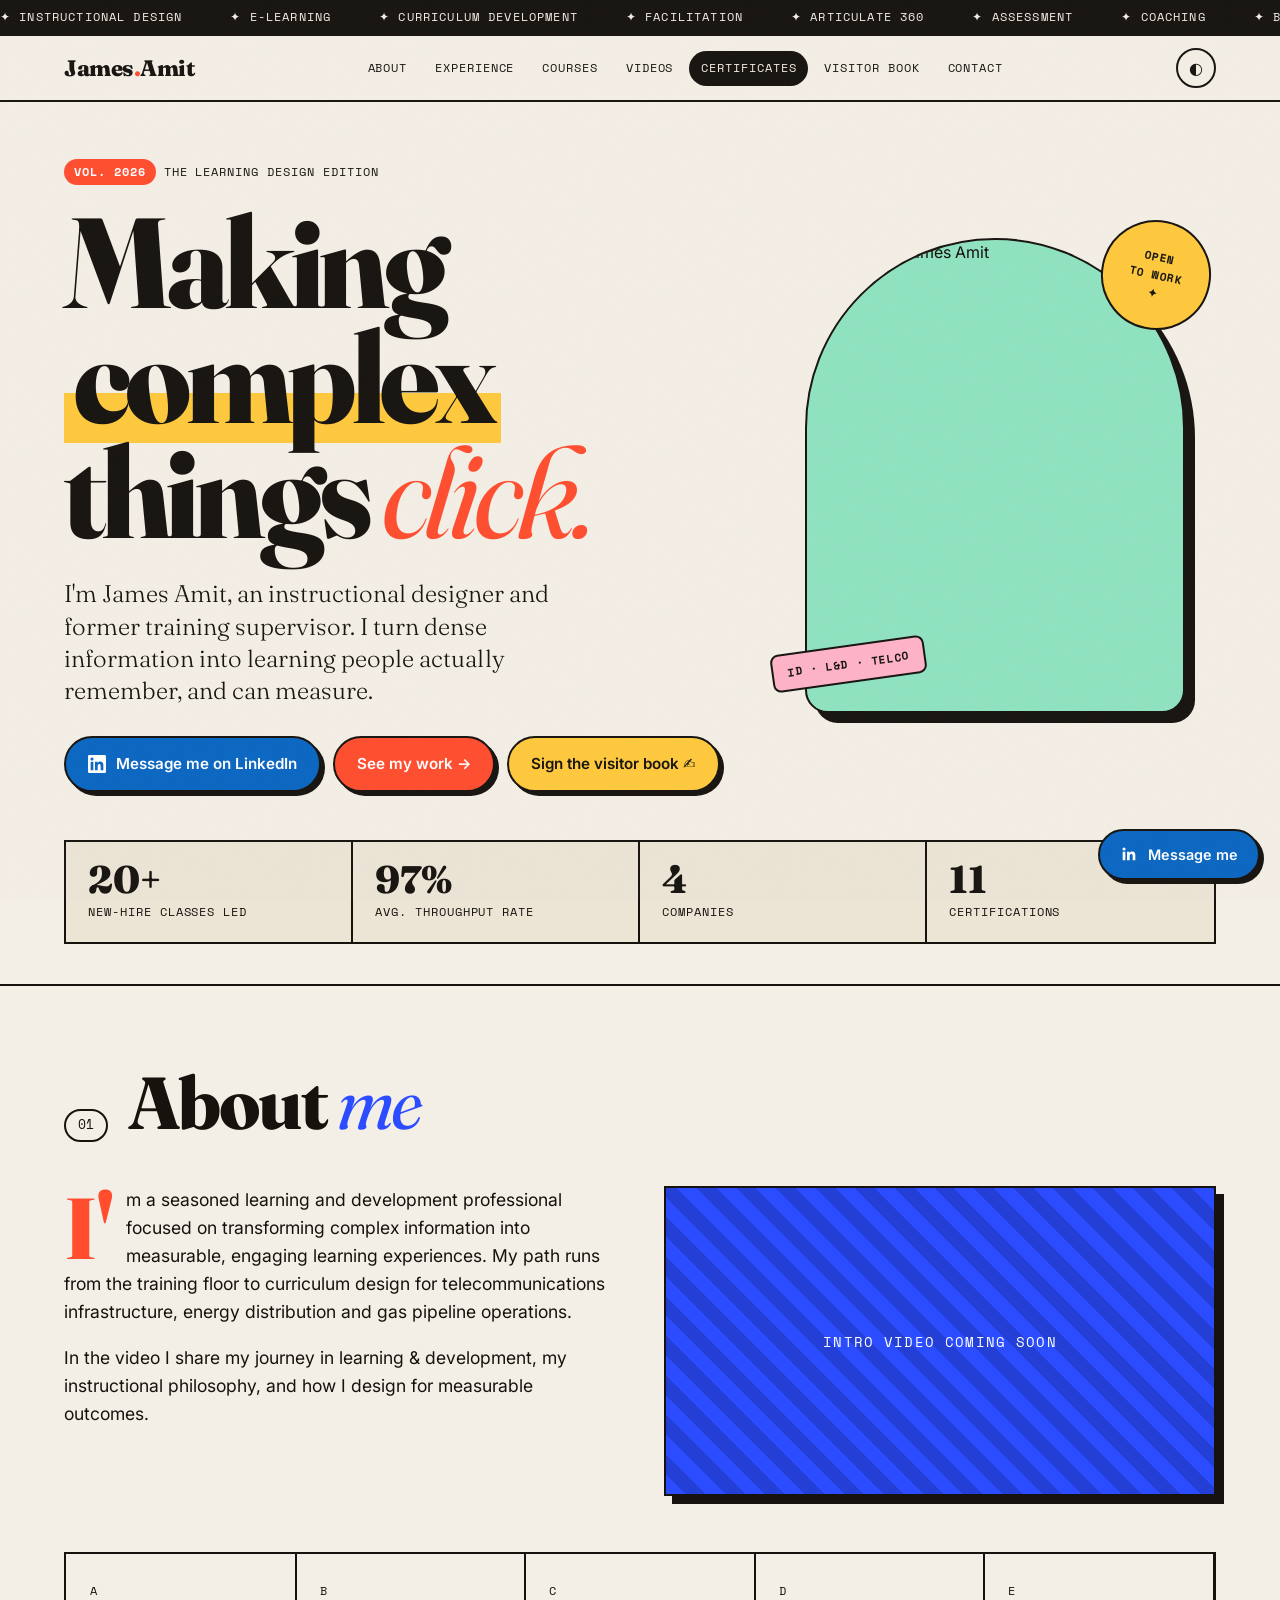
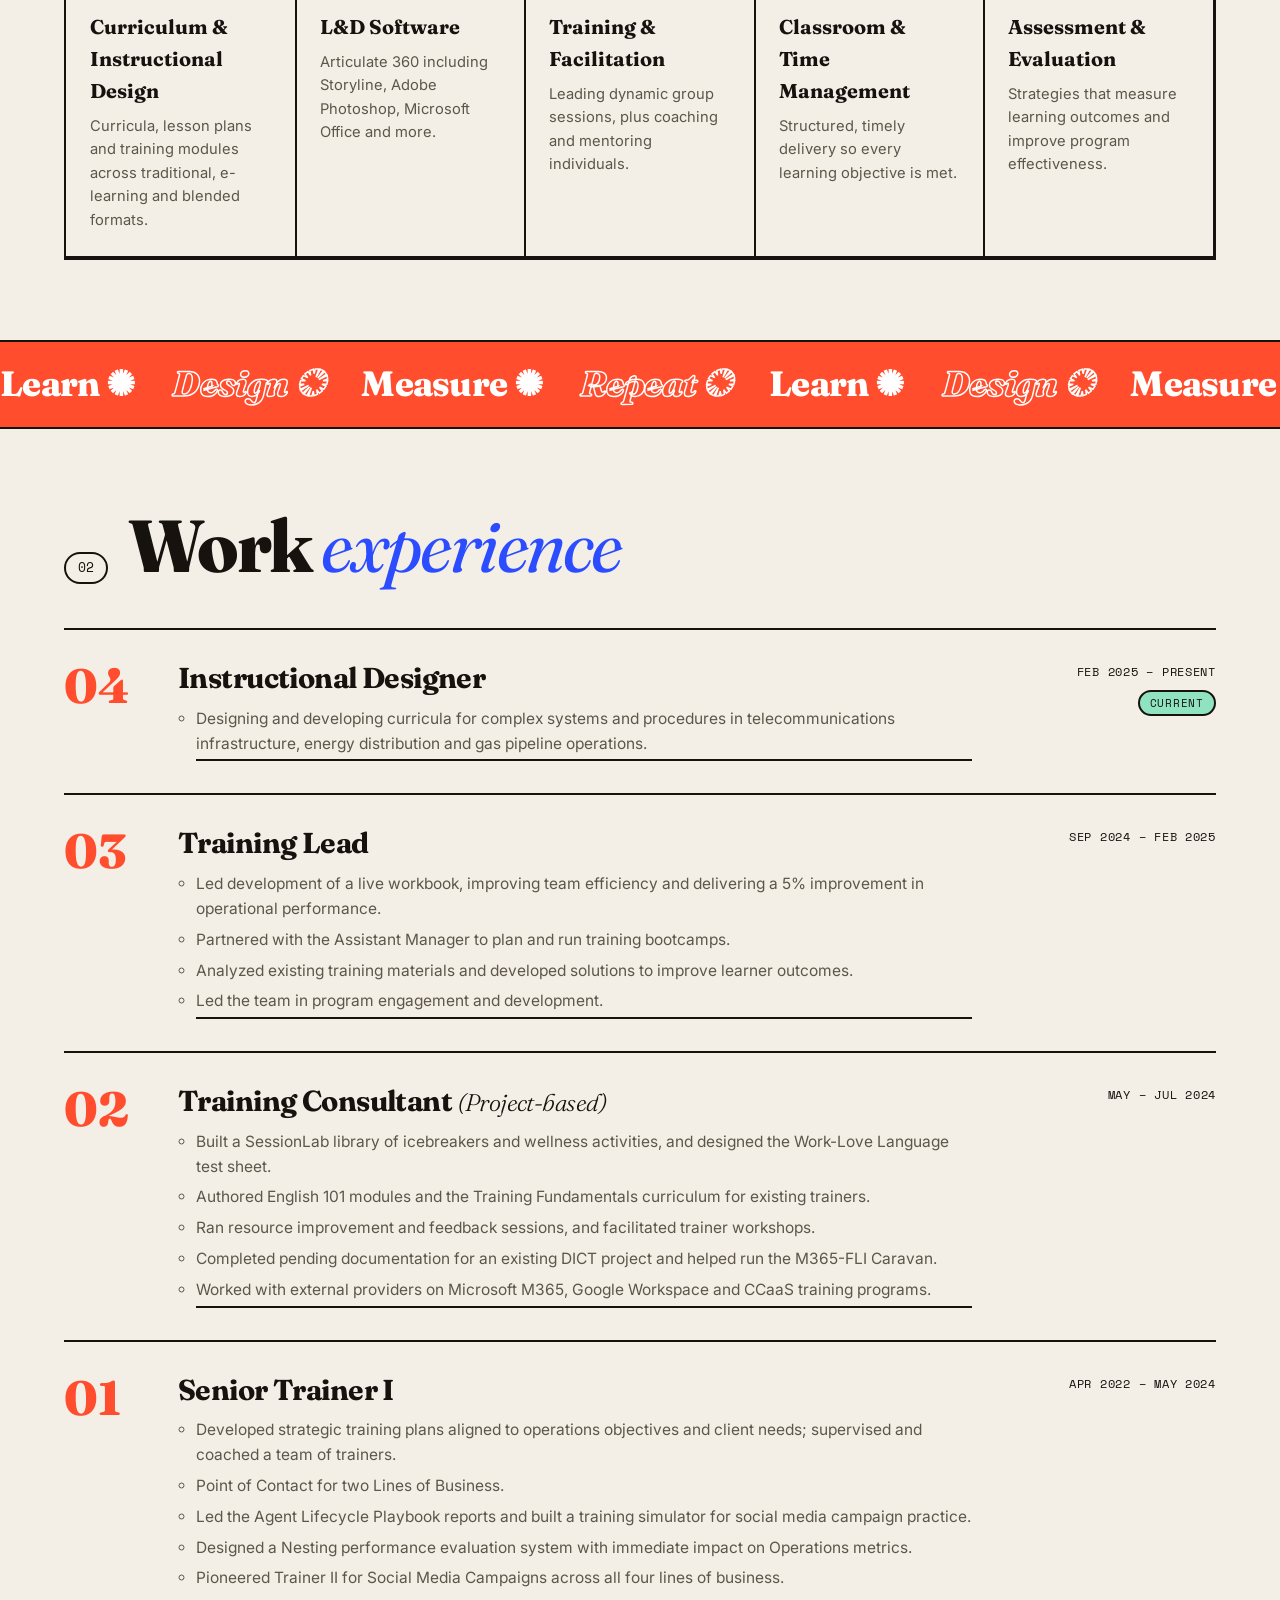
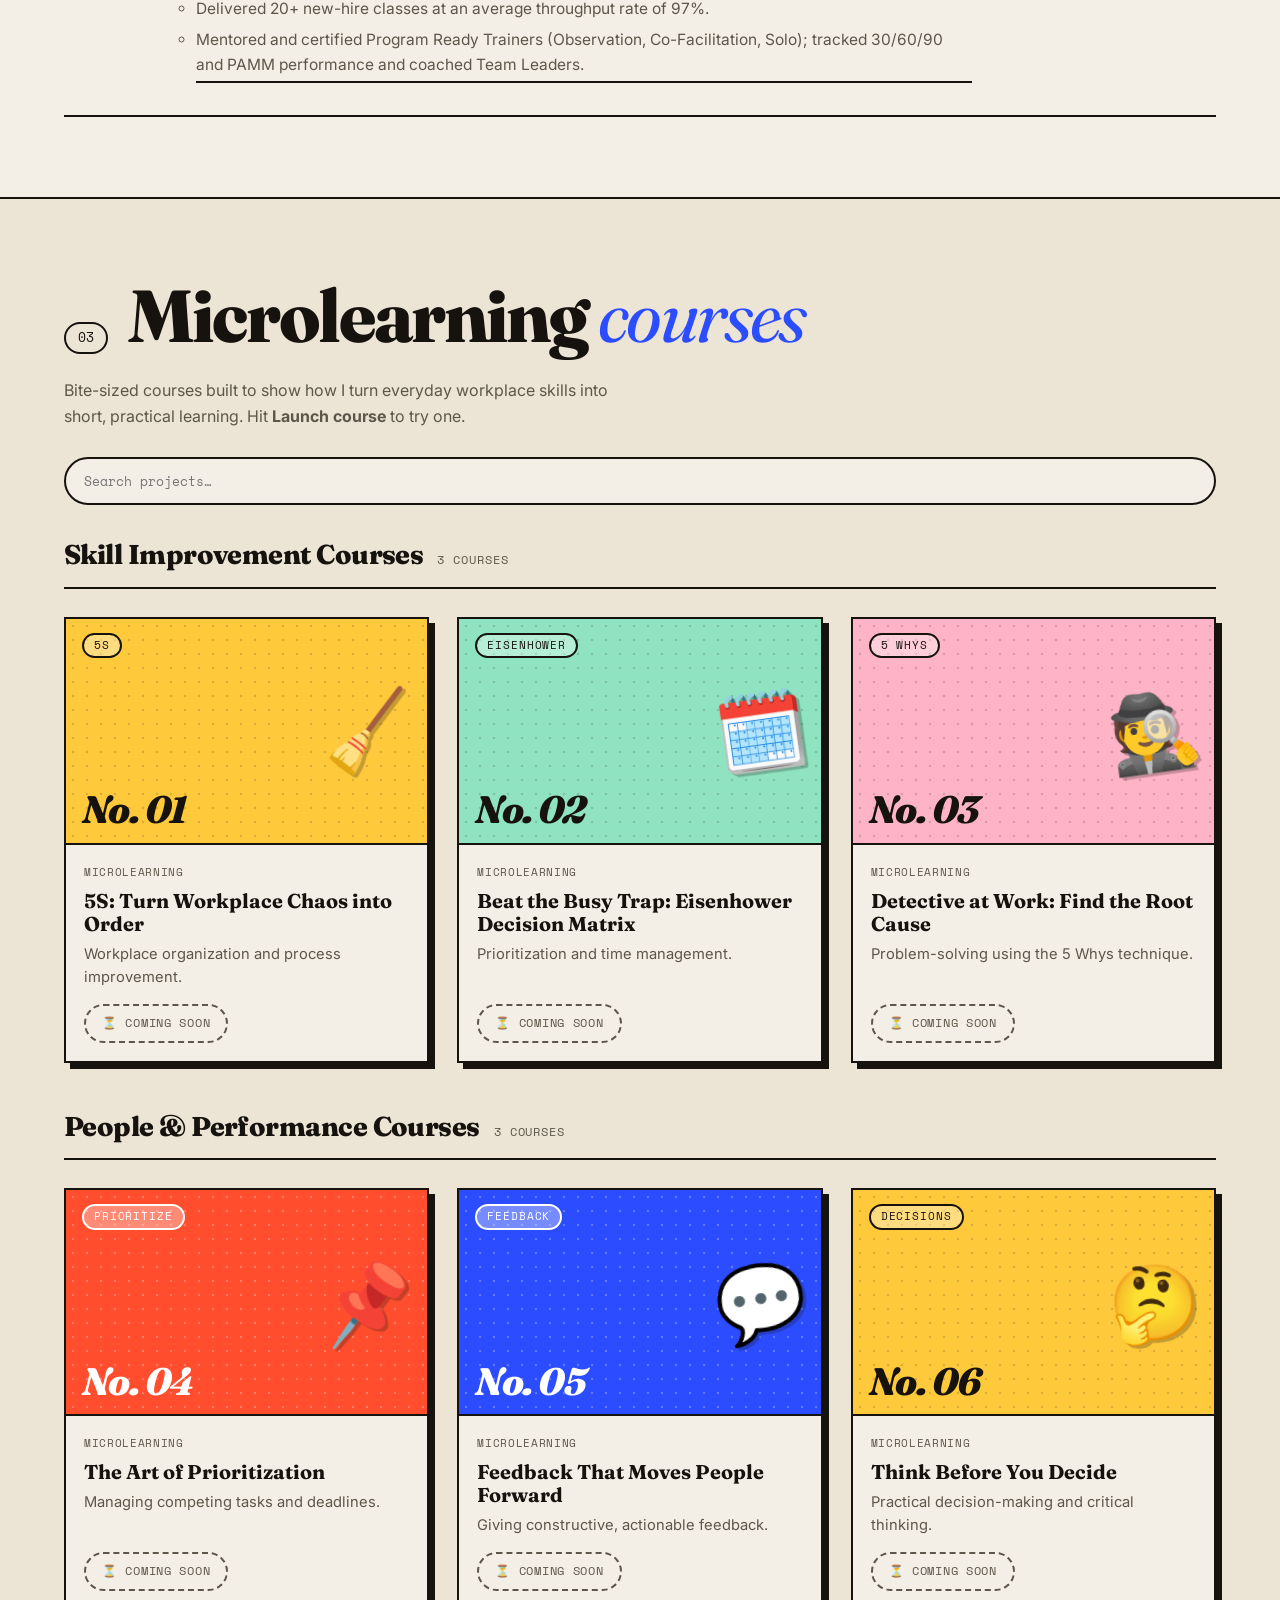
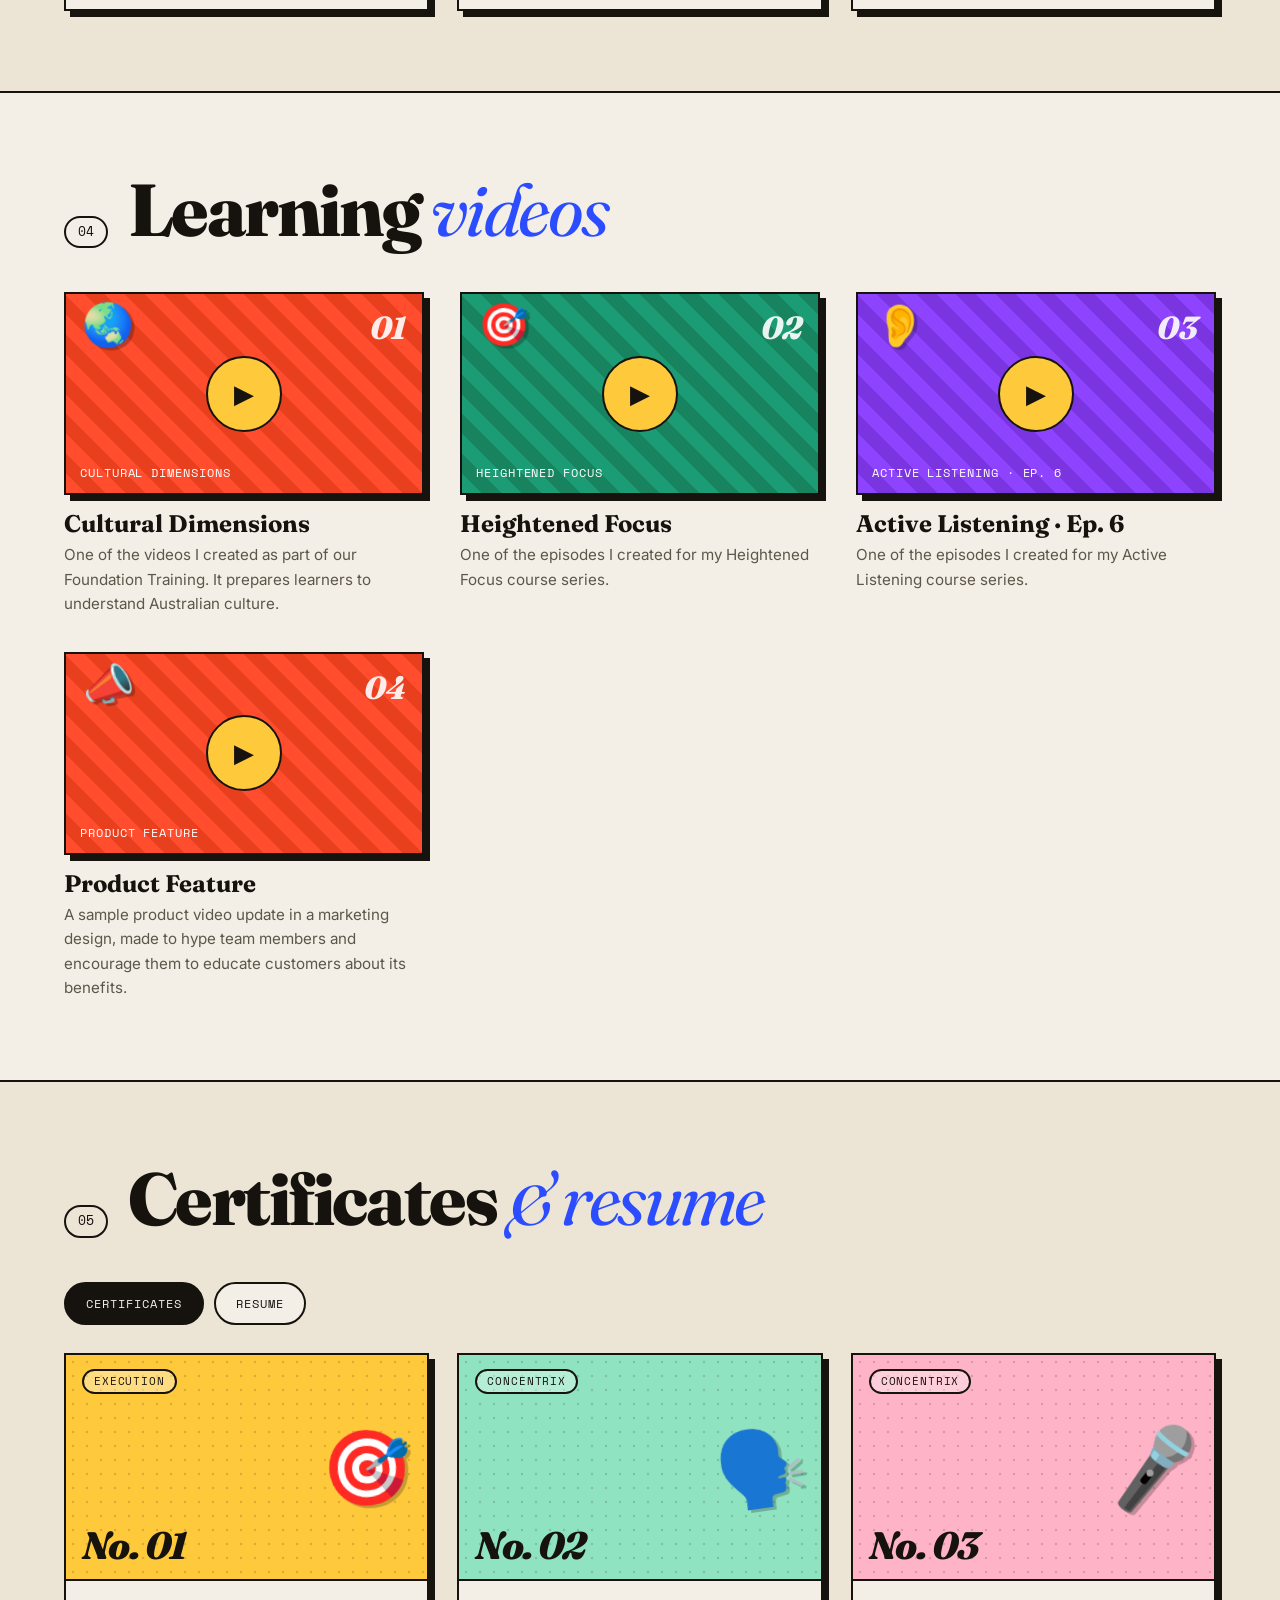
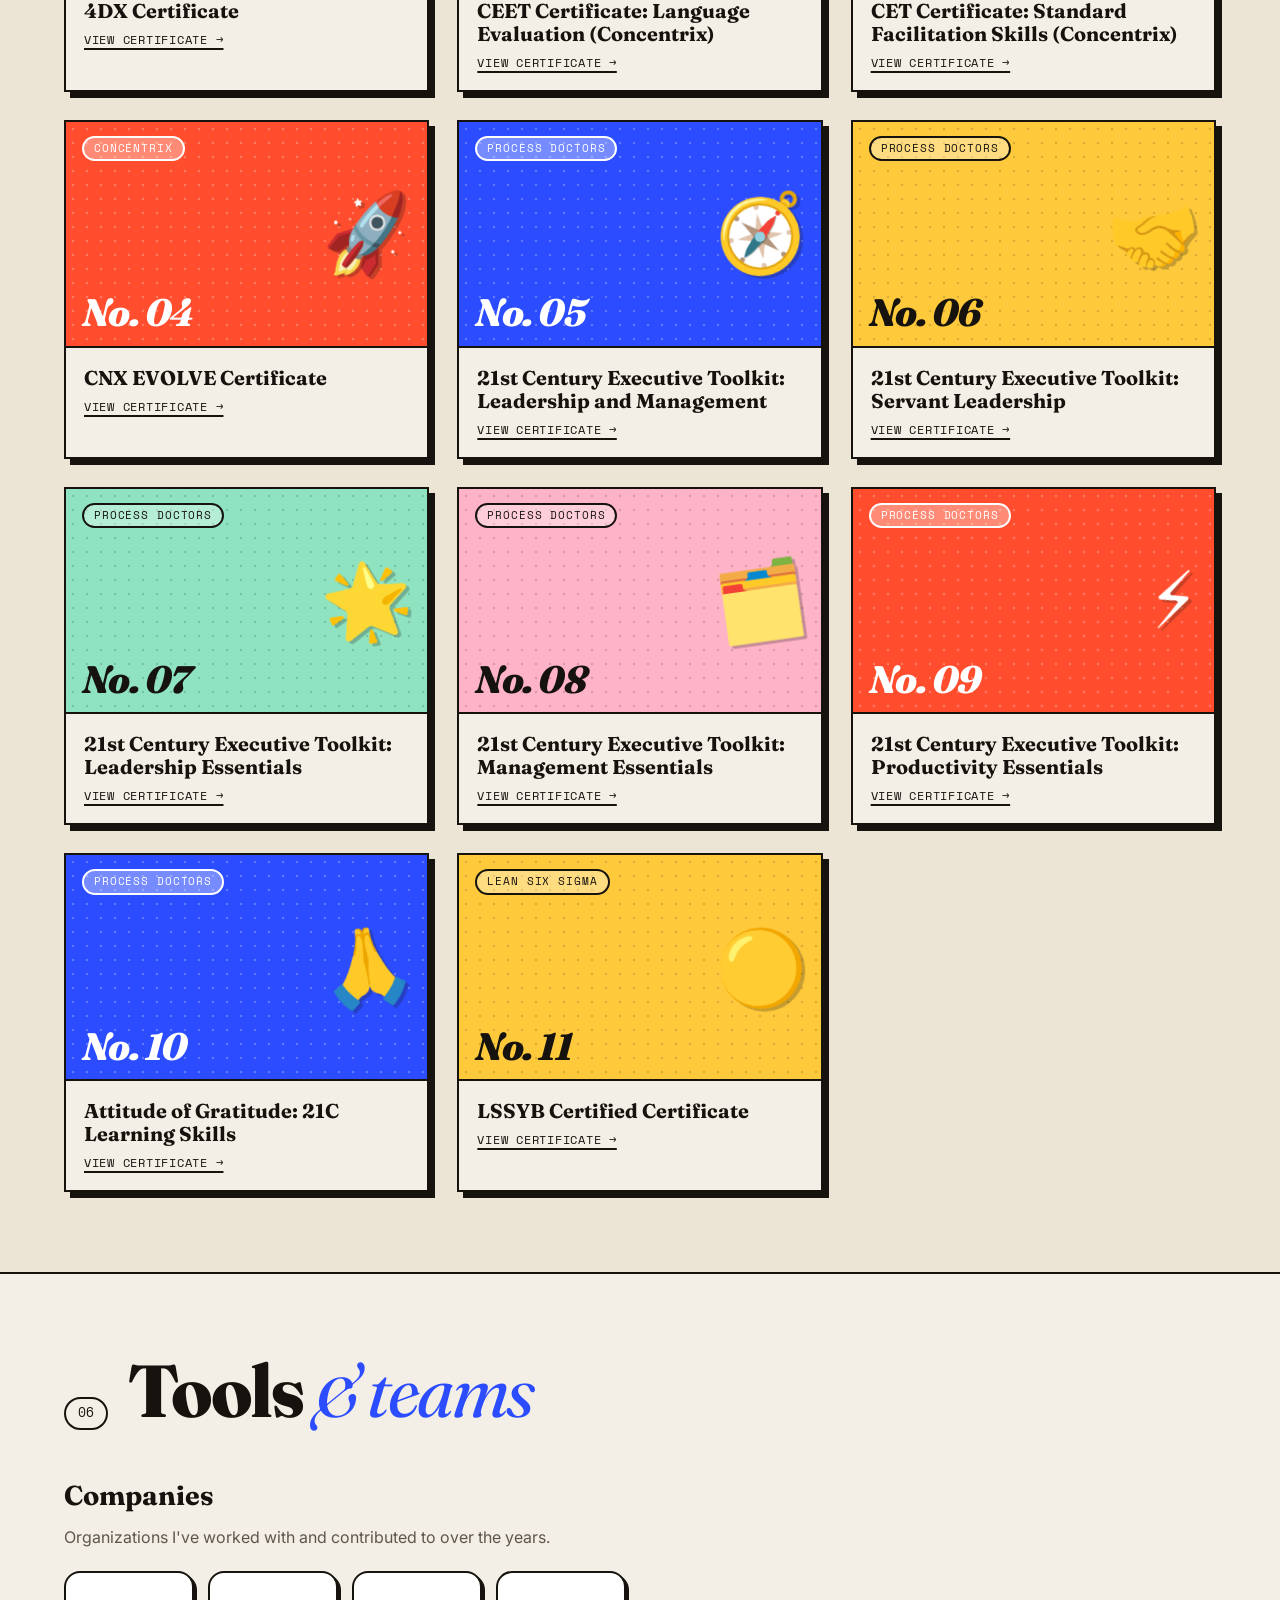
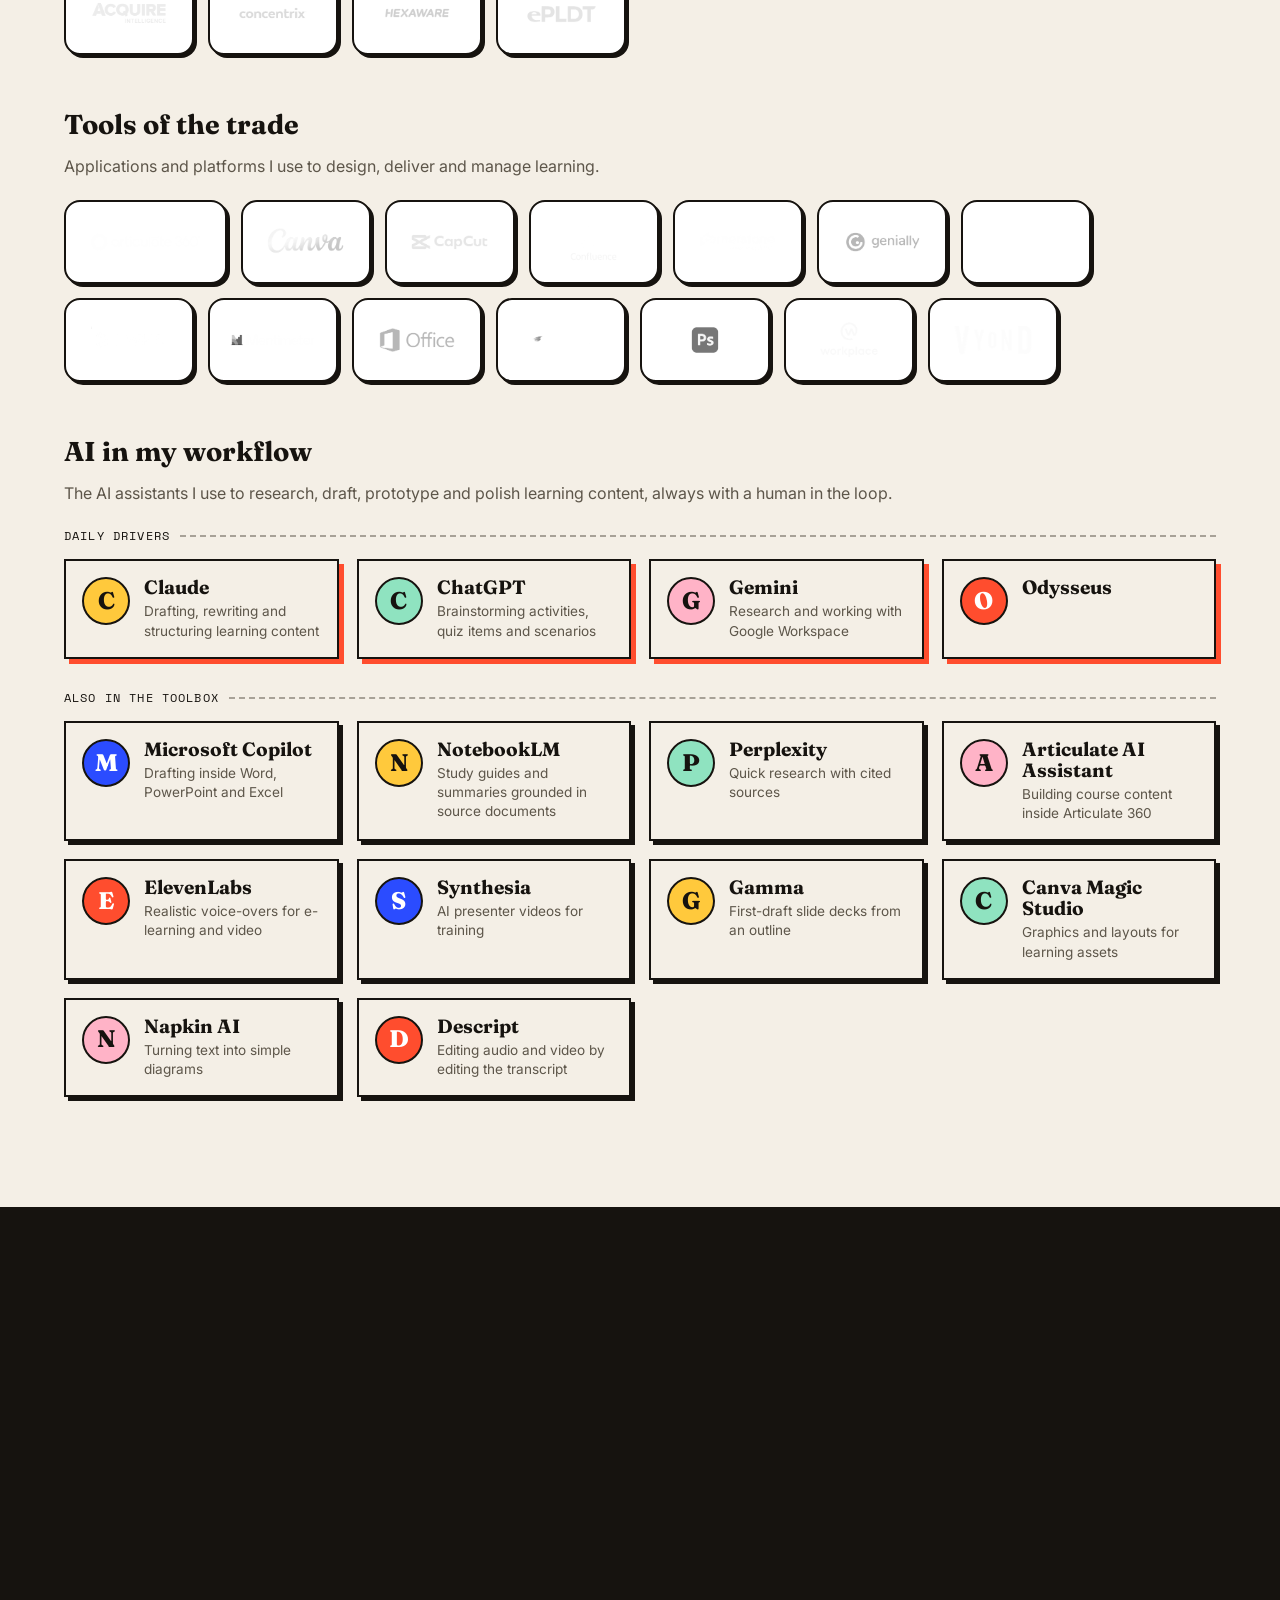
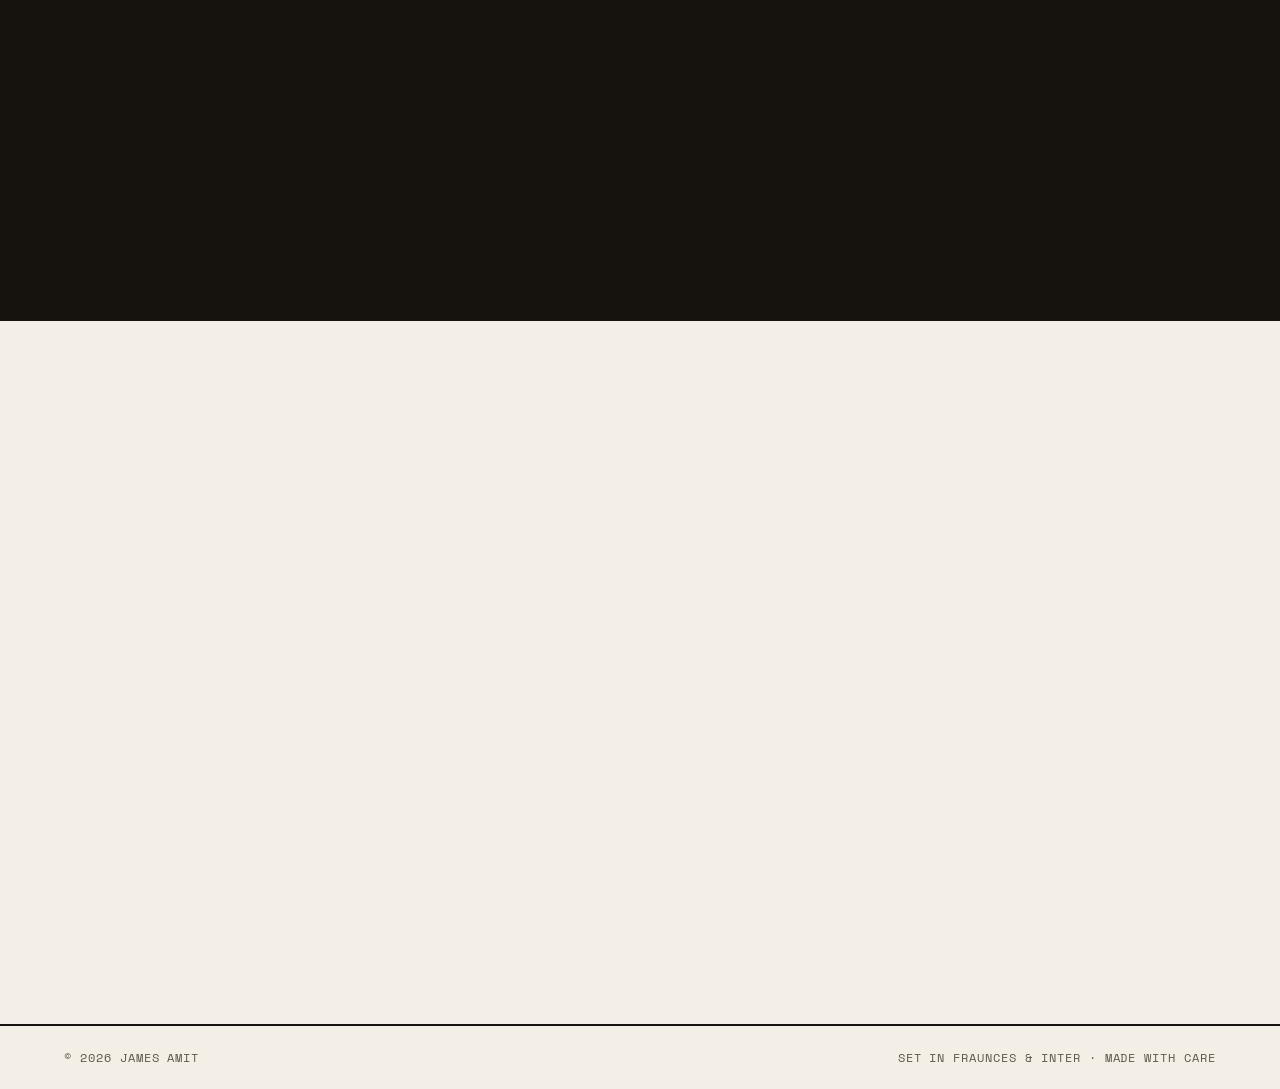
==== index.html @ 72430c63 "Update index.html" ====
<!DOCTYPE html>
<html lang="en">
<head>
<meta charset="utf-8"/>
<meta name="viewport" content="width=device-width,initial-scale=1"/>
<title>James Amit — Instructional Designer</title>
<meta name="description" content="James Amit — Instructional Designer. Courses, work experience, video demos, certificates, and ways to connect."/>
<link rel="preconnect" href="https://fonts.googleapis.com"/>
<link rel="preconnect" href="https://fonts.gstatic.com" crossorigin/>
<link href="https://fonts.googleapis.com/css2?family=Fraunces:ital,opsz,wght@0,9..144,300;0,9..144,600;0,9..144,800;1,9..144,400;1,9..144,700&family=Inter:wght@400;500;600&family=Space+Mono:wght@400;700&display=swap" rel="stylesheet"/>
<style>
:root{
  --paper:#f4efe6; --paper-2:#ece5d6; --ink:#16130f; --muted:#5d564a;
  --accent:#ff4d2e; --accent-2:#2b4cff; --sun:#ffc93c; --mint:#8fe3c0; --pink:#ffb3c7;
  --rule:2px solid var(--ink);
  --serif:'Fraunces',Georgia,serif; --sans:'Inter',system-ui,sans-serif; --mono:'Space Mono',ui-monospace,monospace;
}
:root[data-theme="dark"]{
  --paper:#14120f; --paper-2:#1d1a15; --ink:#f4efe6; --muted:#a79f8f;
}
*{box-sizing:border-box;margin:0;padding:0}
html{scroll-behavior:smooth}
body{background:var(--paper);color:var(--ink);font-family:var(--sans);line-height:1.6;-webkit-font-smoothing:antialiased;overflow-x:hidden}
img{max-width:100%;display:block}
a{color:inherit}
.wrap{max-width:1200px;margin:0 auto;padding:0 24px}
.mono{font-family:var(--mono);font-size:.75rem;letter-spacing:.08em;text-transform:uppercase}
::selection{background:var(--accent);color:#fff}

/* grain */
body::before{content:"";position:fixed;inset:0;pointer-events:none;z-index:100;opacity:.05;
  background-image:url("data:image/svg+xml,%3Csvg xmlns='http://www.w3.org/2000/svg' width='160' height='160'%3E%3Cfilter id='n'%3E%3CfeTurbulence type='fractalNoise' baseFrequency='.9' numOctaves='2'/%3E%3C/filter%3E%3Crect width='100%25' height='100%25' filter='url(%23n)'/%3E%3C/svg%3E")}

/* top ticker */
.ticker{background:var(--ink);color:var(--paper);overflow:hidden;white-space:nowrap;border-bottom:var(--rule)}
.ticker-track{display:inline-flex;gap:3rem;padding:.5rem 0;animation:slide 40s linear infinite}
.ticker span{font-family:var(--mono);font-size:.72rem;letter-spacing:.1em;text-transform:uppercase}
@keyframes slide{to{transform:translateX(-50%)}}

/* masthead */
header.mast{position:sticky;top:0;z-index:50;background:var(--paper);border-bottom:var(--rule)}
.mast-in{display:flex;align-items:center;justify-content:space-between;gap:16px;height:64px}
.logo{font-family:var(--serif);font-weight:800;font-size:1.4rem;text-decoration:none;letter-spacing:-.02em}
.logo i{color:var(--accent);font-style:normal}
nav.links{display:flex;gap:4px;align-items:center}
nav.links a{font-family:var(--mono);font-size:.72rem;text-transform:uppercase;letter-spacing:.08em;text-decoration:none;padding:8px 12px;border-radius:99px;transition:.2s}
nav.links a:hover,nav.links a.on{background:var(--ink);color:var(--paper)}
.icon-btn{border:var(--rule);background:transparent;color:var(--ink);width:40px;height:40px;border-radius:50%;cursor:pointer;font-size:1rem;display:grid;place-items:center;transition:.2s}
.icon-btn:hover{background:var(--sun);color:#16130f;transform:rotate(-12deg)}
.burger{display:none}
@media(max-width:900px){
  nav.links{position:fixed;inset:64px 0 auto 0;background:var(--paper);flex-direction:column;align-items:stretch;padding:16px 24px;border-bottom:var(--rule);transform:translateY(-130%);transition:transform .3s;z-index:-1}
  nav.links.open{transform:none}
  nav.links a{padding:14px 12px;border-bottom:1px dashed var(--muted);border-radius:0}
  .burger{display:grid}
}

/* hero */
.hero{padding:56px 0 40px;border-bottom:var(--rule);position:relative}
.hero-grid{display:grid;grid-template-columns:1.5fr 1fr;gap:48px;align-items:center}
.kicker{display:inline-flex;gap:8px;align-items:center;margin-bottom:20px}
.kicker b{background:var(--accent);color:#fff;padding:3px 10px;border-radius:99px;font-weight:700}
h1.big{font-family:var(--serif);font-weight:800;font-size:clamp(3.4rem,10vw,8.5rem);line-height:.9;letter-spacing:-.045em}
h1.big em{font-style:italic;font-weight:400;color:var(--accent)}
h1.big .hl{background:linear-gradient(transparent 60%,var(--sun) 60%,var(--sun) 92%,transparent 92%);color:#16130f;padding:0 .08em}
:root[data-theme="dark"] h1.big .hl{color:#16130f}
.lede{font-family:var(--serif);font-size:clamp(1.15rem,2vw,1.5rem);max-width:34ch;margin:28px 0;font-weight:300;line-height:1.35}
.btn-row{display:flex;flex-wrap:wrap;gap:12px}
.btn{display:inline-flex;align-items:center;gap:10px;padding:14px 22px;border:var(--rule);border-radius:99px;font-weight:600;text-decoration:none;cursor:pointer;background:var(--paper);color:var(--ink);box-shadow:4px 4px 0 var(--ink);transition:transform .15s,box-shadow .15s;font-size:.95rem;font-family:var(--sans)}
.btn:hover{transform:translate(2px,2px);box-shadow:2px 2px 0 var(--ink)}
.btn:active{transform:translate(4px,4px);box-shadow:0 0 0 var(--ink)}
.btn.li{background:#0a66c2;color:#fff;border-color:#16130f}
.btn.hot{background:var(--accent);color:#fff}
.btn.sun{background:var(--sun);color:#16130f}
.portrait{position:relative;justify-self:center;width:min(100%,380px)}
.portrait .frame{aspect-ratio:4/5;border:var(--rule);border-radius:200px 200px 24px 24px;overflow:hidden;background:var(--mint);box-shadow:10px 10px 0 var(--ink)}
.portrait img{width:100%;height:100%;object-fit:cover;filter:contrast(1.05) saturate(1.05)}
.sticker{position:absolute;display:grid;place-items:center;text-align:center;font-family:var(--mono);font-weight:700;text-transform:uppercase;font-size:.7rem;letter-spacing:.06em;border:var(--rule);color:#16130f}
.sticker.s1{width:110px;height:110px;border-radius:50%;background:var(--sun);top:-18px;right:-26px;transform:rotate(12deg);animation:wob 5s ease-in-out infinite}
.sticker.s2{padding:8px 14px;background:var(--pink);bottom:30px;left:-34px;transform:rotate(-8deg);border-radius:8px}
@keyframes wob{50%{transform:rotate(-6deg) scale(1.06)}}
@media(max-width:900px){.hero-grid{grid-template-columns:1fr}.portrait{order:-1;width:min(80%,320px)}}
.stats{display:grid;grid-template-columns:repeat(4,1fr);margin-top:48px;border:var(--rule);background:var(--paper-2)}
.stats div{padding:18px 22px;border-right:var(--rule)}
.stats div:last-child{border-right:0}
.stats strong{font-family:var(--serif);font-size:2.4rem;font-weight:800;display:block;line-height:1}
@media(max-width:700px){.stats{grid-template-columns:1fr 1fr}.stats div:nth-child(2){border-right:0}.stats div:nth-child(-n+2){border-bottom:var(--rule)}}

/* sections */
section.sec{padding:80px 0;border-bottom:var(--rule)}
.sec-head{display:flex;align-items:baseline;gap:20px;margin-bottom:44px;flex-wrap:wrap}
.sec-no{font-family:var(--mono);font-size:.8rem;border:var(--rule);border-radius:99px;padding:4px 12px}
h2.title{font-family:var(--serif);font-weight:800;font-size:clamp(2.4rem,6vw,4.6rem);letter-spacing:-.035em;line-height:1}
h2.title em{font-weight:400;font-style:italic;color:var(--accent-2)}
:root[data-theme="dark"] h2.title em{color:var(--sun)}

/* about */
.about-grid{display:grid;grid-template-columns:1fr 1fr;gap:48px}
.dropcap::first-letter{font-family:var(--serif);font-weight:800;font-size:5.4rem;float:left;line-height:.8;padding:8px 12px 0 0;color:var(--accent)}
.about p{font-size:1.1rem;margin-bottom:1.1rem;max-width:56ch}
.video-box{aspect-ratio:16/9;border:var(--rule);box-shadow:8px 8px 0 var(--ink);background:var(--ink);position:relative;overflow:hidden}
.video-box iframe{width:100%;height:100%;border:0}
.play-card{width:100%;height:100%;border:0;cursor:pointer;display:grid;place-items:center;background:
  repeating-linear-gradient(45deg,var(--accent-2) 0 14px,#243fd6 14px 28px);color:#fff;position:relative}
.play-card .disc{width:76px;height:76px;border-radius:50%;background:var(--sun);color:#16130f;display:grid;place-items:center;font-size:1.6rem;border:var(--rule);transition:transform .2s}
.play-card:hover .disc{transform:scale(1.15) rotate(8deg)}
.play-card .cap{position:absolute;left:14px;bottom:12px;font-family:var(--mono);font-size:.72rem;text-transform:uppercase;letter-spacing:.08em}
.play-card .g{position:absolute;left:16px;top:10px;font-size:2.6rem;line-height:1;transform:rotate(-8deg);filter:drop-shadow(3px 3px 0 rgba(0,0,0,.25))}
.play-card .ep{position:absolute;right:16px;top:14px;font-family:var(--serif);font-style:italic;font-weight:800;font-size:2rem;opacity:.9}
.expertise{margin-top:56px;display:grid;grid-template-columns:repeat(auto-fit,minmax(220px,1fr));gap:0;border:var(--rule)}
.expertise article{padding:24px;border-right:var(--rule);border-bottom:var(--rule);margin:-1px -1px 0 0;transition:.2s}
.expertise article:hover{background:var(--sun);color:#16130f}
.expertise h4{font-family:var(--serif);font-size:1.25rem;margin:8px 0}
.expertise p{font-size:.92rem;color:var(--muted)}
.expertise article:hover p{color:#16130f}
@media(max-width:900px){.about-grid{grid-template-columns:1fr}}

/* marquee */
.marquee{overflow:hidden;border-bottom:var(--rule);background:var(--accent);color:#fff;padding:14px 0;white-space:nowrap}
.marquee div{display:inline-flex;gap:2.4rem;animation:slide 28s linear infinite;font-family:var(--serif);font-weight:800;font-size:2.2rem;letter-spacing:-.02em}
.marquee .o{-webkit-text-stroke:1.5px #fff;color:transparent;font-style:italic}

/* experience */
.exp{list-style:none}
.exp li{display:grid;grid-template-columns:90px 1fr 220px;gap:24px;padding:32px 0;border-top:var(--rule);transition:padding .25s}
.exp li:last-child{border-bottom:var(--rule)}
.exp li:hover{padding-left:14px}
.exp .n{font-family:var(--serif);font-size:3rem;font-weight:800;color:var(--accent);line-height:1}
.exp h3{font-family:var(--serif);font-size:1.8rem;letter-spacing:-.02em;line-height:1.1;margin-bottom:10px}
.exp ul{padding-left:1.1rem;color:var(--muted);font-size:.97rem}
.exp ul li{display:list-item;border:0;padding:3px 0;grid-template-columns:none}
.exp ul li:hover{padding-left:0}
.exp .when{text-align:right;font-family:var(--mono);font-size:.78rem;text-transform:uppercase;letter-spacing:.06em}
.pill{display:inline-block;background:var(--mint);color:#16130f;border:var(--rule);padding:2px 10px;border-radius:99px;margin-top:8px;font-size:.7rem}
@media(max-width:800px){.exp li{grid-template-columns:56px 1fr}.exp .when{grid-column:2;text-align:left}}

/* courses */
.tools{display:flex;gap:12px;align-items:center;margin-bottom:28px;flex-wrap:wrap}
.search{flex:1;min-width:220px;border:var(--rule);padding:12px 18px;border-radius:99px;background:var(--paper);color:var(--ink);font-family:var(--mono);font-size:.82rem}
.search:focus{outline:3px solid var(--sun)}
.cards{display:grid;grid-template-columns:repeat(auto-fill,minmax(290px,1fr));gap:28px}
.card{border:var(--rule);background:var(--paper);box-shadow:6px 6px 0 var(--ink);transition:transform .2s,box-shadow .2s;display:flex;flex-direction:column}
.card:nth-child(3n+1):hover{transform:rotate(-1.2deg) translateY(-4px)}
.card:nth-child(3n+2):hover{transform:rotate(1deg) translateY(-4px)}
.card:nth-child(3n):hover{transform:rotate(-.6deg) translateY(-4px)}
.card .img{aspect-ratio:16/10;border-bottom:var(--rule);overflow:hidden;background:var(--paper-2)}
.card .img img{width:100%;height:100%;object-fit:cover;transition:transform .5s}
.card:hover .img img{transform:scale(1.06)}
.card .body{padding:18px;display:flex;flex-direction:column;gap:8px;flex:1}
.card h3{font-family:var(--serif);font-size:1.25rem;line-height:1.15}
.card p{font-size:.92rem;color:var(--muted);flex:1}
.link{font-family:var(--mono);font-size:.78rem;text-transform:uppercase;letter-spacing:.06em;background:none;border:0;color:var(--ink);cursor:pointer;text-decoration:underline;text-decoration-thickness:2px;text-underline-offset:4px;text-align:left;padding:0}
.link:hover{color:var(--accent)}
.empty{grid-column:1/-1;text-align:center;color:var(--muted);padding:30px}

/* typographic covers (replace image thumbnails) */
.cover{position:relative;width:100%;height:100%;min-height:150px;display:flex;flex-direction:column;justify-content:space-between;padding:14px 16px;color:#16130f;overflow:hidden;
  background-image:radial-gradient(rgba(22,19,15,.16) 1.4px,transparent 1.6px);background-size:14px 14px}
.cover.k0{background-color:var(--sun)}
.cover.k1{background-color:var(--mint)}
.cover.k2{background-color:var(--pink)}
.cover.k3{background-color:var(--accent);color:#fff;background-image:radial-gradient(rgba(255,255,255,.25) 1.4px,transparent 1.6px)}
.cover.k4{background-color:var(--accent-2);color:#fff;background-image:radial-gradient(rgba(255,255,255,.25) 1.4px,transparent 1.6px)}
.cover .cv-tag{align-self:flex-start;font-family:var(--mono);font-size:.68rem;letter-spacing:.08em;text-transform:uppercase;border:2px solid currentColor;border-radius:99px;padding:2px 10px;background:rgba(255,255,255,.35)}
.cover .cv-glyph{position:absolute;right:14px;top:50%;transform:translateY(-50%) rotate(-8deg);font-size:4.6rem;line-height:1;transition:transform .35s cubic-bezier(.3,1.6,.5,1);filter:drop-shadow(3px 3px 0 rgba(22,19,15,.25))}
.card:hover .cv-glyph{transform:translateY(-50%) rotate(8deg) scale(1.12)}
.cover .cv-no{font-family:var(--serif);font-weight:800;font-style:italic;font-size:2.4rem;line-height:1;letter-spacing:-.04em}
.card .meta{font-family:var(--mono);font-size:.7rem;letter-spacing:.06em;text-transform:uppercase;color:var(--muted)}

/* course groups + launcher */
.group-head{grid-column:1/-1;font-family:var(--serif);font-weight:800;font-size:1.7rem;letter-spacing:-.02em;display:flex;align-items:baseline;gap:14px;margin-top:14px;padding-bottom:10px;border-bottom:var(--rule)}
.group-head:first-child{margin-top:0}
.group-head span{font-family:var(--mono);font-weight:400;font-size:.72rem;letter-spacing:.08em;text-transform:uppercase;color:var(--muted)}
.btn.sm{padding:10px 18px;font-size:.88rem;align-self:flex-start;margin-top:6px;box-shadow:3px 3px 0 var(--ink)}
.soon{align-self:flex-start;margin-top:6px;font-family:var(--mono);font-size:.74rem;letter-spacing:.06em;text-transform:uppercase;border:2px dashed var(--muted);border-radius:99px;padding:8px 16px;color:var(--muted)}

/* case study modal */
.case{padding:32px 36px 40px}
.case .cover{min-height:180px;border:var(--rule);margin-bottom:26px;box-shadow:6px 6px 0 var(--ink)}
.case h2{font-family:var(--serif);font-weight:800;font-size:clamp(1.9rem,4.5vw,3rem);line-height:1.02;letter-spacing:-.03em;margin-bottom:10px}
.case .lead{font-family:var(--serif);font-size:1.25rem;font-weight:300;line-height:1.4;max-width:46ch;margin-bottom:24px}
.case-meta{display:grid;grid-template-columns:repeat(auto-fit,minmax(150px,1fr));border:var(--rule);margin-bottom:28px}
.case-meta div{padding:12px 16px;border-right:var(--rule)}
.case-meta div:last-child{border-right:0}
.case-meta b{display:block;font-family:var(--mono);font-size:.66rem;letter-spacing:.1em;text-transform:uppercase;color:var(--muted);font-weight:400}
.case h4{font-family:var(--mono);font-size:.72rem;letter-spacing:.1em;text-transform:uppercase;color:var(--accent);margin:22px 0 6px}
.case p.t{max-width:62ch}
.case .tags{display:flex;flex-wrap:wrap;gap:8px;margin-top:6px}
.case .tags span{border:var(--rule);border-radius:99px;padding:3px 12px;font-size:.85rem;background:var(--paper-2)}
.case .cta{margin-top:32px;padding-top:22px;border-top:var(--rule);display:flex;gap:12px;flex-wrap:wrap;align-items:center}
.case .cta p{flex:1;min-width:200px;font-family:var(--serif);font-size:1.15rem}

/* AI toolkit */
.ai-label{font-family:var(--mono);font-size:.72rem;letter-spacing:.1em;text-transform:uppercase;margin:6px 0 14px;display:flex;align-items:center;gap:10px}
.ai-label::after{content:"";flex:1;border-top:2px dashed var(--muted);opacity:.5}
.ai-grid{display:grid;grid-template-columns:repeat(auto-fill,minmax(230px,1fr));gap:18px;margin-bottom:30px}
.ai-card{display:flex;gap:14px;align-items:flex-start;border:var(--rule);background:var(--paper);padding:16px;box-shadow:4px 4px 0 var(--ink);transition:transform .2s}
.ai-card:hover{transform:translateY(-5px) rotate(-1.2deg)}
.ai-card .mono-ico{flex:none;width:48px;height:48px;border-radius:50%;border:var(--rule);display:grid;place-items:center;font-family:var(--serif);font-weight:800;font-size:1.5rem;color:#16130f}
.ai-card .mono-ico.k0{background:var(--sun)}.ai-card .mono-ico.k1{background:var(--mint)}.ai-card .mono-ico.k2{background:var(--pink)}
.ai-card .mono-ico.k3{background:var(--accent);color:#fff}.ai-card .mono-ico.k4{background:var(--accent-2);color:#fff}
.ai-card h4{font-family:var(--serif);font-size:1.2rem;line-height:1.1}
.ai-card p{font-size:.85rem;color:var(--muted);margin-top:4px;line-height:1.4}
.ai-grid.core .ai-card{box-shadow:5px 5px 0 var(--accent)}

/* videos */
.vgrid{display:grid;grid-template-columns:repeat(auto-fit,minmax(340px,1fr));gap:36px}
.vgrid figure .video-box{box-shadow:6px 6px 0 var(--ink)}
.vgrid figcaption{margin-top:16px}
.vgrid h3{font-family:var(--serif);font-size:1.5rem;line-height:1.1;margin-bottom:6px}
.vgrid p{color:var(--muted);font-size:.95rem}
.vgrid .play-card.c1{background:repeating-linear-gradient(45deg,var(--accent) 0 14px,#e8401f 14px 28px)}
.vgrid .play-card.c2{background:repeating-linear-gradient(45deg,#1c9c74 0 14px,#17835f 14px 28px)}
.vgrid .play-card.c3{background:repeating-linear-gradient(45deg,#8e44ff 0 14px,#7a35e0 14px 28px)}

/* certificates & resume */
.tabs{display:flex;gap:10px;margin-bottom:28px}
.tab{font-family:var(--mono);font-size:.78rem;text-transform:uppercase;letter-spacing:.08em;border:var(--rule);background:var(--paper);color:var(--ink);padding:10px 20px;border-radius:99px;cursor:pointer}
.tab.on{background:var(--ink);color:var(--paper)}
.panel[hidden]{display:none}
.resume-frame{border:var(--rule);box-shadow:8px 8px 0 var(--ink);aspect-ratio:4/5;max-height:900px;width:100%;background:#fff}
.resume-frame iframe{width:100%;height:100%;border:0}

/* tools & companies */
.chips{display:flex;flex-wrap:wrap;gap:14px}
.chip{background:#fff;border:var(--rule);border-radius:16px;padding:14px 20px;height:84px;min-width:130px;display:grid;place-items:center;transition:transform .2s;box-shadow:3px 3px 0 var(--ink)}
.chip:hover{transform:translateY(-6px) rotate(-3deg)}
.chip img{max-height:48px;max-width:120px;object-fit:contain;filter:grayscale(1);transition:filter .3s}
.chip:hover img{filter:none}
.subhead{font-family:var(--serif);font-size:1.7rem;margin:48px 0 8px}
.subhead:first-of-type{margin-top:0}
.subp{color:var(--muted);margin-bottom:20px}

/* visitor book */
.book{background:var(--ink);color:var(--paper);border-bottom:var(--rule)}
.book .sec-no{border-color:var(--paper)}
.book h2.title em{color:var(--sun)}
.book-grid{display:grid;grid-template-columns:1fr 1fr;gap:56px}
.book p.lede{color:var(--paper)}
.form{background:#f4efe6;color:#16130f;border:2px solid #f4efe6;padding:28px;box-shadow:8px 8px 0 var(--accent);transform:rotate(.6deg)}
.form.on-paper{border-color:var(--ink);transform:rotate(-.5deg)}
.form .hint{font-size:.78rem;color:#5d564a;margin-top:12px}
.form input[type=email]{width:100%;border:2px solid #16130f;padding:12px 14px;font-family:var(--sans);font-size:1rem;background:#fff;color:#16130f;border-radius:0}
.form input[type=email]:focus{outline:3px solid var(--sun)}
.form label{display:block;font-family:var(--mono);font-size:.72rem;text-transform:uppercase;letter-spacing:.08em;margin:14px 0 6px}
.form input[type=text],.form input[type=url],.form textarea{width:100%;border:2px solid #16130f;padding:12px 14px;font-family:var(--sans);font-size:1rem;background:#fff;color:#16130f;border-radius:0}
.form input:focus,.form textarea:focus{outline:3px solid var(--sun)}
.form .check{display:flex;gap:10px;align-items:flex-start;font-size:.85rem;margin:16px 0;color:#16130f}
.form .check input{margin-top:4px;accent-color:var(--accent);width:18px;height:18px}
.form .hp{position:absolute;left:-9999px}
.form .btn{box-shadow:4px 4px 0 #16130f;color:#fff}
.msg{margin-top:14px;font-weight:600;font-size:.95rem;min-height:1.4em}
.msg.ok{color:#117a50}.msg.err{color:#c22a10}
@media(max-width:900px){.book-grid{grid-template-columns:1fr}}

/* contact */
.contact{padding:90px 0 70px}
.contact-grid{display:grid;grid-template-columns:1.1fr 1fr;gap:56px;align-items:center}
.contact h2{font-family:var(--serif);font-weight:800;font-size:clamp(2.8rem,7vw,6rem);letter-spacing:-.04em;line-height:.95;margin-bottom:32px}
.contact h2 em{color:var(--accent);font-weight:400}
.contact .sub{font-family:var(--serif);font-weight:300;font-size:1.25rem;max-width:30ch;margin-bottom:26px}
@media(max-width:900px){.contact-grid{grid-template-columns:1fr}}
footer{border-top:var(--rule);padding:22px 0;color:var(--muted)}
footer .wrap{display:flex;justify-content:space-between;flex-wrap:wrap;gap:10px}

/* floating LinkedIn */
.fab{position:fixed;right:20px;bottom:20px;z-index:60;background:#0a66c2;color:#fff;text-decoration:none;border:var(--rule);border-color:#16130f;border-radius:99px;padding:12px 20px;font-weight:600;font-size:.9rem;display:flex;gap:10px;align-items:center;box-shadow:4px 4px 0 #16130f;transition:.15s}
.fab:hover{transform:translate(2px,2px);box-shadow:2px 2px 0 #16130f}
@media(max-width:520px){.fab span{display:none}.fab{padding:14px;border-radius:50%}}

/* modal */
.modal{position:fixed;inset:0;z-index:90;display:none;place-items:center;background:rgba(10,8,5,.78);padding:20px}
.modal.on{display:grid}
.modal-box{background:var(--paper);border:var(--rule);width:min(1000px,100%);height:min(88vh,900px);display:flex;flex-direction:column;box-shadow:10px 10px 0 var(--accent)}
.modal-bar{display:flex;justify-content:space-between;align-items:center;padding:10px 16px;border-bottom:var(--rule);gap:12px}
.modal-bar h3{font-family:var(--serif);font-size:1.1rem;white-space:nowrap;overflow:hidden;text-overflow:ellipsis}
.modal-body{flex:1;background:#fff;overflow:auto}
.modal-body.case-body{background:var(--paper)}
.modal-body iframe{width:100%;height:100%;border:0}

/* reveal */
.rv{opacity:0;transform:translateY(24px);transition:opacity .7s,transform .7s}
.rv.in{opacity:1;transform:none}
@media(prefers-reduced-motion:reduce){*{animation:none!important;transition:none!important}.rv{opacity:1;transform:none}}
</style>
</head>
<body>

<div class="ticker" aria-hidden="true"><div class="ticker-track" id="tickerTrack"></div></div>

<header class="mast">
  <div class="wrap mast-in">
    <a class="logo" href="#top">James<i>.</i>Amit</a>
    <nav class="links" id="nav" aria-label="Primary">
      <a href="#about">About</a>
      <a href="#work">Experience</a>
      <a href="#courses">Courses</a>
      <a href="#videos">Videos</a>
      <a href="#proof">Certificates</a>
      <a href="#visitors">Visitor Book</a>
      <a href="#contact">Contact</a>
    </nav>
    <div style="display:flex;gap:8px">
      <button class="icon-btn" id="themeBtn" aria-label="Toggle theme">◐</button>
      <button class="icon-btn burger" id="burger" aria-label="Menu" aria-expanded="false">☰</button>
    </div>
  </div>
</header>

<main id="top">
<!-- HERO -->
<section class="hero">
  <div class="wrap">
    <div class="hero-grid">
      <div>
        <div class="kicker mono"><b>Vol. 2026</b><span>The Learning Design Edition</span></div>
        <h1 class="big">Making <span class="hl">complex</span> things <em>click.</em></h1>
        <p class="lede">I'm James Amit, an instructional designer and former training supervisor. I turn dense information into learning people actually remember, and can measure.</p>
        <div class="btn-row">
          <a class="btn li" href="https://www.linkedin.com/in/amitjamesmadr/" target="_blank" rel="noopener"><svg width="18" height="18" viewBox="0 0 24 24" fill="currentColor"><path d="M20.45 20.45h-3.55v-5.57c0-1.33-.03-3.04-1.85-3.04-1.86 0-2.14 1.45-2.14 2.94v5.67H9.36V9h3.41v1.56h.05c.47-.9 1.63-1.85 3.36-1.85 3.6 0 4.27 2.37 4.27 5.45v6.29zM5.34 7.43a2.06 2.06 0 1 1 0-4.12 2.06 2.06 0 0 1 0 4.12zM7.12 20.45H3.56V9h3.56v11.45zM22.22 0H1.77C.79 0 0 .77 0 1.73v20.54C0 23.23.79 24 1.77 24h20.45c.98 0 1.78-.77 1.78-1.73V1.73C24 .77 23.2 0 22.22 0z"/></svg> Message me on LinkedIn</a>
          <a class="btn hot" href="#courses">See my work →</a>
          <a class="btn sun" href="#visitors">Sign the visitor book ✍</a>
        </div>
      </div>
      <div class="portrait">
        <div class="frame"><img alt="Portrait of James Amit" src="https://raw.githubusercontent.com/7haym/james-amit-portfolio/refs/heads/main/images/james-amit.jpg"/></div>
        <div class="sticker s1">Open<br/>to work<br/>✦</div>
        <div class="sticker s2">ID · L&amp;D · Telco</div>
      </div>
    </div>
    <div class="stats">
      <div><strong data-count="20" data-suffix="+">0</strong><span class="mono">New-hire classes led</span></div>
      <div><strong data-count="97" data-suffix="%">0</strong><span class="mono">Avg. throughput rate</span></div>
      <div><strong data-count="4">0</strong><span class="mono">Companies</span></div>
      <div><strong data-count="11">0</strong><span class="mono">Certifications</span></div>
    </div>
  </div>
</section>

<!-- ABOUT -->
<section class="sec" id="about">
  <div class="wrap">
    <div class="sec-head rv"><span class="sec-no">01</span><h2 class="title">About <em>me</em></h2></div>
    <div class="about-grid">
      <div class="about rv">
        <p class="dropcap">I'm a seasoned learning and development professional focused on transforming complex information into measurable, engaging learning experiences. My path runs from the training floor to curriculum design for telecommunications infrastructure, energy distribution and gas pipeline operations.</p>
        <p>In the video I share my journey in learning &amp; development, my instructional philosophy, and how I design for measurable outcomes.</p>
      </div>
      <div class="rv" id="introVideo"></div>
    </div>

    <div class="expertise rv">
      <article><span class="mono">A</span><h4>Curriculum &amp; Instructional Design</h4><p>Curricula, lesson plans and training modules across traditional, e-learning and blended formats.</p></article>
      <article><span class="mono">B</span><h4>L&amp;D Software</h4><p>Articulate 360 including Storyline, Adobe Photoshop, Microsoft Office and more.</p></article>
      <article><span class="mono">C</span><h4>Training &amp; Facilitation</h4><p>Leading dynamic group sessions, plus coaching and mentoring individuals.</p></article>
      <article><span class="mono">D</span><h4>Classroom &amp; Time Management</h4><p>Structured, timely delivery so every learning objective is met.</p></article>
      <article><span class="mono">E</span><h4>Assessment &amp; Evaluation</h4><p>Strategies that measure learning outcomes and improve program effectiveness.</p></article>
    </div>
  </div>
</section>

<div class="marquee" aria-hidden="true"><div id="marqueeTrack"></div></div>

<!-- EXPERIENCE -->
<section class="sec" id="work">
  <div class="wrap">
    <div class="sec-head rv"><span class="sec-no">02</span><h2 class="title">Work <em>experience</em></h2></div>
    <ol class="exp">
      <li class="rv"><div class="n">04</div>
        <div><h3>Instructional Designer</h3>
          <ul><li>Designing and developing curricula for complex systems and procedures in telecommunications infrastructure, energy distribution and gas pipeline operations.</li></ul></div>
        <div class="when">Feb 2025 – Present<br/><span class="pill">Current</span></div></li>

      <li class="rv"><div class="n">03</div>
        <div><h3>Training Lead</h3>
          <ul>
            <li>Led development of a live workbook, improving team efficiency and delivering a 5% improvement in operational performance.</li>
            <li>Partnered with the Assistant Manager to plan and run training bootcamps.</li>
            <li>Analyzed existing training materials and developed solutions to improve learner outcomes.</li>
            <li>Led the team in program engagement and development.</li>
          </ul></div>
        <div class="when">Sep 2024 – Feb 2025</div></li>

      <li class="rv"><div class="n">02</div>
        <div><h3>Training Consultant <small style="font-weight:300;font-style:italic">(Project-based)</small></h3>
          <ul>
            <li>Built a SessionLab library of icebreakers and wellness activities, and designed the Work-Love Language test sheet.</li>
            <li>Authored English 101 modules and the Training Fundamentals curriculum for existing trainers.</li>
            <li>Ran resource improvement and feedback sessions, and facilitated trainer workshops.</li>
            <li>Completed pending documentation for an existing DICT project and helped run the M365-FLI Caravan.</li>
            <li>Worked with external providers on Microsoft M365, Google Workspace and CCaaS training programs.</li>
          </ul></div>
        <div class="when">May – Jul 2024</div></li>

      <li class="rv"><div class="n">01</div>
        <div><h3>Senior Trainer I</h3>
          <ul>
            <li>Developed strategic training plans aligned to operations objectives and client needs; supervised and coached a team of trainers.</li>
            <li>Point of Contact for two Lines of Business.</li>
            <li>Led the Agent Lifecycle Playbook reports and built a training simulator for social media campaign practice.</li>
            <li>Designed a Nesting performance evaluation system with immediate impact on Operations metrics.</li>
            <li>Pioneered Trainer II for Social Media Campaigns across all four lines of business.</li>
            <li>Delivered 20+ new-hire classes at an average throughput rate of 97%.</li>
            <li>Mentored and certified Program Ready Trainers (Observation, Co-Facilitation, Solo); tracked 30/60/90 and PAMM performance and coached Team Leaders.</li>
          </ul></div>
        <div class="when">Apr 2022 – May 2024</div></li>
    </ol>
  </div>
</section>

<!-- COURSES -->
<section class="sec" id="courses" style="background:var(--paper-2)">
  <div class="wrap">
    <div class="sec-head rv"><span class="sec-no">03</span><h2 class="title">Microlearning <em>courses</em></h2></div>
    <p class="subp" style="max-width:56ch;margin-top:-20px;margin-bottom:28px">Bite-sized courses built to show how I turn everyday workplace skills into short, practical learning. Hit <b>Launch course</b> to try one.</p>
    <div class="tools"><input class="search" id="search" type="search" placeholder="Search projects…" aria-label="Search projects"/></div>
    <div class="cards" id="projectList"></div>
  </div>
</section>

<!-- VIDEOS -->
<section class="sec" id="videos">
  <div class="wrap">
    <div class="sec-head rv"><span class="sec-no">04</span><h2 class="title">Learning <em>videos</em></h2></div>
    <div class="vgrid" id="videoGrid"></div>
  </div>
</section>

<!-- CERTIFICATES & RESUME -->
<section class="sec" id="proof" style="background:var(--paper-2)">
  <div class="wrap">
    <div class="sec-head rv"><span class="sec-no">05</span><h2 class="title">Certificates <em>&amp; resume</em></h2></div>
    <div class="tabs">
      <button class="tab on" data-tab="certs">Certificates</button>
      <button class="tab" data-tab="resume">Resume</button>
    </div>
    <div class="panel" id="certs"><div class="cards" id="certList"></div></div>
    <div class="panel" id="resume" hidden>
      <div class="btn-row" style="margin-bottom:22px">
        <a class="btn hot" id="resumeOpen" target="_blank" rel="noopener">Open full resume ↗</a>
      </div>
      <div class="resume-frame"><iframe id="resumeFrame" title="Resume preview" loading="lazy"></iframe></div>
    </div>
  </div>
</section>

<!-- TOOLS + COMPANIES -->
<section class="sec">
  <div class="wrap">
    <div class="sec-head rv"><span class="sec-no">06</span><h2 class="title">Tools <em>&amp; teams</em></h2></div>
    <h3 class="subhead">Companies</h3>
    <p class="subp">Organizations I've worked with and contributed to over the years.</p>
    <div class="chips" id="companies"></div>
    <h3 class="subhead">Tools of the trade</h3>
    <p class="subp">Applications and platforms I use to design, deliver and manage learning.</p>
    <div class="chips" id="tools"></div>
    <h3 class="subhead">AI in my workflow</h3>
    <p class="subp">The AI assistants I use to research, draft, prototype and polish learning content, always with a human in the loop.</p>
    <div class="ai-label">Daily drivers</div>
    <div class="ai-grid core" id="aiCore"></div>
    <div class="ai-label">Also in the toolbox</div>
    <div class="ai-grid" id="aiMore"></div>
  </div>
</section>

<!-- VISITOR BOOK -->
<section class="sec book" id="visitors">
  <div class="wrap book-grid">
    <div class="rv">
      <div class="sec-head" style="margin-bottom:24px"><span class="sec-no">07</span><h2 class="title">Visitor <em>book</em></h2></div>
      <p class="lede">Dropped by? Sign the book. Leave your name and LinkedIn profile so I can say hello and connect. It's completely optional.</p>
      <p style="max-width:44ch;opacity:.8;font-size:.95rem">I only keep what you choose to type here, and only use it to get in touch with you. No hidden tracking, ever.</p>
    </div>
    <form class="form rv" id="visitorForm" novalidate>
      <label for="vName">Your name</label>
      <input type="text" id="vName" name="name" required maxlength="80" autocomplete="name"/>
      <label for="vLi">Your LinkedIn profile URL</label>
      <input type="url" id="vLi" name="linkedin" required placeholder="https://www.linkedin.com/in/your-name" autocomplete="url"/>
      <label for="vNote">A note (optional)</label>
      <textarea id="vNote" name="note" rows="3" maxlength="400"></textarea>
      <input class="hp" type="text" name="website" tabindex="-1" autocomplete="off" aria-hidden="true"/>
      <label class="check"><input type="checkbox" id="vConsent" required/> <span>I agree to share my name and LinkedIn profile with James so he can contact or connect with me.</span></label>
      <button class="btn hot" type="submit">Sign the book ✍</button>
      <div class="msg" id="vMsg" role="status"></div>
    </form>
  </div>
</section>

<!-- CONTACT -->
<section class="contact" id="contact">
  <div class="wrap contact-grid rv">
    <div>
      <p class="mono" style="margin-bottom:18px">Let's work together</p>
      <h2>Got a project?<br/><em>Say hello.</em></h2>
      <p class="sub">Send a note straight to my inbox, or find me on LinkedIn.</p>
      <div class="btn-row">
        <a class="btn li" href="https://www.linkedin.com/in/amitjamesmadr/" target="_blank" rel="noopener">Message me on LinkedIn ↗</a>
        <a class="btn sun" href="mailto:jamesbrian.amit@gmail.com">Email directly</a>
      </div>
    </div>
    <form class="form on-paper" id="msgForm" novalidate>
      <label for="mName">Your name</label>
      <input type="text" id="mName" name="name" required maxlength="80" autocomplete="name"/>
      <label for="mEmail">Your email</label>
      <input type="email" id="mEmail" name="email" required maxlength="120" autocomplete="email"/>
      <label for="mMsg">Message</label>
      <textarea id="mMsg" name="message" rows="5" required maxlength="1500" placeholder="Tell me about your project or role…"></textarea>
      <input class="hp" type="text" name="website" tabindex="-1" autocomplete="off" aria-hidden="true"/>
      <button class="btn hot" type="submit" style="margin-top:18px">Send message ✉</button>
      <p class="hint">I'll reply to the email you enter. It's used only to answer you.</p>
      <div class="msg" id="mMsgOut" role="status"></div>
    </form>
  </div>
</section>
</main>

<footer><div class="wrap mono"><span>© 2026 James Amit</span><span>Set in Fraunces &amp; Inter · Made with care</span></div></footer>

<a class="fab" href="https://www.linkedin.com/in/amitjamesmadr/" target="_blank" rel="noopener" aria-label="Message James on LinkedIn">
  <svg width="18" height="18" viewBox="0 0 24 24" fill="currentColor"><path d="M20.45 20.45h-3.55v-5.57c0-1.33-.03-3.04-1.85-3.04-1.86 0-2.14 1.45-2.14 2.94v5.67H9.36V9h3.41v1.56h.05c.47-.9 1.63-1.85 3.36-1.85 3.6 0 4.27 2.37 4.27 5.45v6.29zM5.34 7.43a2.06 2.06 0 1 1 0-4.12 2.06 2.06 0 0 1 0 4.12zM7.12 20.45H3.56V9h3.56v11.45z"/></svg>
  <span>Message me</span>
</a>

<div class="modal" id="modal" role="dialog" aria-modal="true" aria-label="Document viewer">
  <div class="modal-box">
    <div class="modal-bar"><h3 id="modalTitle"></h3>
      <div style="display:flex;gap:8px;align-items:center">
        <a class="link" id="modalOpen" target="_blank" rel="noopener">Open in new tab ↗</a>
        <button class="icon-btn" id="modalClose" aria-label="Close">✕</button>
      </div></div>
    <div class="modal-body" id="modalBody"></div>
  </div>
</div>

<script>
/* =====================================================================
   CONFIG — edit these
   ===================================================================== */
const CONFIG = {
  linkedinProfile: "https://www.linkedin.com/in/amitjamesmadr/",
  email: "jamesbrian.amit@gmail.com",

  // Visitor book destination. Create a free form at https://formspree.io (or any
  // endpoint that accepts a JSON POST) and paste its URL here.
  // Example: "https://formspree.io/f/abcdwxyz"
  // If left empty, the form falls back to opening an email to you.
  visitorEndpoint: "",

  // "Send me a message" form on the Contact section. Can be the same Formspree
  // URL as above (you'll get both in one inbox), or a separate one.
  // If empty, it reuses visitorEndpoint; if that is empty too, it opens an email.
  messageEndpoint: "",

  // Intro video on the About section. Paste a YouTube embed URL, e.g.
  // "https://www.youtube.com/embed/XXXXXXXXXXX" — or leave empty to hide.
  introVideoEmbed: "",

  resumePdf: "https://raw.githubusercontent.com/7haym/james-amit-portfolio/main/Resume/James%20Amit_CV%20(1).pdf"
};

const BASE = "https://7haym.github.io/james-amit-portfolio/Logos/";
const CERT_BASE = "https://raw.githubusercontent.com/7haym/james-amit-portfolio/main/certificates/";

/* ---------------------------------------------------------------------
   MICROLEARNING COURSES
   To make a course launchable, paste its link into `url`. That's it.
   The "Launch course" button then opens it in a pop-up viewer.

   What works for `url`:
   - Articulate Rise / Storyline published link (Articulate Review or 360 share link)
   - A course you host yourself, e.g. put the published folder in this repo
     as courses/5s/ and use  url: "courses/5s/index.html"
   - Genially, YouTube or Google Drive video links
     (YouTube "watch" links and Drive "view" links are converted automatically)
   Leave `url` empty and the card shows "Coming soon".
   Optional: `duration` (e.g. "5 min"), `embed` (use a different iframe URL
   than the "Open in new tab" link).
   --------------------------------------------------------------------- */
const courseGroups = ["Skill Improvement Courses","People & Performance Courses"];
const projects = [
  { group:0, title:"5S: Turn Workplace Chaos into Order", tag:"5S", glyph:"🧹",
    summary:"Workplace organization and process improvement.", duration:"", url:"" },
  { group:0, title:"Beat the Busy Trap: Eisenhower Decision Matrix", tag:"Eisenhower", glyph:"🗓️",
    summary:"Prioritization and time management.", duration:"", url:"" },
  { group:0, title:"Detective at Work: Find the Root Cause", tag:"5 Whys", glyph:"🕵️",
    summary:"Problem-solving using the 5 Whys technique.", duration:"", url:"" },
  { group:1, title:"The Art of Prioritization", tag:"Prioritize", glyph:"📌",
    summary:"Managing competing tasks and deadlines.", duration:"", url:"" },
  { group:1, title:"Feedback That Moves People Forward", tag:"Feedback", glyph:"💬",
    summary:"Giving constructive, actionable feedback.", duration:"", url:"" },
  { group:1, title:"Think Before You Decide", tag:"Decisions", glyph:"🤔",
    summary:"Practical decision-making and critical thinking.", duration:"", url:"" }
];

/* ---------------------------------------------------------------------
   VIDEOS: `glyph` is the big emoji on the card, `ep` the little label.
   --------------------------------------------------------------------- */
const videos = [
  { title:"Cultural Dimensions", cls:"c1", glyph:"🌏", ep:"01", id:"1vhh2bbHsaZzgqoSLNJEu1fGuvEbZrPUW", text:"One of the videos I created as part of our Foundation Training. It prepares learners to understand Australian culture." },
  { title:"Heightened Focus", cls:"c2", glyph:"🎯", ep:"02", id:"1-mVeeRgqcHQfzpn7C7TBholABwEJG8_g", text:"One of the episodes I created for my Heightened Focus course series." },
  { title:"Active Listening · Ep. 6", cls:"c3", glyph:"👂", ep:"03", id:"1CFZRxxOVru1Ia8r2RsCywvLhTOeDWDCm", text:"One of the episodes I created for my Active Listening course series." },
  { title:"Product Feature", cls:"c1", glyph:"📣", ep:"04", id:"1gdwRFQBr1QVhqCIyac52OmJxJ7utc4T4", text:"A sample product video update in a marketing design, made to hype team members and encourage them to educate customers about its benefits." }
];

/* CERTIFICATES: [title, cover label, emoji, pdf filename in /certificates] */
const certs = [
  ["4DX Certificate","Execution","🎯","4DX_Certificate_Amit.pdf"],
  ["CEET Certificate: Language Evaluation (Concentrix)","Concentrix","🗣️","CEET_Certificate_AMIT.pdf"],
  ["CET Certificate: Standard Facilitation Skills (Concentrix)","Concentrix","🎤","CET_Certificate_Amit.pdf"],
  ["CNX EVOLVE Certificate","Concentrix","🚀","CNX_EVOLVE_Certificate.pdf"],
  ["21st Century Executive Toolkit: Leadership and Management","Process Doctors","🧭","James-Amit-21st-Century-Executive-Toolkit-2-8211-Leadership-and-Management-21st-Century-Executive-Toolkit2-Leadership-vs-Management-Process-Doctors-Academy.pdf"],
  ["21st Century Executive Toolkit: Servant Leadership","Process Doctors","🤝","James-Amit-21st-Century-Executive-Toolkit-2-8211-Servant-Leadership-21st-Century-Executive-Toolkit2-Servant-Leadership-Process-Doctors-Academy.pdf"],
  ["21st Century Executive Toolkit: Leadership Essentials","Process Doctors","🌟","James-Amit-21st-Century-Executive-Toolkit-8211-Leadership-Essentials-21sLE-New-Branding-Certificate-Process-Doctors-Academy.pdf"],
  ["21st Century Executive Toolkit: Management Essentials","Process Doctors","🗂️","James-Amit-21st-Century-Executive-Toolkit-8211-Management-Essentials-21st-Century-Executive-Toolkit1-Management-Essentials-Process-Doctors-Academy.pdf"],
  ["21st Century Executive Toolkit: Productivity Essentials","Process Doctors","⚡","James-Amit-21st-Century-Executive-Toolkit-8211-Productivity-Essentials-21st-Century-Toolkit-Productivity-Essentials-Process-Doctors-Academy.pdf"],
  ["Attitude of Gratitude: 21C Learning Skills","Process Doctors","🙏","James-Amit-Attitude-of-Gratitude-21C-Learning-Skills-Attitude-of-Gratitude-Process-Doctors-Academy.pdf"],
  ["LSSYB Certified Certificate","Lean Six Sigma","🟡","LSSYB_Certified_Certificate.pdf"]
].map(([title,tag,glyph,pdf])=>({title,tag,glyph,link:CERT_BASE+pdf}));

/* ---------------------------------------------------------------------
   AI TOOLKIT: [name, what you use it for, isCore]
   The "core" four are the ones you named. EVERYTHING ELSE is my suggestion
   for an instructional designer, so delete anything you don't actually use.
   --------------------------------------------------------------------- */
const aiTools = [
  ["Claude","Drafting, rewriting and structuring learning content",true],
  ["ChatGPT","Brainstorming activities, quiz items and scenarios",true],
  ["Gemini","Research and working with Google Workspace",true],
  ["Odysseus","",true],
  ["Microsoft Copilot","Drafting inside Word, PowerPoint and Excel",false],
  ["NotebookLM","Study guides and summaries grounded in source documents",false],
  ["Perplexity","Quick research with cited sources",false],
  ["Articulate AI Assistant","Building course content inside Articulate 360",false],
  ["ElevenLabs","Realistic voice-overs for e-learning and video",false],
  ["Synthesia","AI presenter videos for training",false],
  ["Gamma","First-draft slide decks from an outline",false],
  ["Canva Magic Studio","Graphics and layouts for learning assets",false],
  ["Napkin AI","Turning text into simple diagrams",false],
  ["Descript","Editing audio and video by editing the transcript",false]
];

const companies = [
  ["Acquire Intelligence","Companies/Acquire_Intelligence_logo.png"],
  ["Concentrix","Companies/Concentrix_logo.svg.png"],
  ["Hexaware","Companies/Hexaware_logo.png"],
  ["ePLDT","Companies/ePLDT-logo.png"]
];
const tools = [
  ["Articulate 360","Articulate%20360.png"],["Canva","Canva_logo_PNG12.png"],["CapCut","CapCut-Logo.png"],
  ["Confluence","Confluence-Logo-PNG-001.png"],["Cornerstone OnDemand","Cornerstone_OnDemand_logo.svg.png"],
  ["Genially","Genially-Logo-Vector.svg-.png"],["Google Workspace","Google-Workspace-PNG_004.png"],
  ["Lightworks","Lightworks_logo.png"],["Mentimeter","Mentimeter-Logo-Vector.svg-.png"],
  ["Microsoft Office","Microsoft_Office_logo_PNG2.png"],["Moodle","Moodle-Logo.wine.png"],
  ["Photoshop","Photoshop-logo-500x281.png"],["Workplace","Workplace_logo_PNG5.png"],["Vyond","VYOND_logo.png"]
].map(([n,f])=>[n,"Tools/"+f]);

/* ===================================================================== */
const $ = (s,r=document)=>r.querySelector(s);
const $$ = (s,r=document)=>[...r.querySelectorAll(s)];
const esc = s => String(s).replace(/[&<>"']/g,c=>({'&':'&amp;','<':'&lt;','>':'&gt;','"':'&quot;',"'":'&#39;'}[c]));

/* ticker + marquee */
const tick = ["Instructional Design","E-learning","Curriculum Development","Facilitation","Articulate 360","Assessment","Coaching","Blended Learning"];
$('#tickerTrack').innerHTML = [...tick,...tick,...tick,...tick].map(t=>`<span>✦ ${t}</span>`).join('');
const mq = ["Learn","Design","Measure","Repeat"];
$('#marqueeTrack').innerHTML = Array(6).fill(0).map(()=>mq.map((w,i)=>`<span class="${i%2?'o':''}">${w} ✺</span>`).join('')).join('');

/* theme */
(function(){
  let t='light';
  try{ t = localStorage.getItem('theme') || (matchMedia('(prefers-color-scheme: dark)').matches?'dark':'light'); }catch(e){}
  document.documentElement.dataset.theme=t;
  $('#themeBtn').addEventListener('click',()=>{
    const n=document.documentElement.dataset.theme==='dark'?'light':'dark';
    document.documentElement.dataset.theme=n;
    try{localStorage.setItem('theme',n)}catch(e){}
  });
})();

/* mobile nav */
$('#burger').addEventListener('click',e=>{
  const o=$('#nav').classList.toggle('open'); e.currentTarget.setAttribute('aria-expanded',o);
});
$$('#nav a').forEach(a=>a.addEventListener('click',()=>$('#nav').classList.remove('open')));

/* scrollspy */
const spy = new IntersectionObserver(es=>es.forEach(e=>{
  if(e.isIntersecting){ $$('#nav a').forEach(a=>a.classList.toggle('on',a.getAttribute('href')==='#'+e.target.id)); }
}),{rootMargin:'-45% 0px -50% 0px'});
$$('section[id]').forEach(s=>spy.observe(s));

/* reveal */
const rvObs = new IntersectionObserver(es=>es.forEach(e=>{ if(e.isIntersecting){e.target.classList.add('in');rvObs.unobserve(e.target);} }),{threshold:.12});
function observeReveals(){ $$('.rv:not(.in)').forEach(el=>rvObs.observe(el)); }

/* counters */
const cObs = new IntersectionObserver(es=>es.forEach(e=>{
  if(!e.isIntersecting) return; cObs.unobserve(e.target);
  const el=e.target, end=+el.dataset.count, suf=el.dataset.suffix||''; let n=0;
  const step=()=>{ n+=Math.max(1,Math.ceil(end/40)); if(n>=end){el.textContent=end+suf;return;} el.textContent=n+suf; requestAnimationFrame(step); };
  step();
}),{threshold:.6});
$$('[data-count]').forEach(el=>cObs.observe(el));

/* intro video */
(function(){
  const box=$('#introVideo');
  if(CONFIG.introVideoEmbed){
    box.innerHTML=`<div class="video-box"><button class="play-card" data-embed="${esc(CONFIG.introVideoEmbed)}" aria-label="Play introduction video"><span class="disc">▶</span><span class="cap">Intro · Watch</span></button></div>`;
  } else {
    box.innerHTML=`<div class="video-box"><div class="play-card" style="cursor:default"><span class="cap" style="left:50%;bottom:50%;transform:translate(-50%,50%);font-size:.9rem">Intro video coming soon</span></div></div>`;
  }
})();

/* videos */
$('#videoGrid').innerHTML = videos.map(v=>`
  <figure class="rv">
    <div class="video-box"><button class="play-card ${v.cls}" data-embed="https://drive.google.com/file/d/${v.id}/preview" aria-label="Play ${esc(v.title)}"><span class="g">${v.glyph}</span><span class="ep">${esc(v.ep)}</span><span class="disc">▶</span><span class="cap">${esc(v.title)}</span></button></div>
    <figcaption><h3>${esc(v.title)}</h3><p>${esc(v.text)}</p></figcaption>
  </figure>`).join('');

document.addEventListener('click',e=>{
  const p=e.target.closest('[data-embed]');
  if(p){
    let src=p.dataset.embed; if(src.includes('youtube.com')) src+=(src.includes('?')?'&':'?')+'autoplay=1';
    const f=document.createElement('iframe'); f.src=src; f.allow='autoplay; encrypted-media; picture-in-picture; fullscreen'; f.allowFullscreen=true; f.title='Video player';
    p.replaceWith(f);
  }
});

/* typographic cover: colour block + emoji + label + number */
const pad2 = n => String(n+1).padStart(2,'0');
const coverHtml = (glyph,tag,i) =>
  `<div class="cover k${i%5}" aria-hidden="true"><span class="cv-tag">${esc(tag)}</span><span class="cv-glyph">${glyph}</span><span class="cv-no">No. ${pad2(i)}</span></div>`;

/* microlearning courses */
function toEmbed(u){
  if(!u) return u;
  let m;
  if((m=u.match(/drive\.google\.com\/file\/d\/([^/]+)/))) return `https://drive.google.com/file/d/${m[1]}/preview`;
  if((m=u.match(/youtube\.com\/watch\?v=([\w-]{6,})/))||(m=u.match(/youtu\.be\/([\w-]{6,})/))) return `https://www.youtube.com/embed/${m[1]}`;
  return u;
}
function renderProjects(list){
  if(!list.length){ $('#projectList').innerHTML='<p class="empty">No courses found.</p>'; return; }
  let html='';
  courseGroups.forEach((g,gi)=>{
    const items=list.filter(p=>p.group===gi); if(!items.length) return;
    html+=`<h3 class="group-head">${esc(g)}<span>${items.length} course${items.length>1?'s':''}</span></h3>`;
    html+=items.map(p=>{
      const i=projects.indexOf(p), live=!!p.url;
      return `
      <article class="card">
        <div class="img">${coverHtml(p.glyph,p.tag,i)}</div>
        <div class="body">
          <span class="meta">Microlearning${p.duration?' · '+esc(p.duration):''}</span>
          <h3>${esc(p.title)}</h3><p>${esc(p.summary)}</p>
          ${live?`<button class="btn hot sm" data-launch="${i}">▶ Launch course</button>`
                :`<span class="soon">⏳ Coming soon</span>`}
        </div>
      </article>`;}).join('');
  });
  $('#projectList').innerHTML=html;
}
renderProjects(projects);
$('#search').addEventListener('input',e=>{
  const q=e.target.value.trim().toLowerCase();
  renderProjects(projects.filter(p=>[p.title,p.summary,p.tag,courseGroups[p.group]].join(' ').toLowerCase().includes(q)));
});

/* certificates */
$('#certList').innerHTML = certs.map((c,i)=>`
  <article class="card">
    <div class="img">${coverHtml(c.glyph,c.tag,i)}</div>
    <div class="body"><h3>${esc(c.title)}</h3>
      <button class="link" data-pdf="${esc(c.link)}" data-title="${esc(c.title)}">View certificate →</button></div>
  </article>`).join('');

/* AI toolkit */
const aiCard = ([name,use],i) => `
  <div class="ai-card"><div class="mono-ico k${i%5}">${esc(name[0])}</div>
    <div><h4>${esc(name)}</h4>${use?`<p>${esc(use)}</p>`:''}</div></div>`;
$('#aiCore').innerHTML = aiTools.filter(t=>t[2]).map(aiCard).join('');
$('#aiMore').innerHTML = aiTools.filter(t=>!t[2]).map((t,i)=>aiCard(t,i+4)).join('');

/* tabs */
$$('.tab').forEach(b=>b.addEventListener('click',()=>{
  $$('.tab').forEach(x=>x.classList.toggle('on',x===b));
  $$('.panel').forEach(p=>p.hidden = p.id!==b.dataset.tab);
  if(b.dataset.tab==='resume' && !$('#resumeFrame').src){
    $('#resumeFrame').src='https://docs.google.com/viewer?embedded=true&url='+encodeURIComponent(CONFIG.resumePdf);
  }
}));
$('#resumeOpen').href=CONFIG.resumePdf;

/* logos */
const chipHtml=([n,f])=>`<div class="chip" title="${esc(n)}"><img src="${BASE+f}" alt="${esc(n)}" loading="lazy" onerror="this.replaceWith(document.createTextNode('${esc(n)}'))"/></div>`;
$('#companies').innerHTML=companies.map(chipHtml).join('');
$('#tools').innerHTML=tools.map(chipHtml).join('');

/* modal */
const modal=$('#modal');
function openPdf(url,title){
  $('#modalTitle').textContent=title; $('#modalOpen').href=url; $('#modalOpen').style.display='';
  $('#modalBody').className='modal-body';
  $('#modalBody').innerHTML=`<iframe title="${esc(title)}" src="https://docs.google.com/viewer?embedded=true&url=${encodeURIComponent(url)}"></iframe>`;
  modal.classList.add('on'); document.body.style.overflow='hidden';
}
function openCourse(i){
  const p=projects[i]; if(!p||!p.url) return;
  $('#modalTitle').textContent=p.title;
  const open=$('#modalOpen'); open.href=p.url; open.style.display='';
  const body=$('#modalBody'); body.className='modal-body';
  body.innerHTML=`<iframe title="${esc(p.title)}" src="${esc(p.embed||toEmbed(p.url))}" allow="autoplay; fullscreen; encrypted-media; clipboard-write" allowfullscreen></iframe>`;
  modal.classList.add('on'); document.body.style.overflow='hidden';
}
function closeModal(){ modal.classList.remove('on'); $('#modalBody').innerHTML=''; document.body.style.overflow=''; }
document.addEventListener('click',e=>{
  const b=e.target.closest('[data-pdf]'); if(b) openPdf(b.dataset.pdf,b.dataset.title);
  const c=e.target.closest('[data-launch]'); if(c) openCourse(+c.dataset.launch);
  if(e.target.closest('[data-goto-contact]')){ closeModal(); $('#contact').scrollIntoView({behavior:'smooth'}); setTimeout(()=>$('#mMsg').focus({preventScroll:true}),600); }
});
$('#modalClose').addEventListener('click',closeModal);
modal.addEventListener('click',e=>{ if(e.target===modal) closeModal(); });
document.addEventListener('keydown',e=>{ if(e.key==='Escape') closeModal(); });

/* visitor book (opt-in) */
$('#visitorForm').addEventListener('submit',async e=>{
  e.preventDefault();
  const f=e.target, msg=$('#vMsg'); msg.className='msg';
  if(f.website.value) return; // honeypot
  const name=f.name.value.trim(), li=f.linkedin.value.trim(), note=f.note.value.trim();
  if(!name){ msg.textContent='Please tell me your name.'; msg.classList.add('err'); return; }
  let url; try{ url=new URL(li); }catch(_){ url=null; }
  if(!url || !/(^|\.)linkedin\.com$/i.test(url.hostname) || !/^\/(in|pub)\//i.test(url.pathname)){
    msg.textContent='Please enter a valid LinkedIn profile URL (linkedin.com/in/…).'; msg.classList.add('err'); return; }
  if(!$('#vConsent').checked){ msg.textContent='Please tick the consent box to continue.'; msg.classList.add('err'); return; }

  const payload={kind:'visitor-book',_subject:'Portfolio visitor: '+name,name,linkedin:url.href,note,page:location.href,submittedAt:new Date().toISOString()};
  if(!CONFIG.visitorEndpoint){
    const body=`Name: ${name}\nLinkedIn: ${url.href}\n\n${note}`;
    location.href=`mailto:${CONFIG.email}?subject=${encodeURIComponent('Portfolio visitor: '+name)}&body=${encodeURIComponent(body)}`;
    msg.textContent='Opening your email app to send this to James…'; msg.classList.add('ok'); return;
  }
  try{
    const r=await fetch(CONFIG.visitorEndpoint,{method:'POST',headers:{'Content-Type':'application/json','Accept':'application/json'},body:JSON.stringify(payload)});
    if(!r.ok) throw new Error(r.status);
    f.reset(); msg.textContent='Thank you! You\'re in the book. ✨ I\'ll be in touch.'; msg.classList.add('ok');
  }catch(err){ msg.textContent='Something went wrong. Please try again, or message me on LinkedIn.'; msg.classList.add('err'); }
});

/* contact message form */
$('#msgForm').addEventListener('submit',async e=>{
  e.preventDefault();
  const f=e.target, out=$('#mMsgOut'); out.className='msg';
  if(f.website.value) return; // honeypot
  const name=f.name.value.trim(), email=f.email.value.trim(), message=f.message.value.trim();
  const fail=t=>{ out.textContent=t; out.classList.add('err'); };
  if(!name) return fail('Please tell me your name.');
  if(!/^[^\s@]+@[^\s@]+\.[^\s@]{2,}$/.test(email)) return fail('Please enter a valid email so I can reply.');
  if(message.length<5) return fail('Please write a short message.');

  const endpoint=CONFIG.messageEndpoint||CONFIG.visitorEndpoint;
  if(!endpoint){
    const body=`${message}\n\n— ${name} (${email})`;
    location.href=`mailto:${CONFIG.email}?subject=${encodeURIComponent('Portfolio message from '+name)}&body=${encodeURIComponent(body)}`;
    out.textContent='Opening your email app to send this to James…'; out.classList.add('ok'); return;
  }
  const btn=f.querySelector('button[type=submit]'); btn.disabled=true;
  try{
    const r=await fetch(endpoint,{method:'POST',headers:{'Content-Type':'application/json','Accept':'application/json'},
      body:JSON.stringify({kind:'message',_subject:'Portfolio message from '+name,name,email,message,page:location.href,submittedAt:new Date().toISOString()})});
    if(!r.ok) throw new Error(r.status);
    f.reset(); out.textContent='Sent! Thanks for reaching out. I\'ll reply soon. ✨'; out.classList.add('ok');
  }catch(err){ fail('Something went wrong. Please try again, or email me directly.'); }
  finally{ btn.disabled=false; }
});

observeReveals();
</script>
</body>
</html>
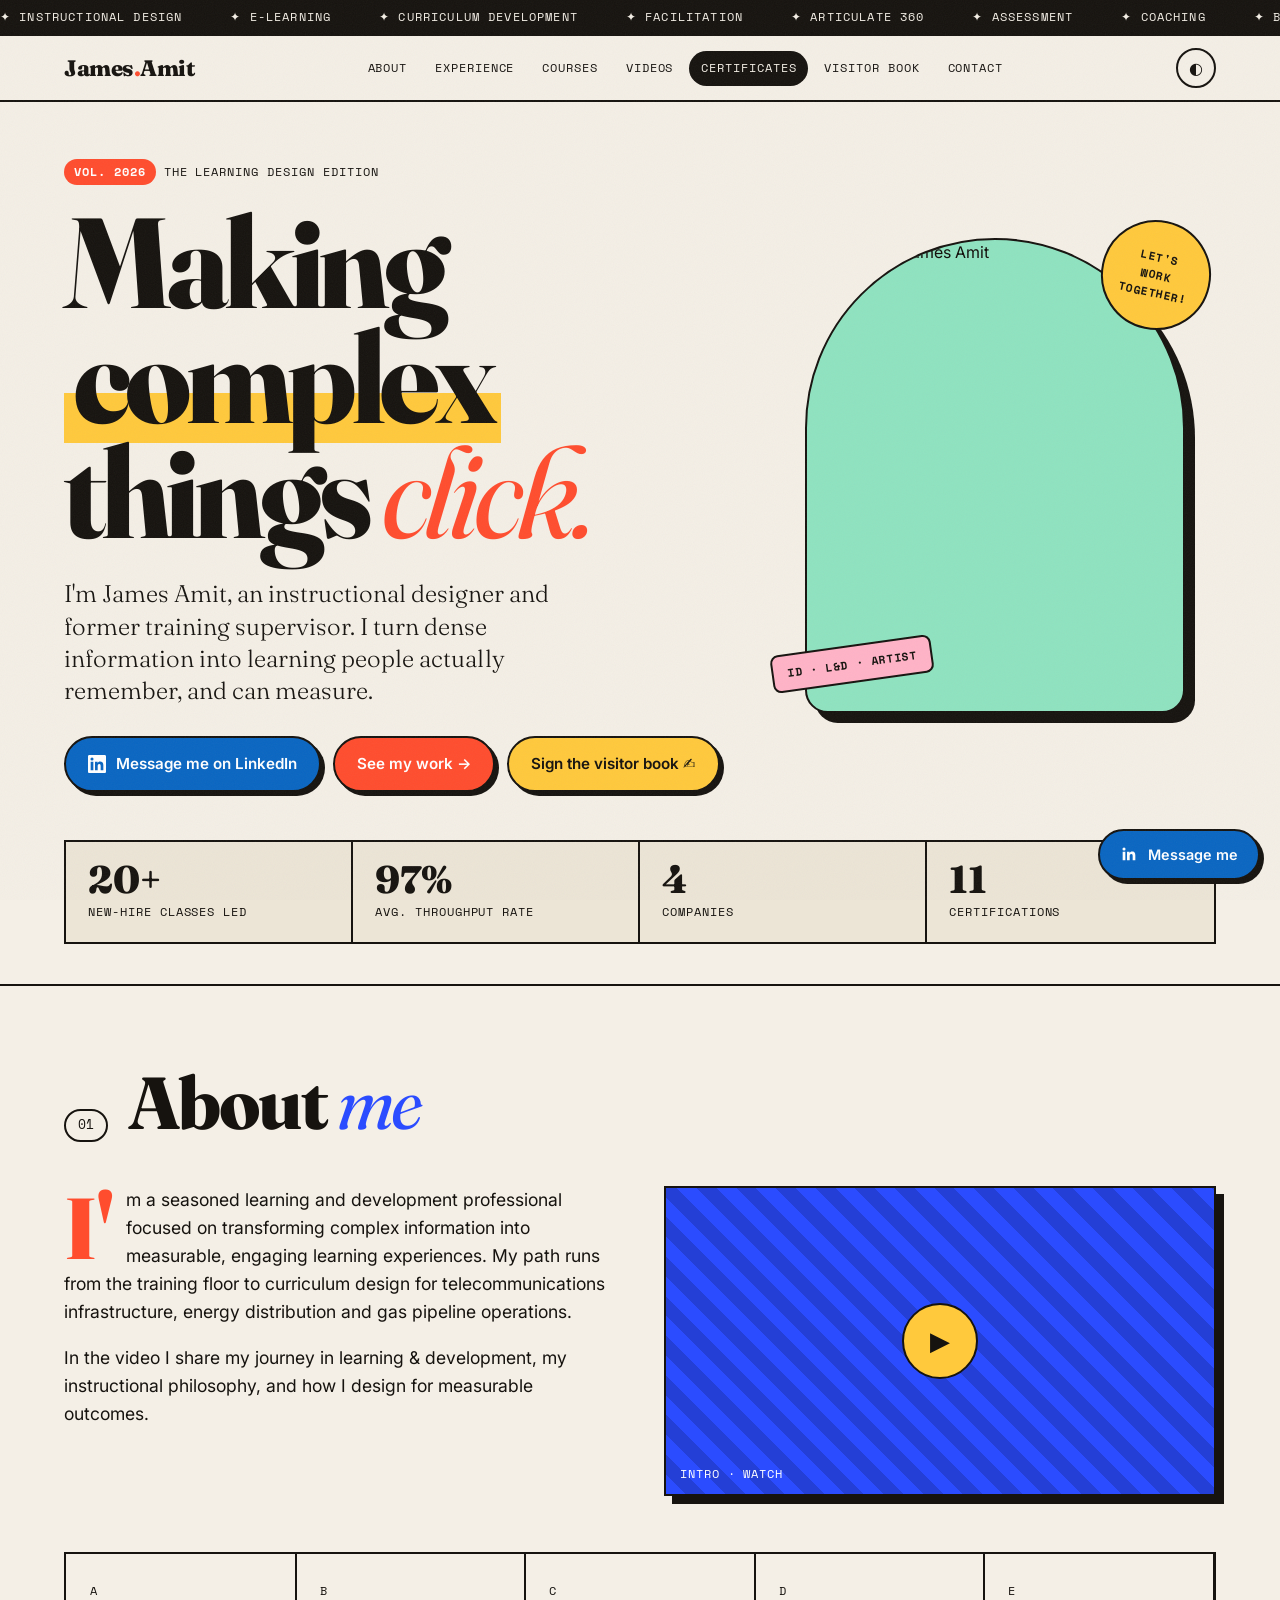
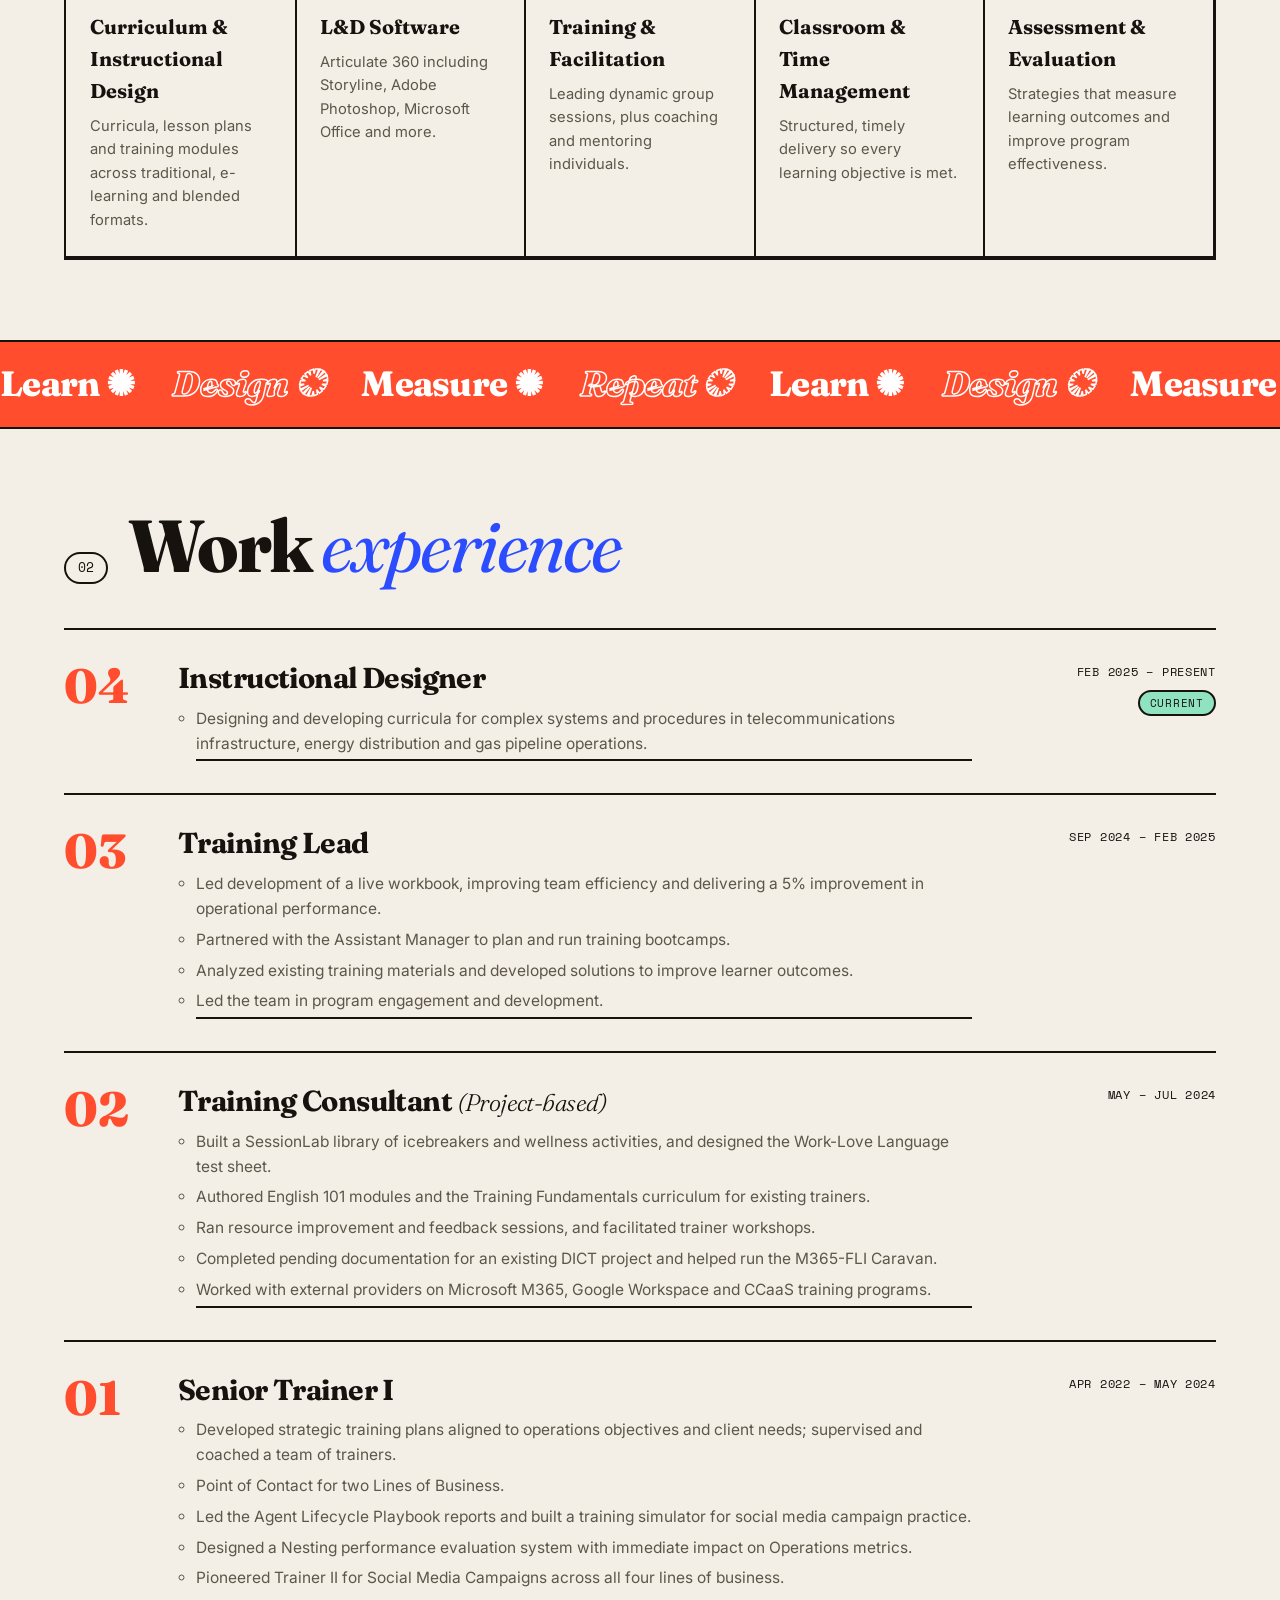
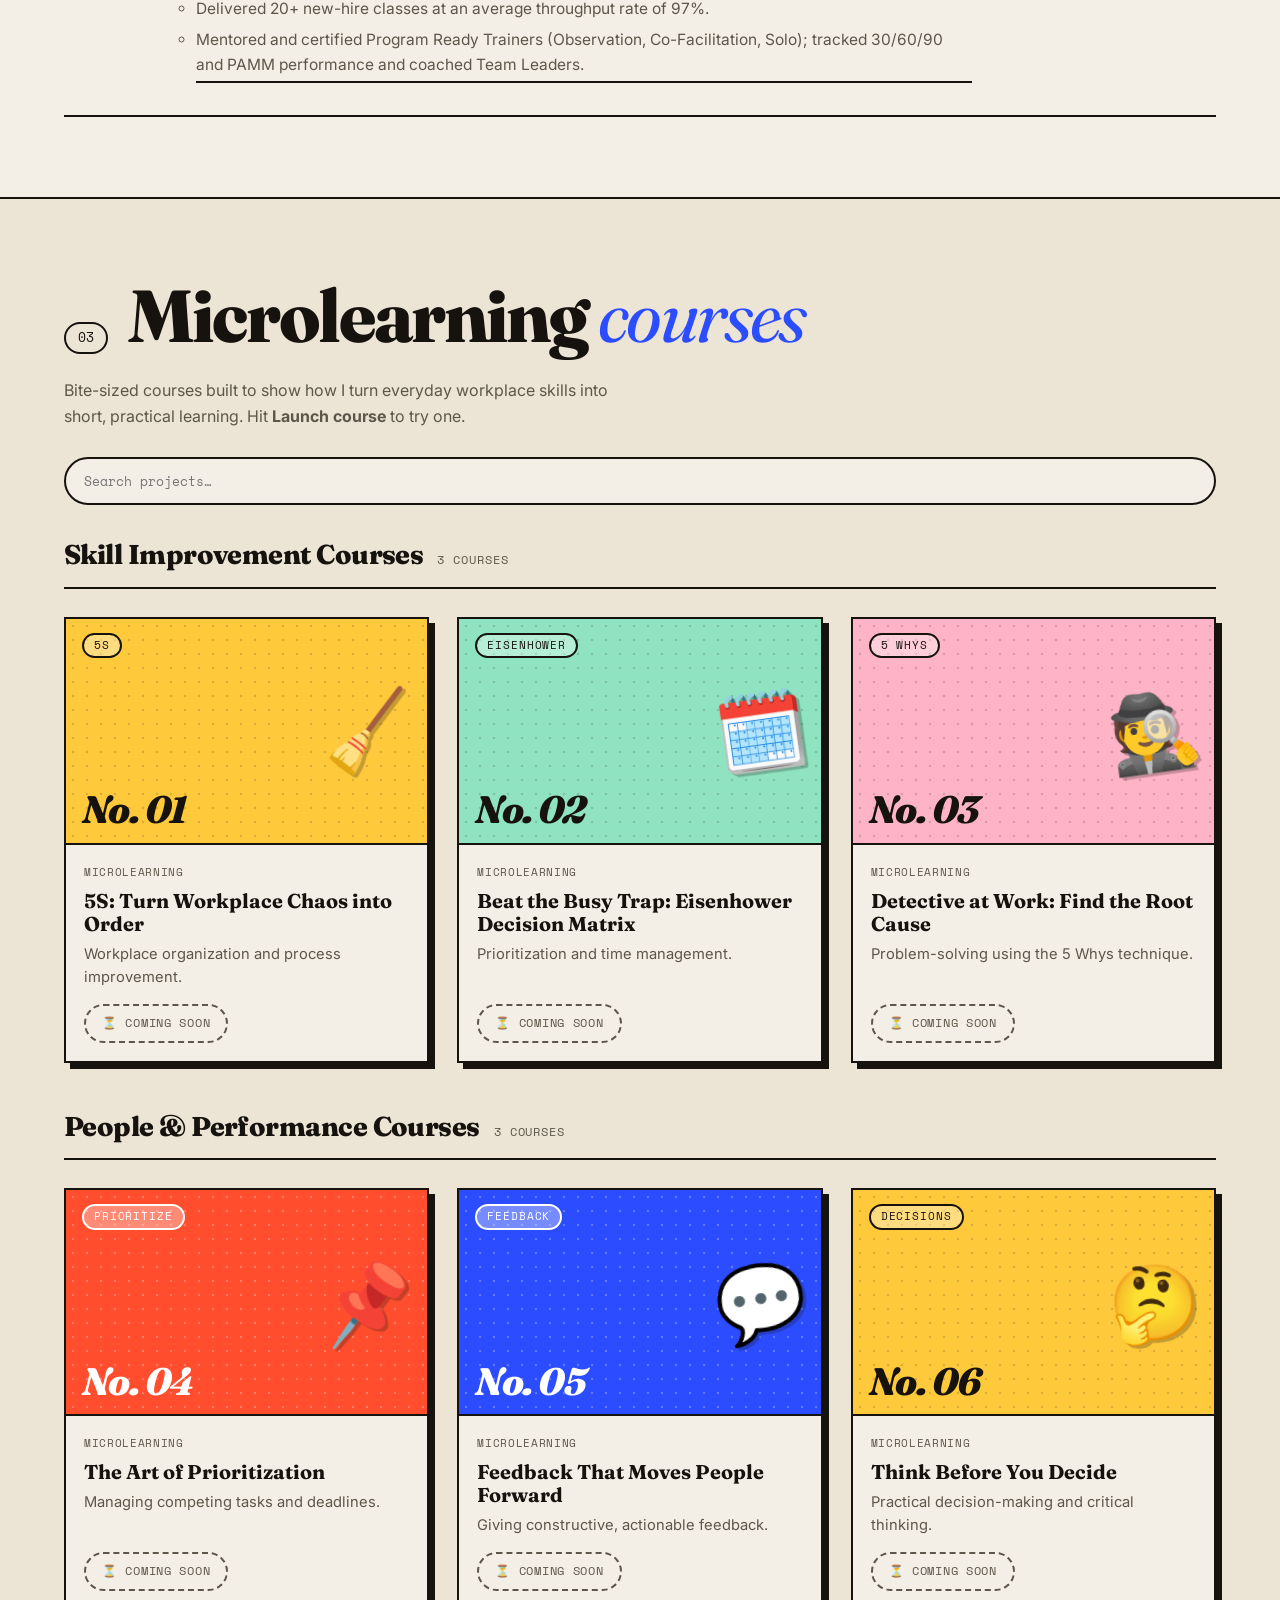
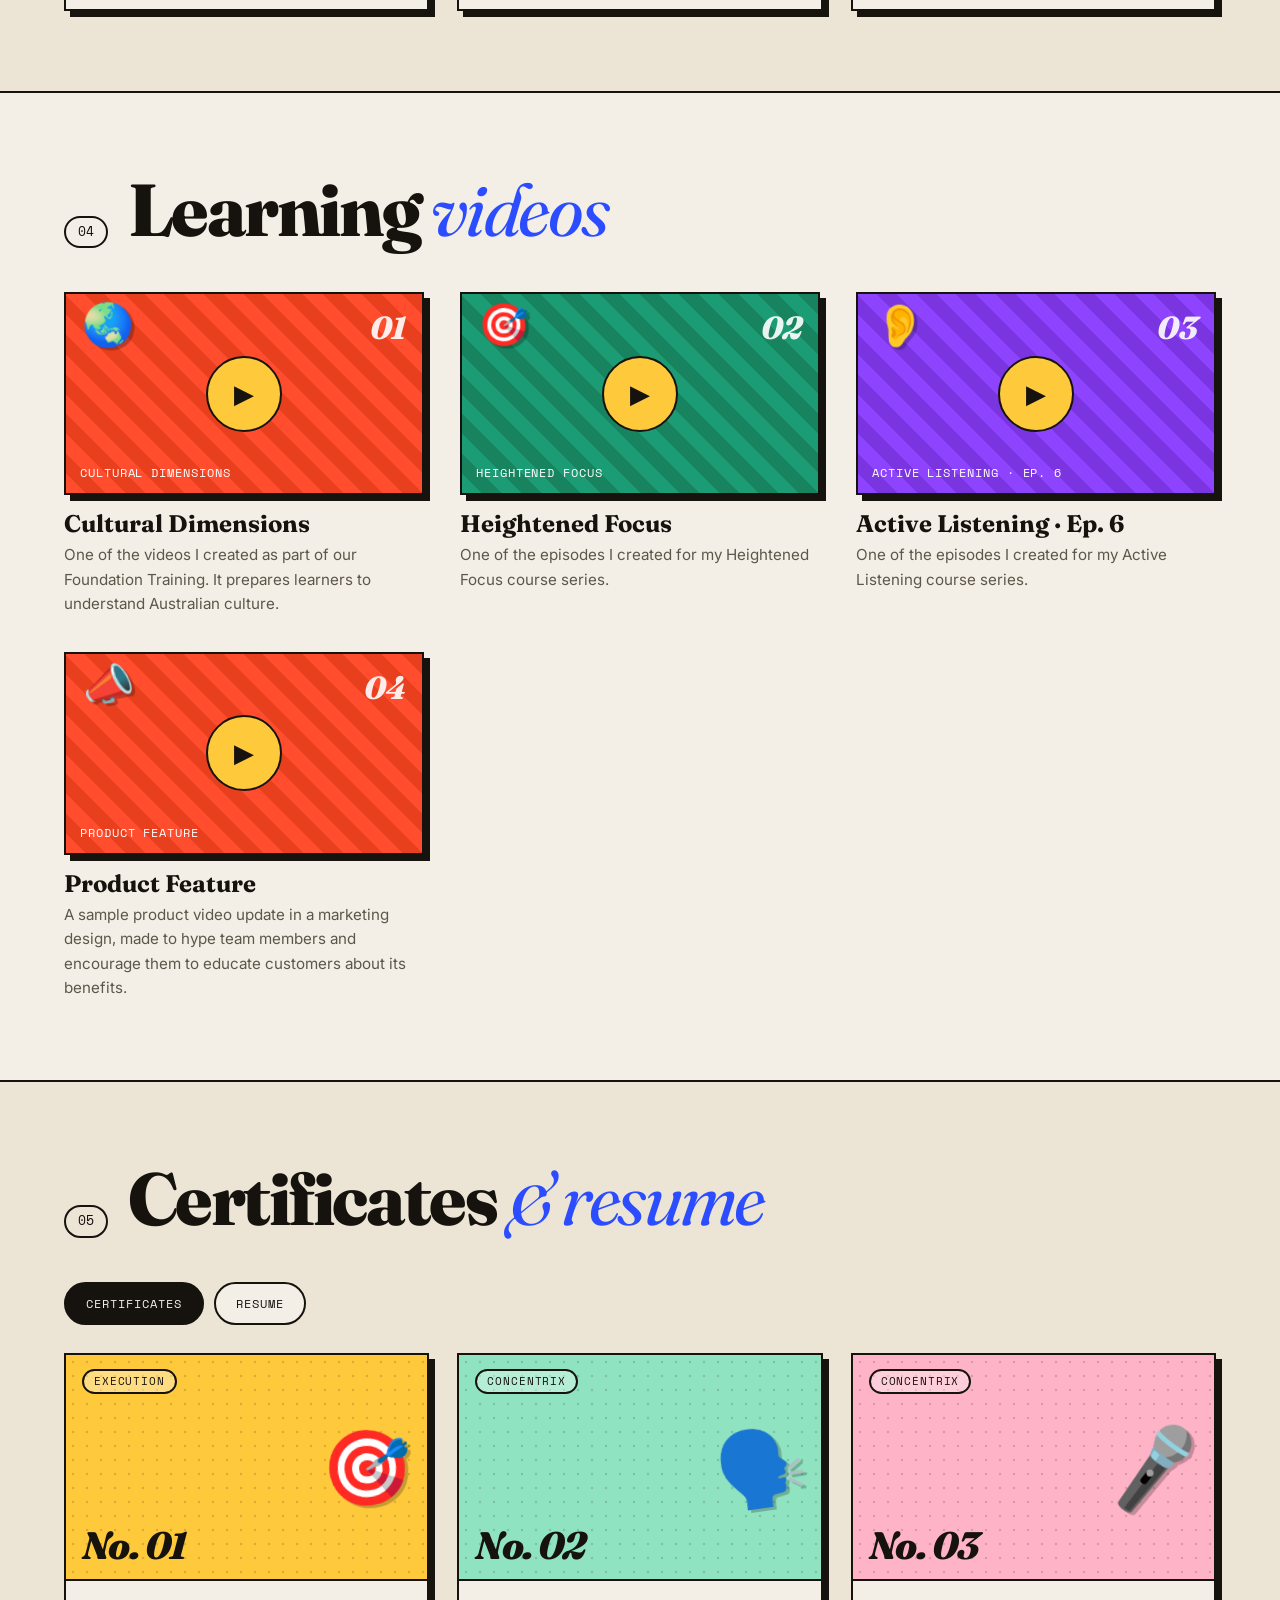
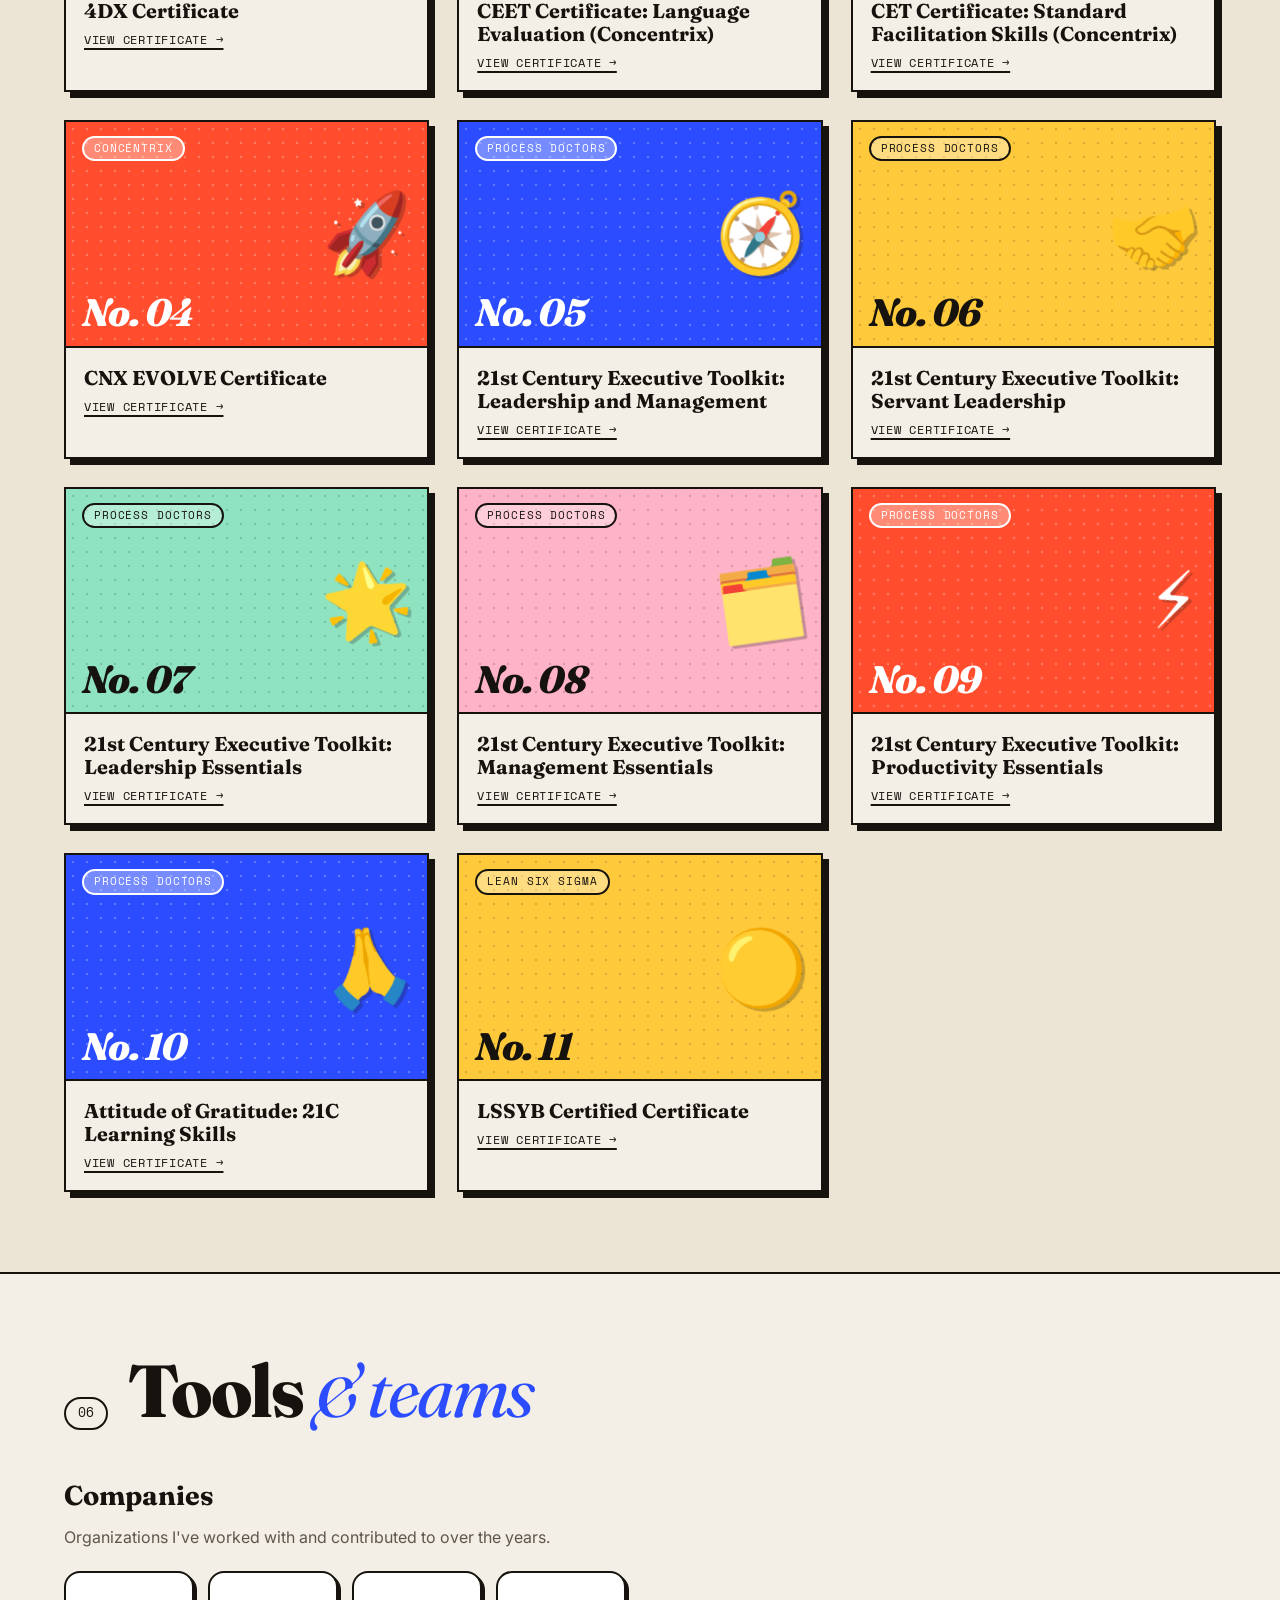
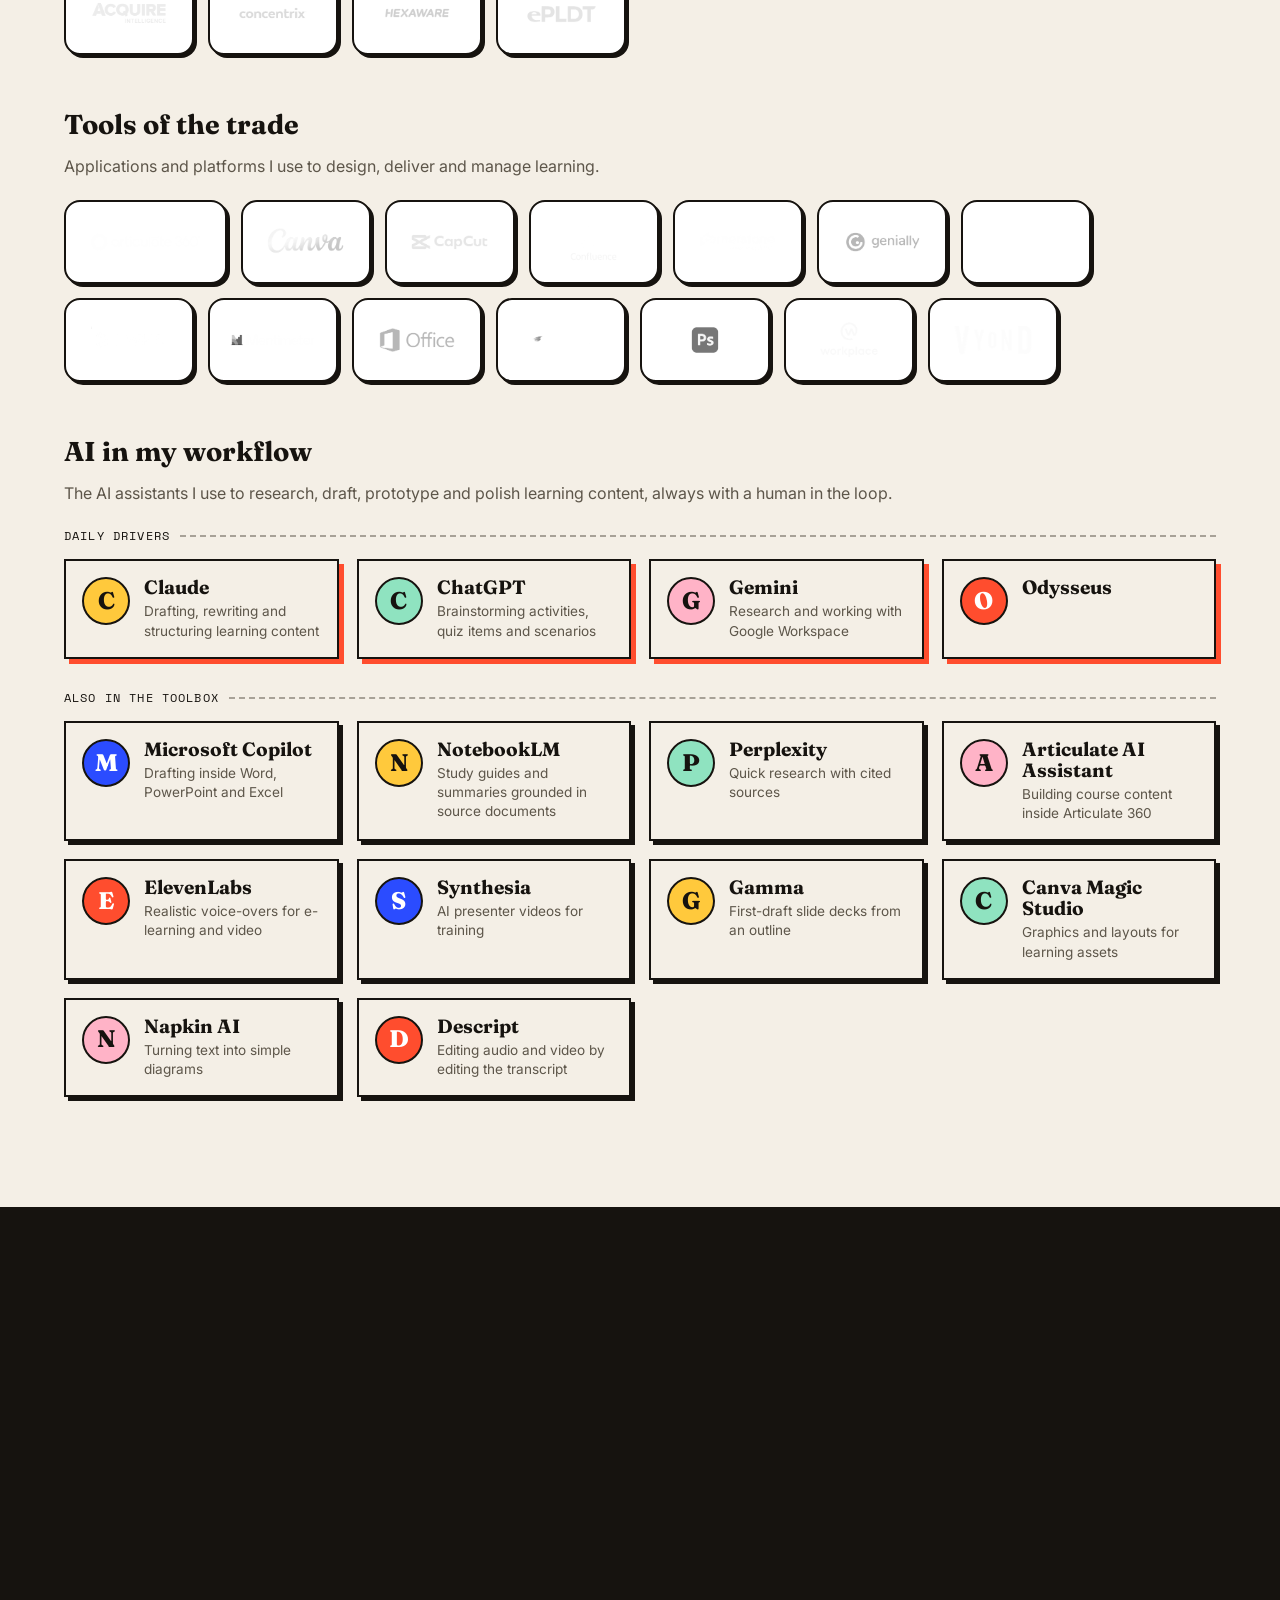
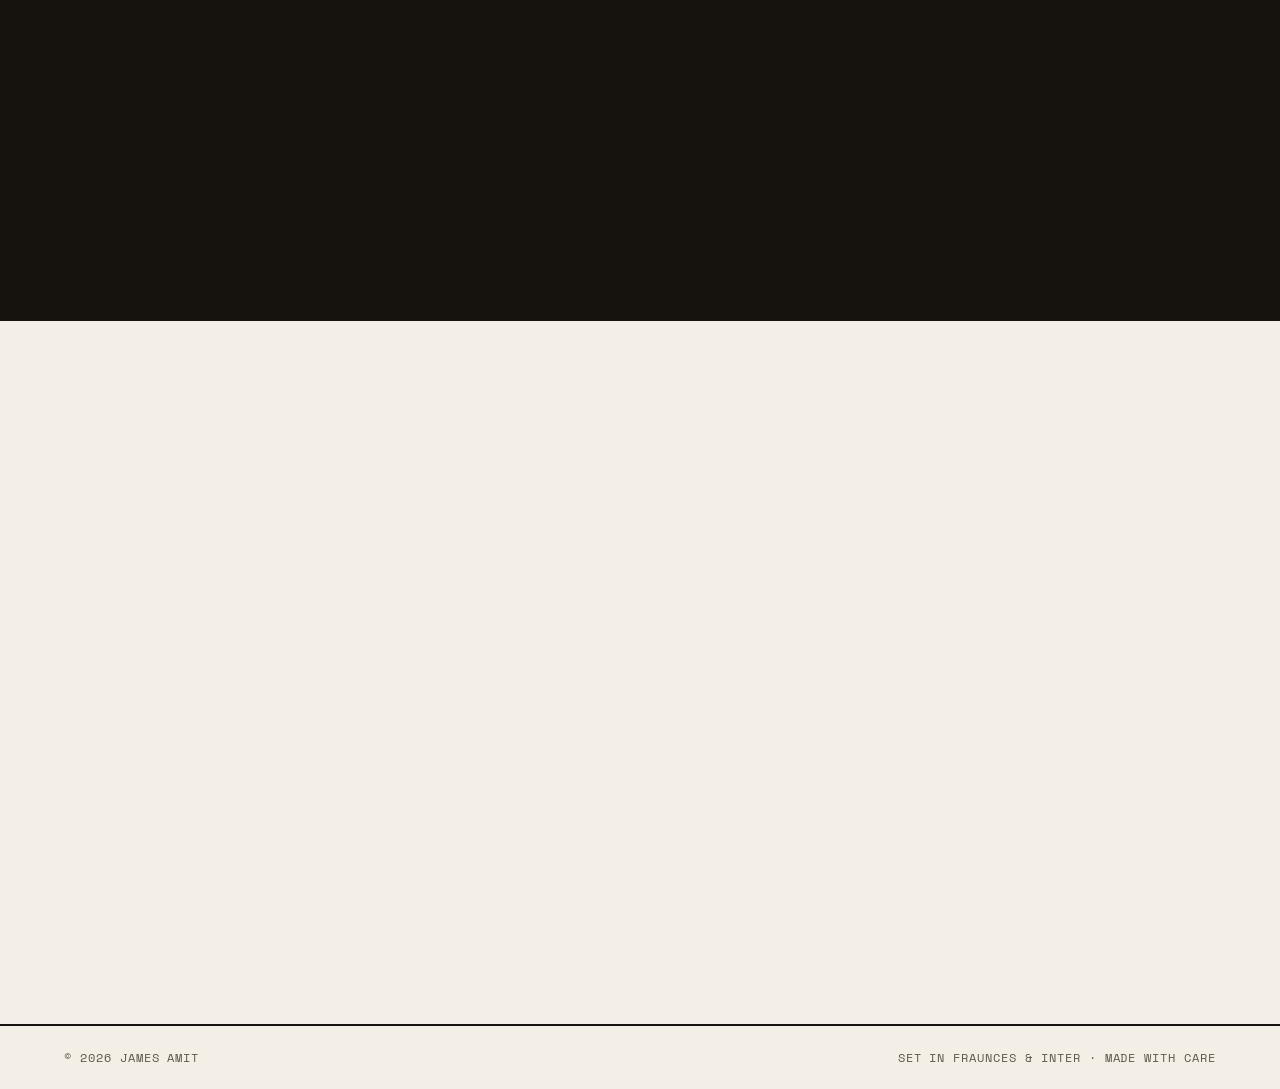
==== commit 22fd65c4: "Update index.html" ====
--- a/index.html
+++ b/index.html
@@ -324,8 +324,8 @@
       </div>
       <div class="portrait">
         <div class="frame"><img alt="Portrait of James Amit" src="https://raw.githubusercontent.com/7haym/james-amit-portfolio/refs/heads/main/images/james-amit.jpg"/></div>
-        <div class="sticker s1">Open<br/>to work<br/>✦</div>
-        <div class="sticker s2">ID · L&amp;D · Telco</div>
+        <div class="sticker s1">Let's<br/>work<br/>together!</div>
+        <div class="sticker s2">ID · L&amp;D · Artist</div>
       </div>
     </div>
     <div class="stats">
@@ -553,7 +553,7 @@
 
   // Intro video on the About section. Paste a YouTube embed URL, e.g.
   // "https://www.youtube.com/embed/XXXXXXXXXXX" — or leave empty to hide.
-  introVideoEmbed: "",
+  introVideoEmbed: "https://7haym.github.io/james-amit-portfolio/ask%20me/index.html",
 
   resumePdf: "https://raw.githubusercontent.com/7haym/james-amit-portfolio/main/Resume/James%20Amit_CV%20(1).pdf"
 };
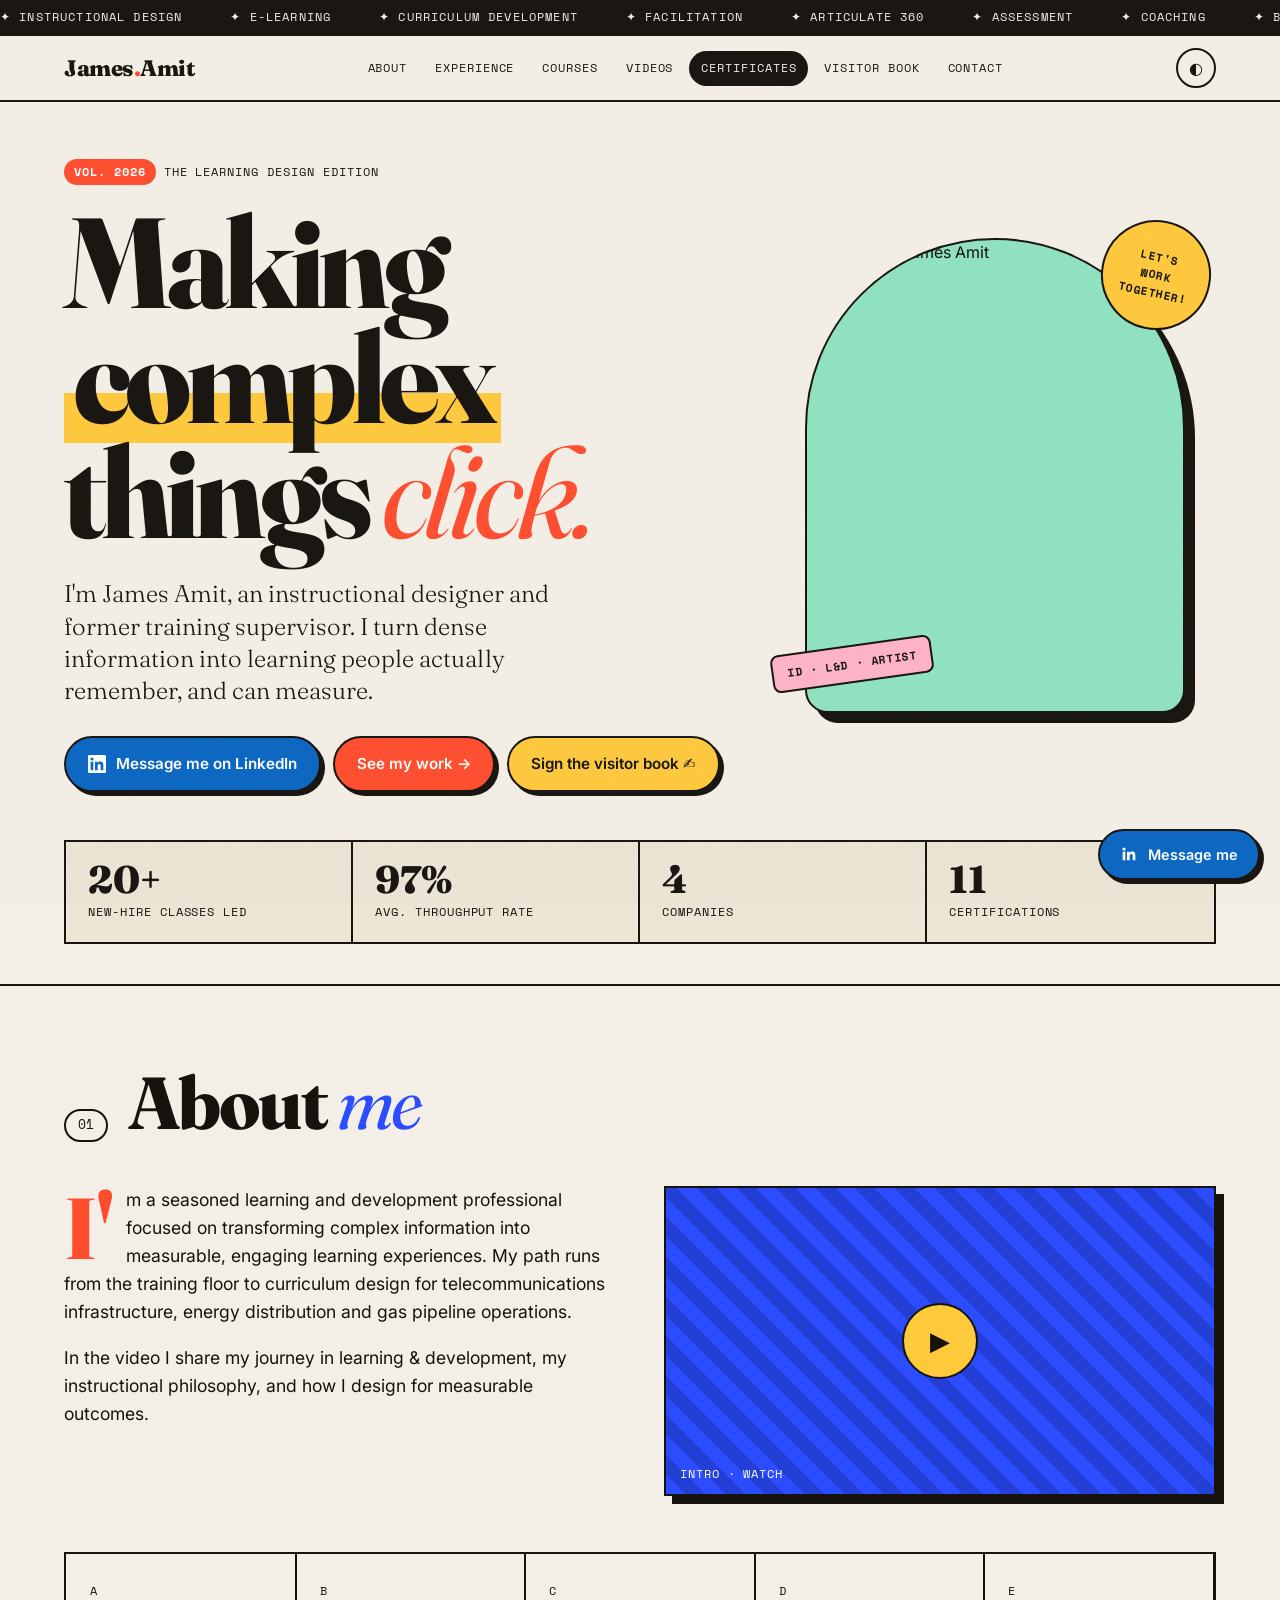
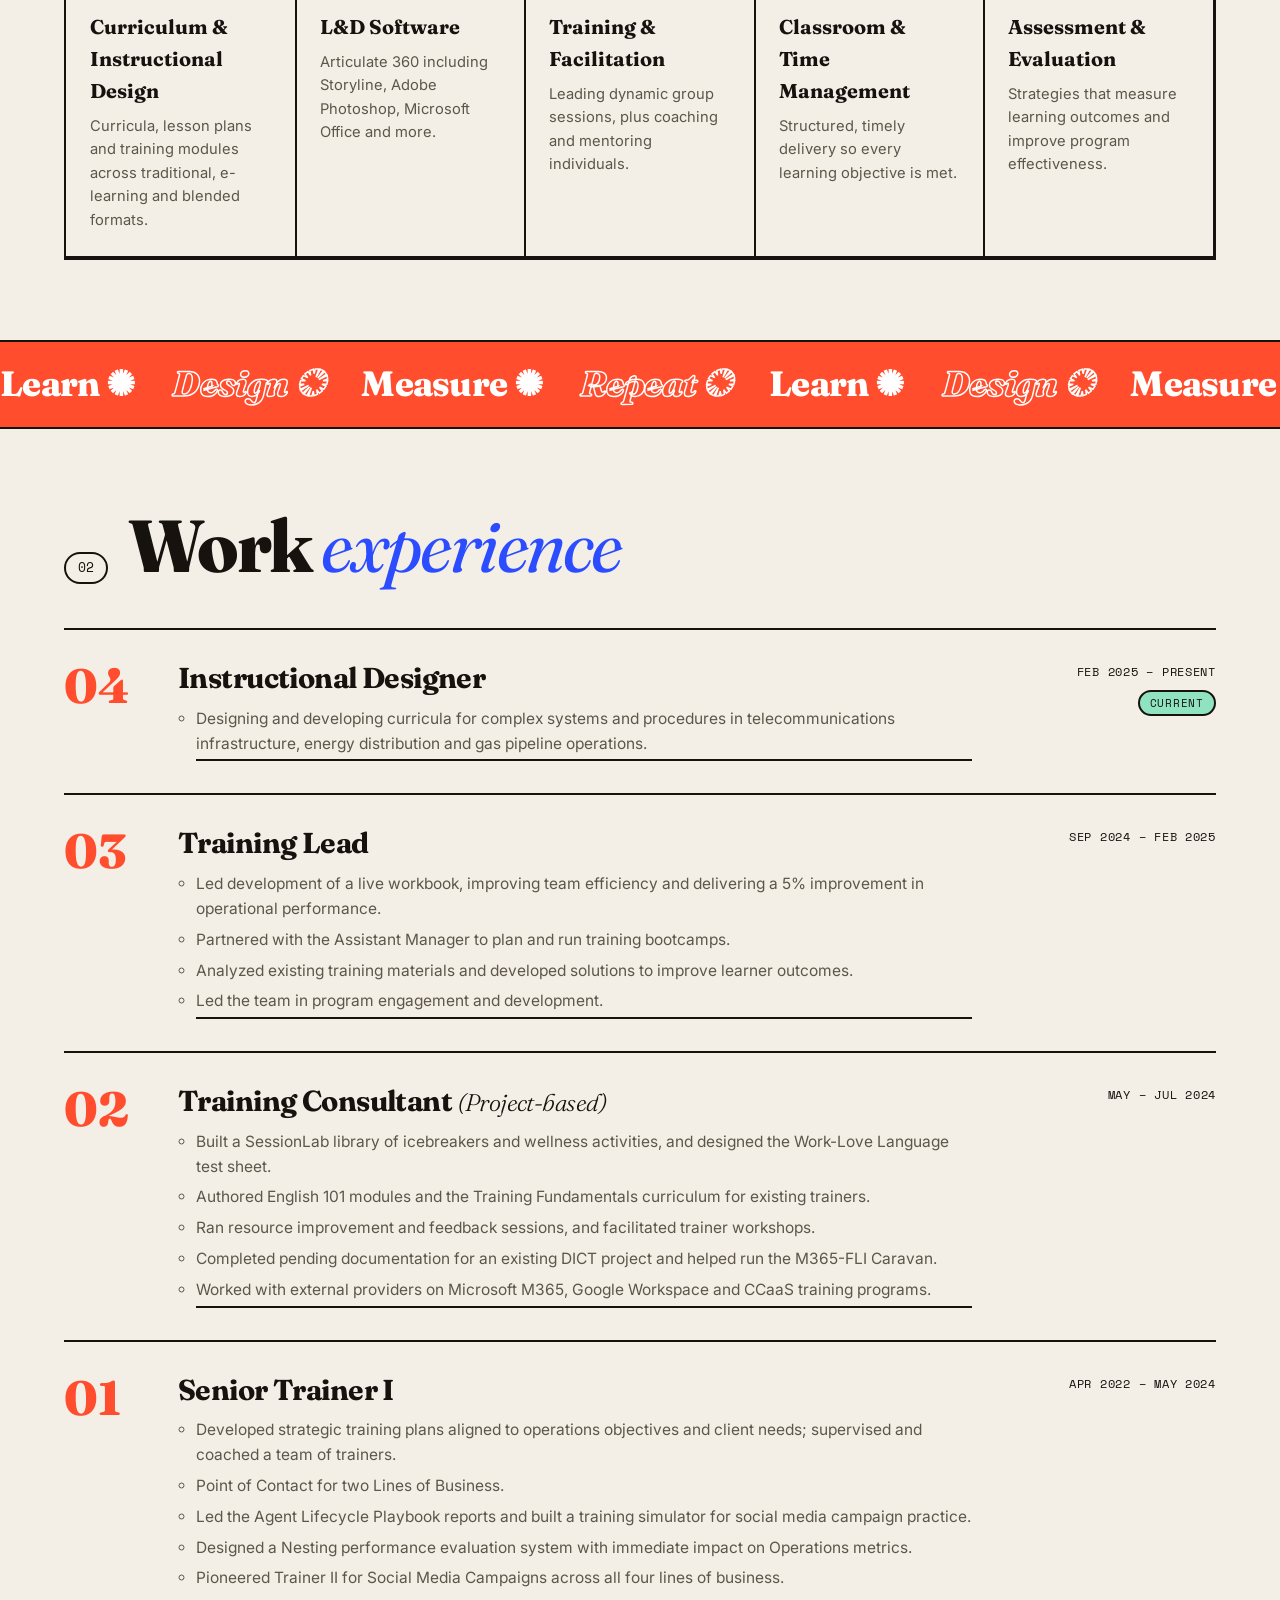
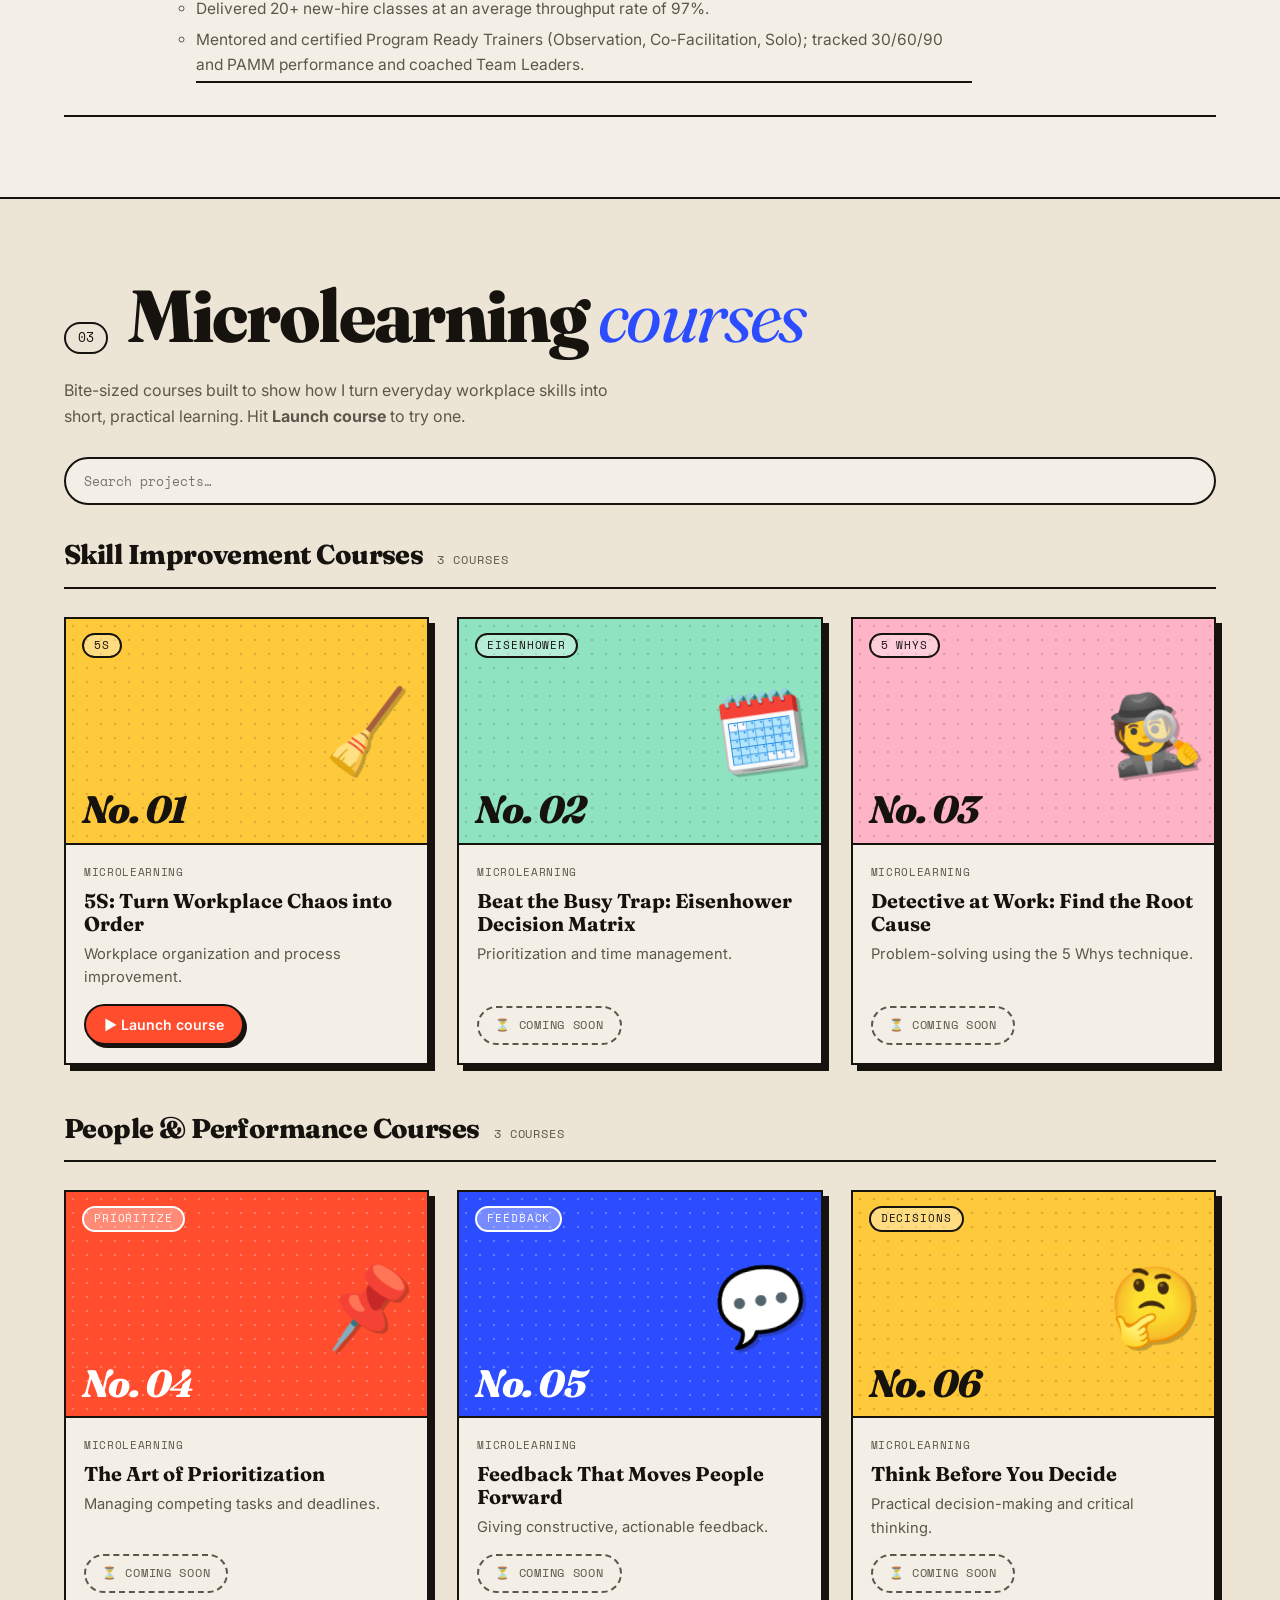
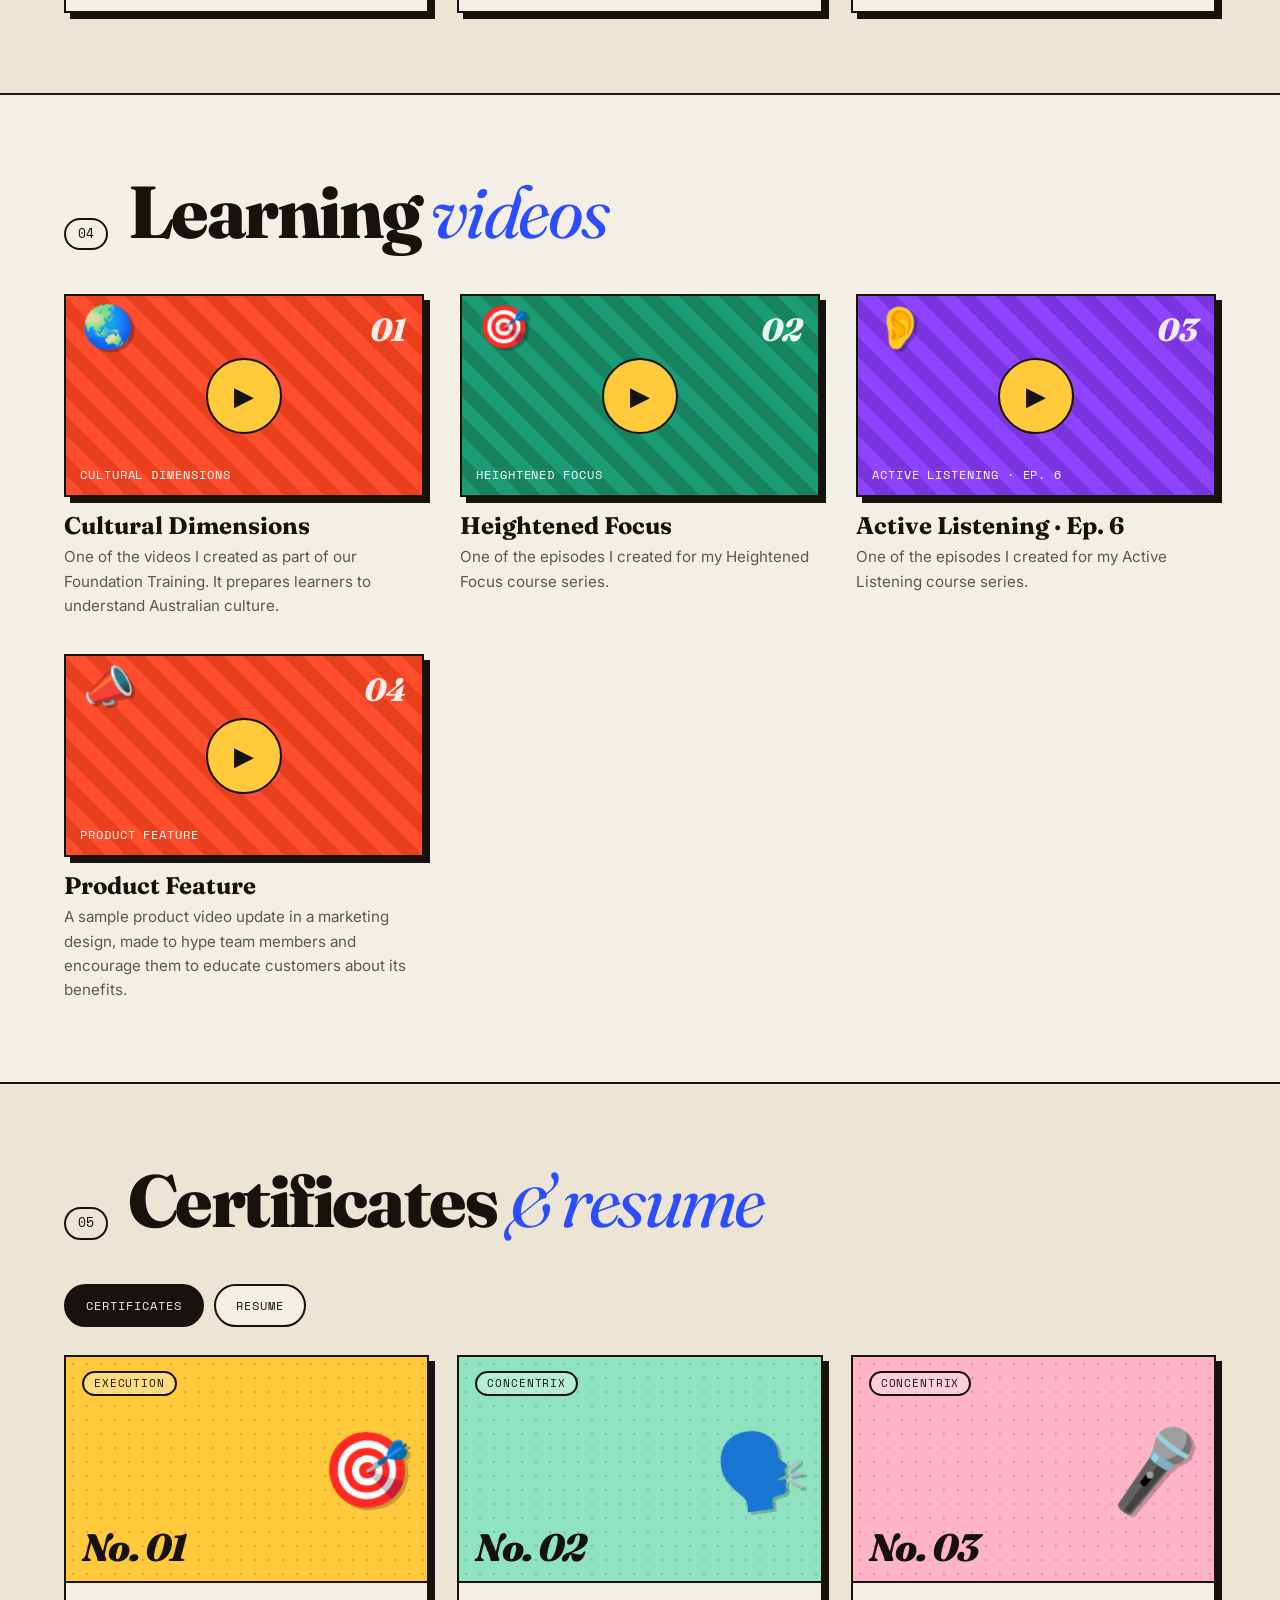
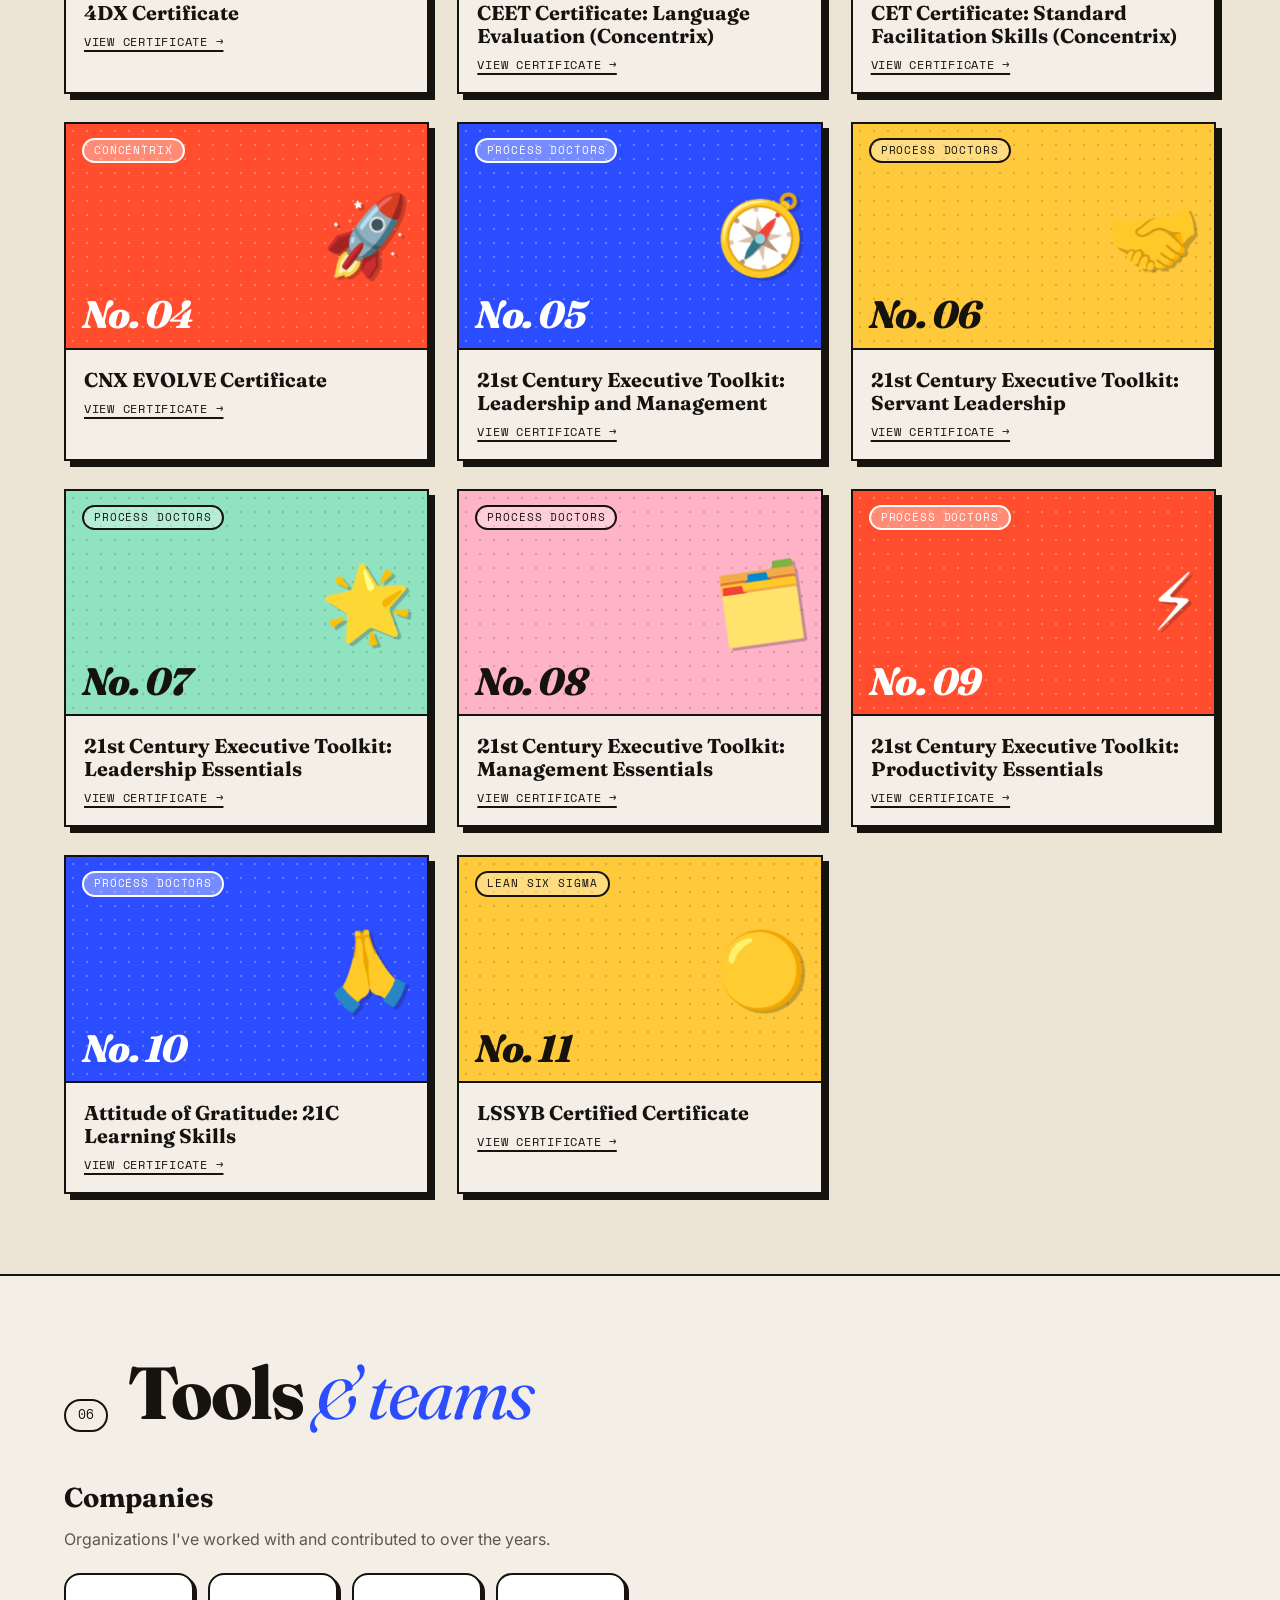
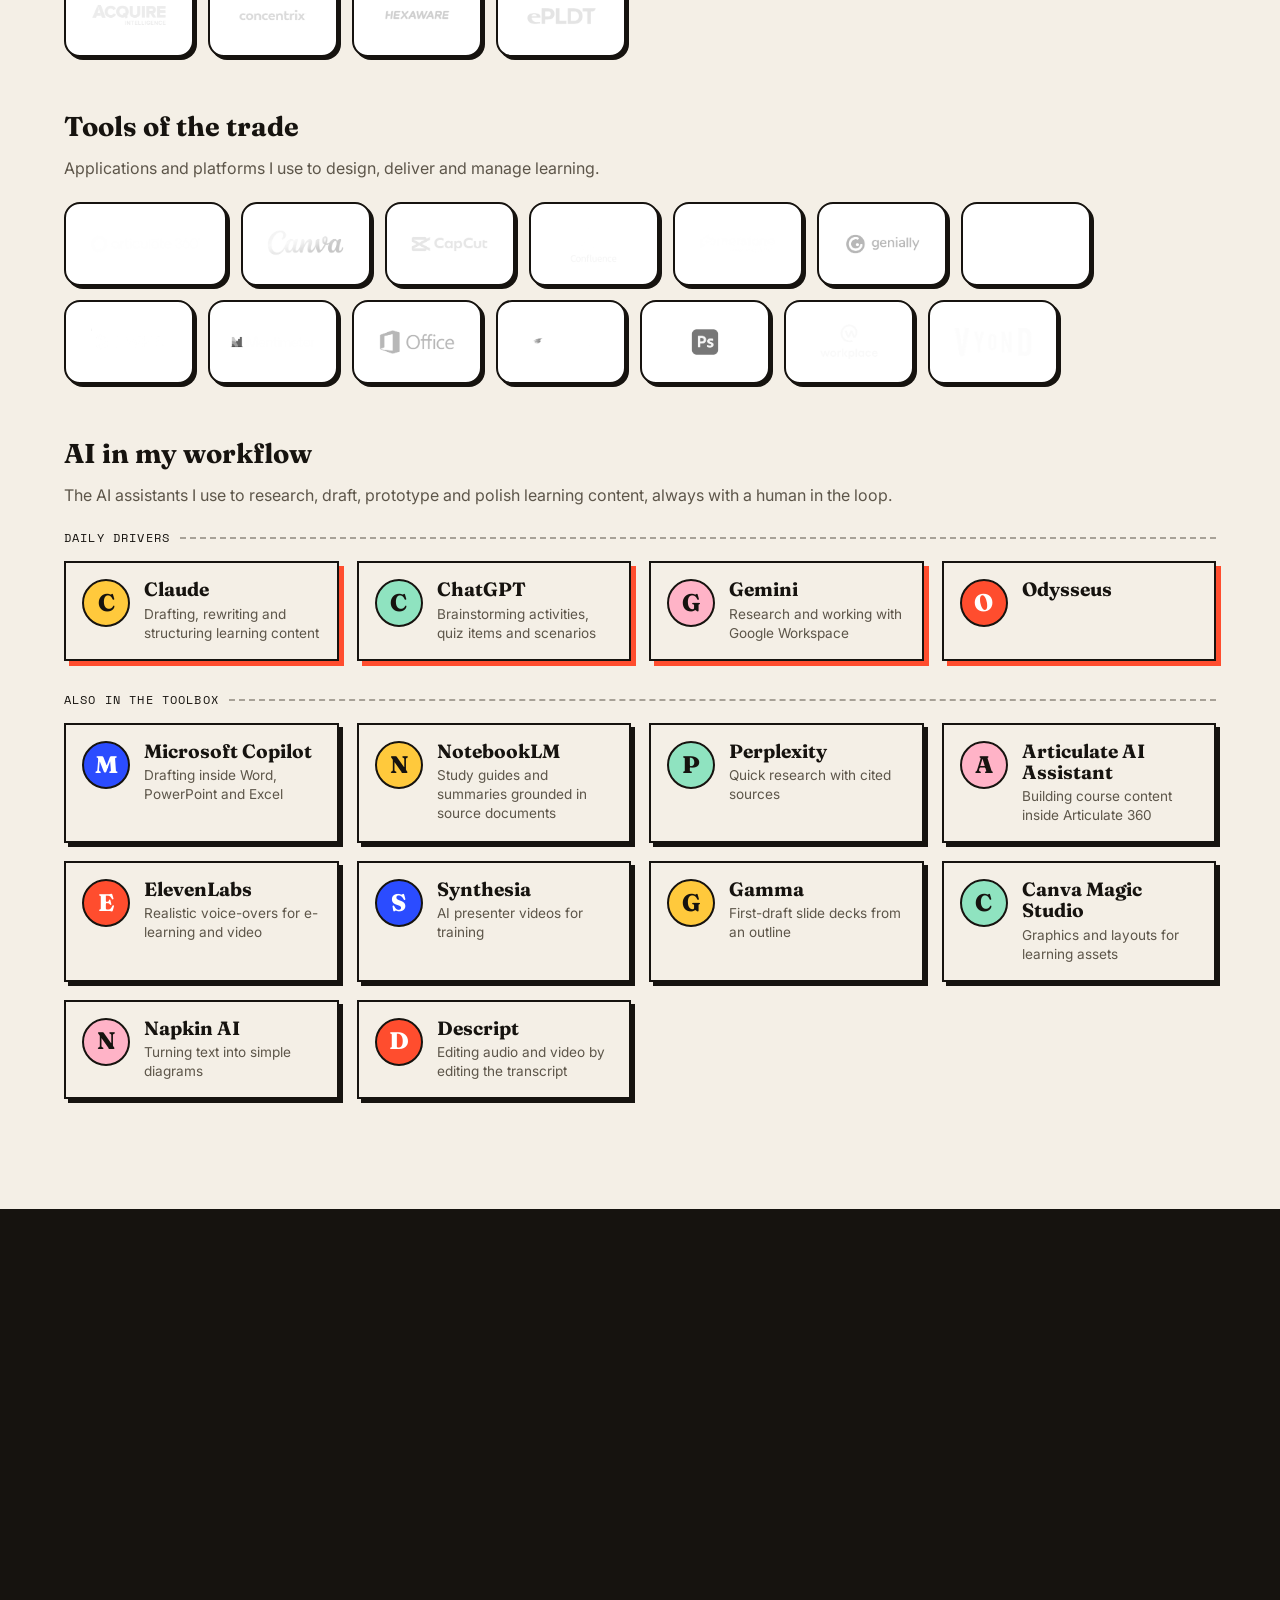
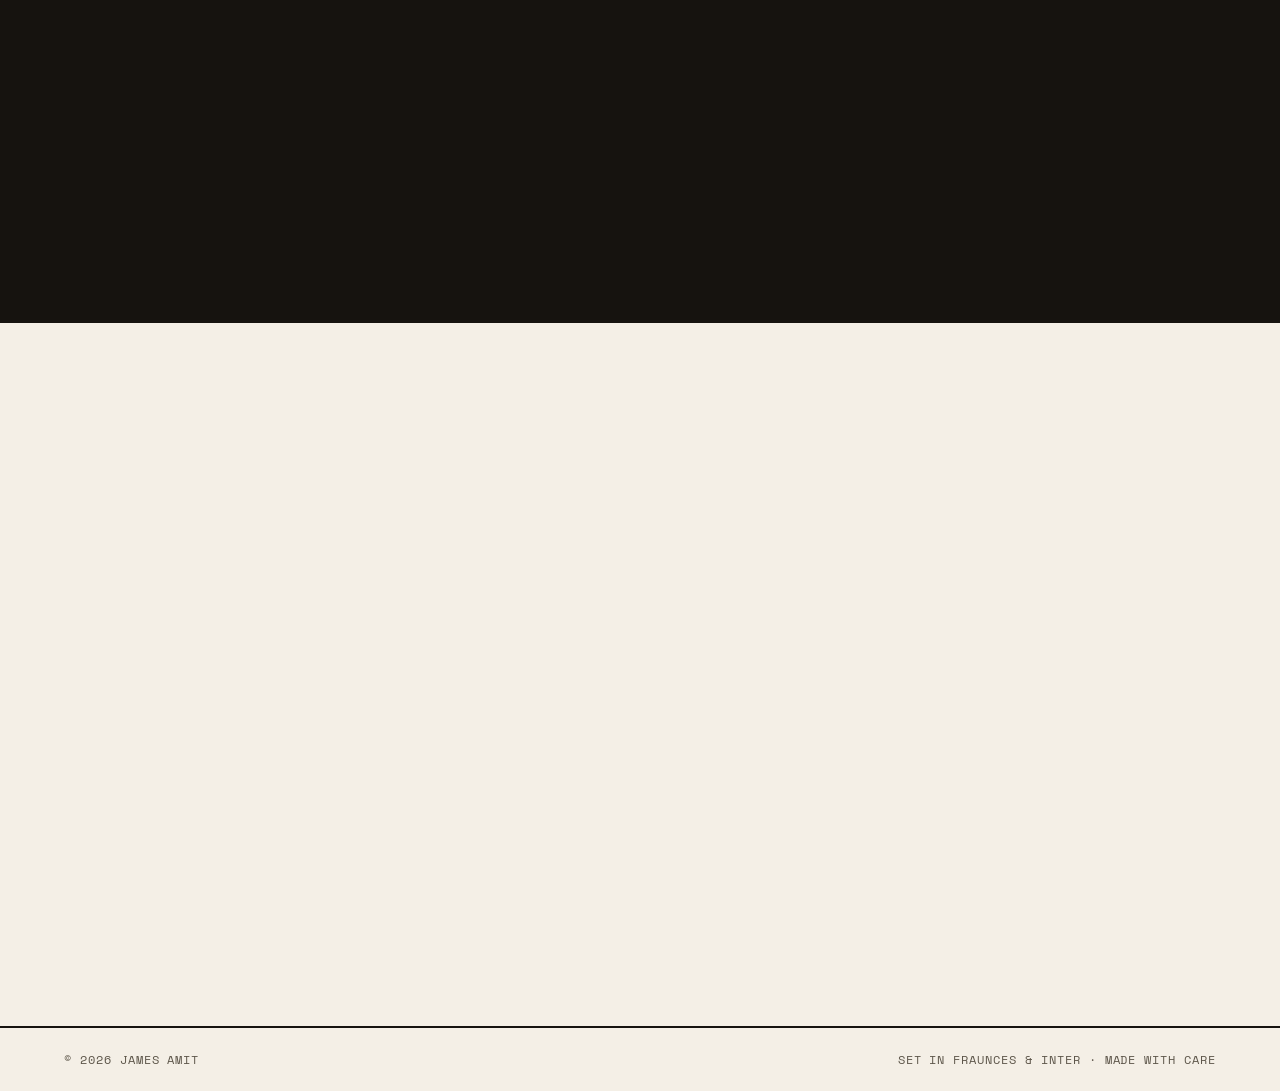
==== commit c2496e1d: "Update index.html" ====
--- a/index.html
+++ b/index.html
@@ -555,7 +555,7 @@
   // "https://www.youtube.com/embed/XXXXXXXXXXX" — or leave empty to hide.
   introVideoEmbed: "https://7haym.github.io/james-amit-portfolio/ask%20me/index.html",
 
-  resumePdf: "https://raw.githubusercontent.com/7haym/james-amit-portfolio/main/Resume/James%20Amit_CV%20(1).pdf"
+  resumePdf: "https://raw.githubusercontent.com/7haym/james-amit-portfolio/main/Resume/James_Amit_CV.pdf"
 };
 
 const BASE = "https://7haym.github.io/james-amit-portfolio/Logos/";
@@ -579,7 +579,7 @@
 const courseGroups = ["Skill Improvement Courses","People & Performance Courses"];
 const projects = [
   { group:0, title:"5S: Turn Workplace Chaos into Order", tag:"5S", glyph:"🧹",
-    summary:"Workplace organization and process improvement.", duration:"", url:"" },
+    summary:"Workplace organization and process improvement.", duration:"", url:"Courses/5S Micro Learning.html" },
   { group:0, title:"Beat the Busy Trap: Eisenhower Decision Matrix", tag:"Eisenhower", glyph:"🗓️",
     summary:"Prioritization and time management.", duration:"", url:"" },
   { group:0, title:"Detective at Work: Find the Root Cause", tag:"5 Whys", glyph:"🕵️",
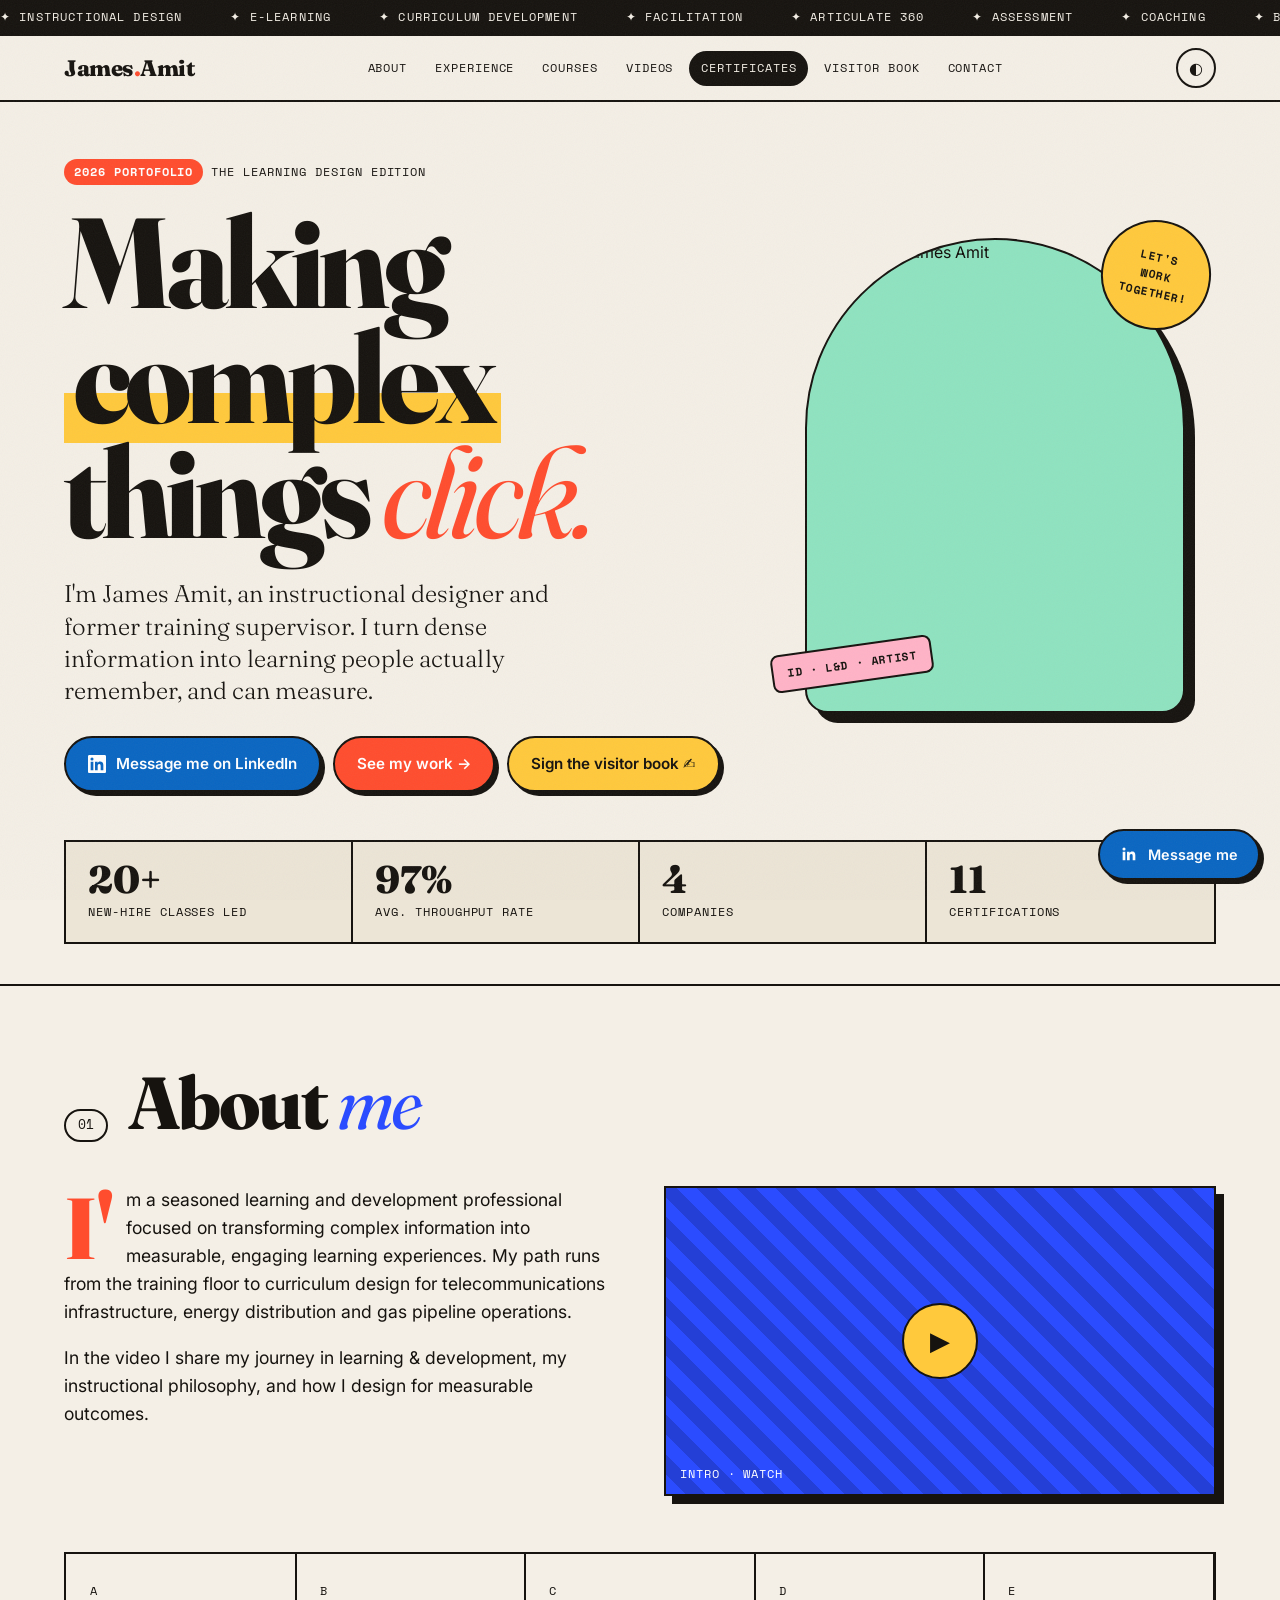
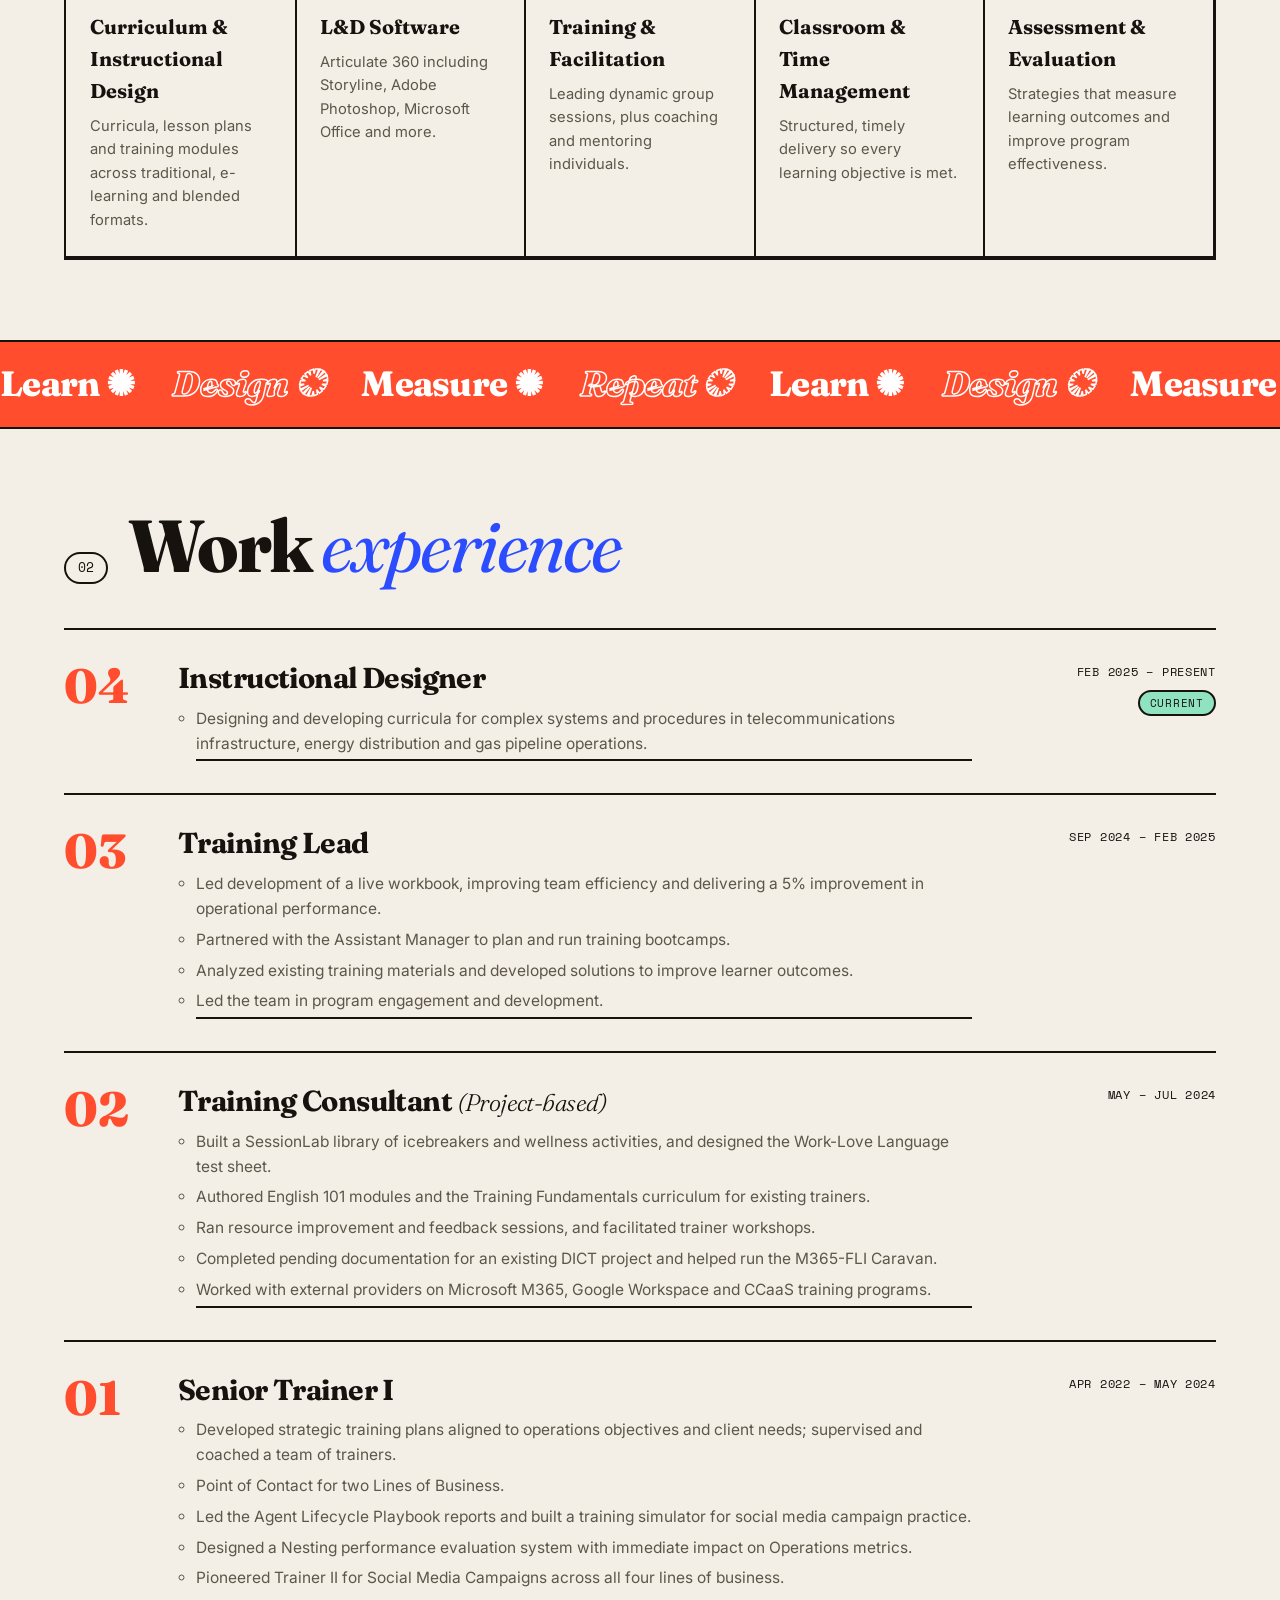
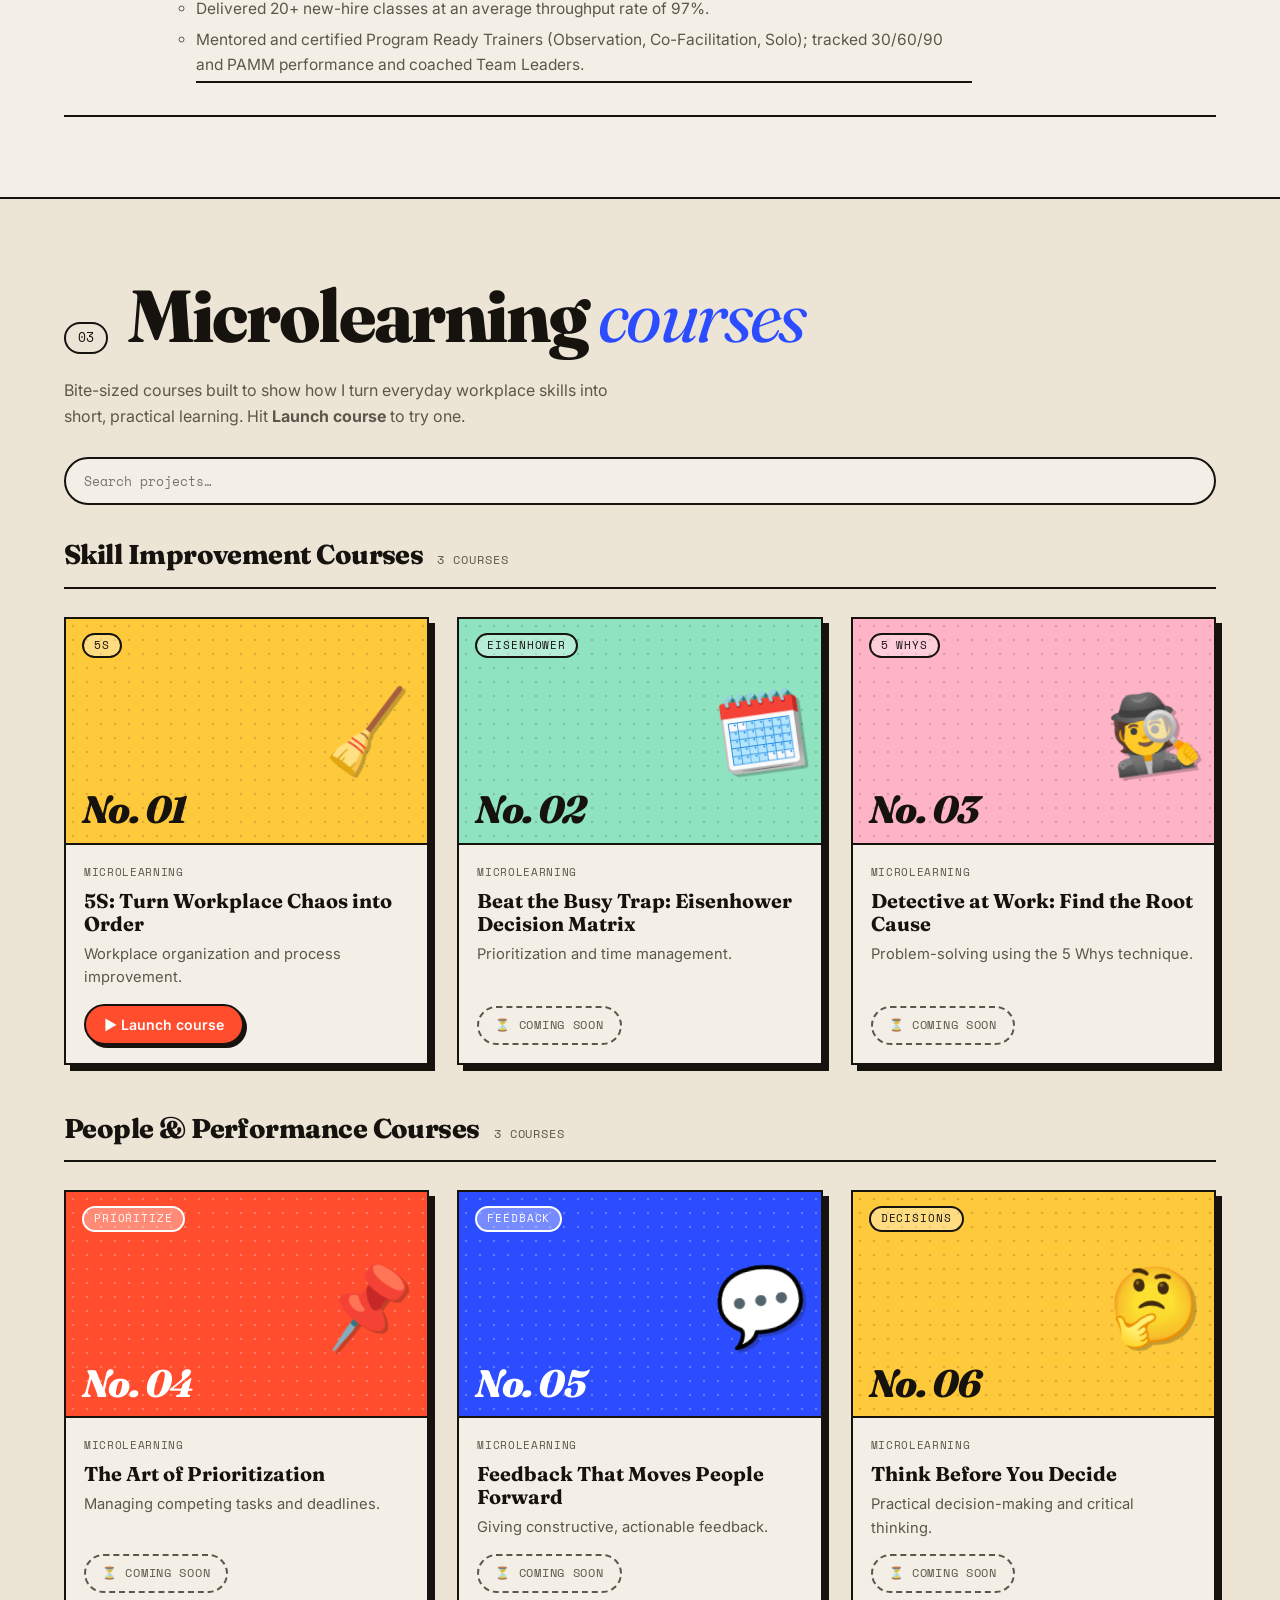
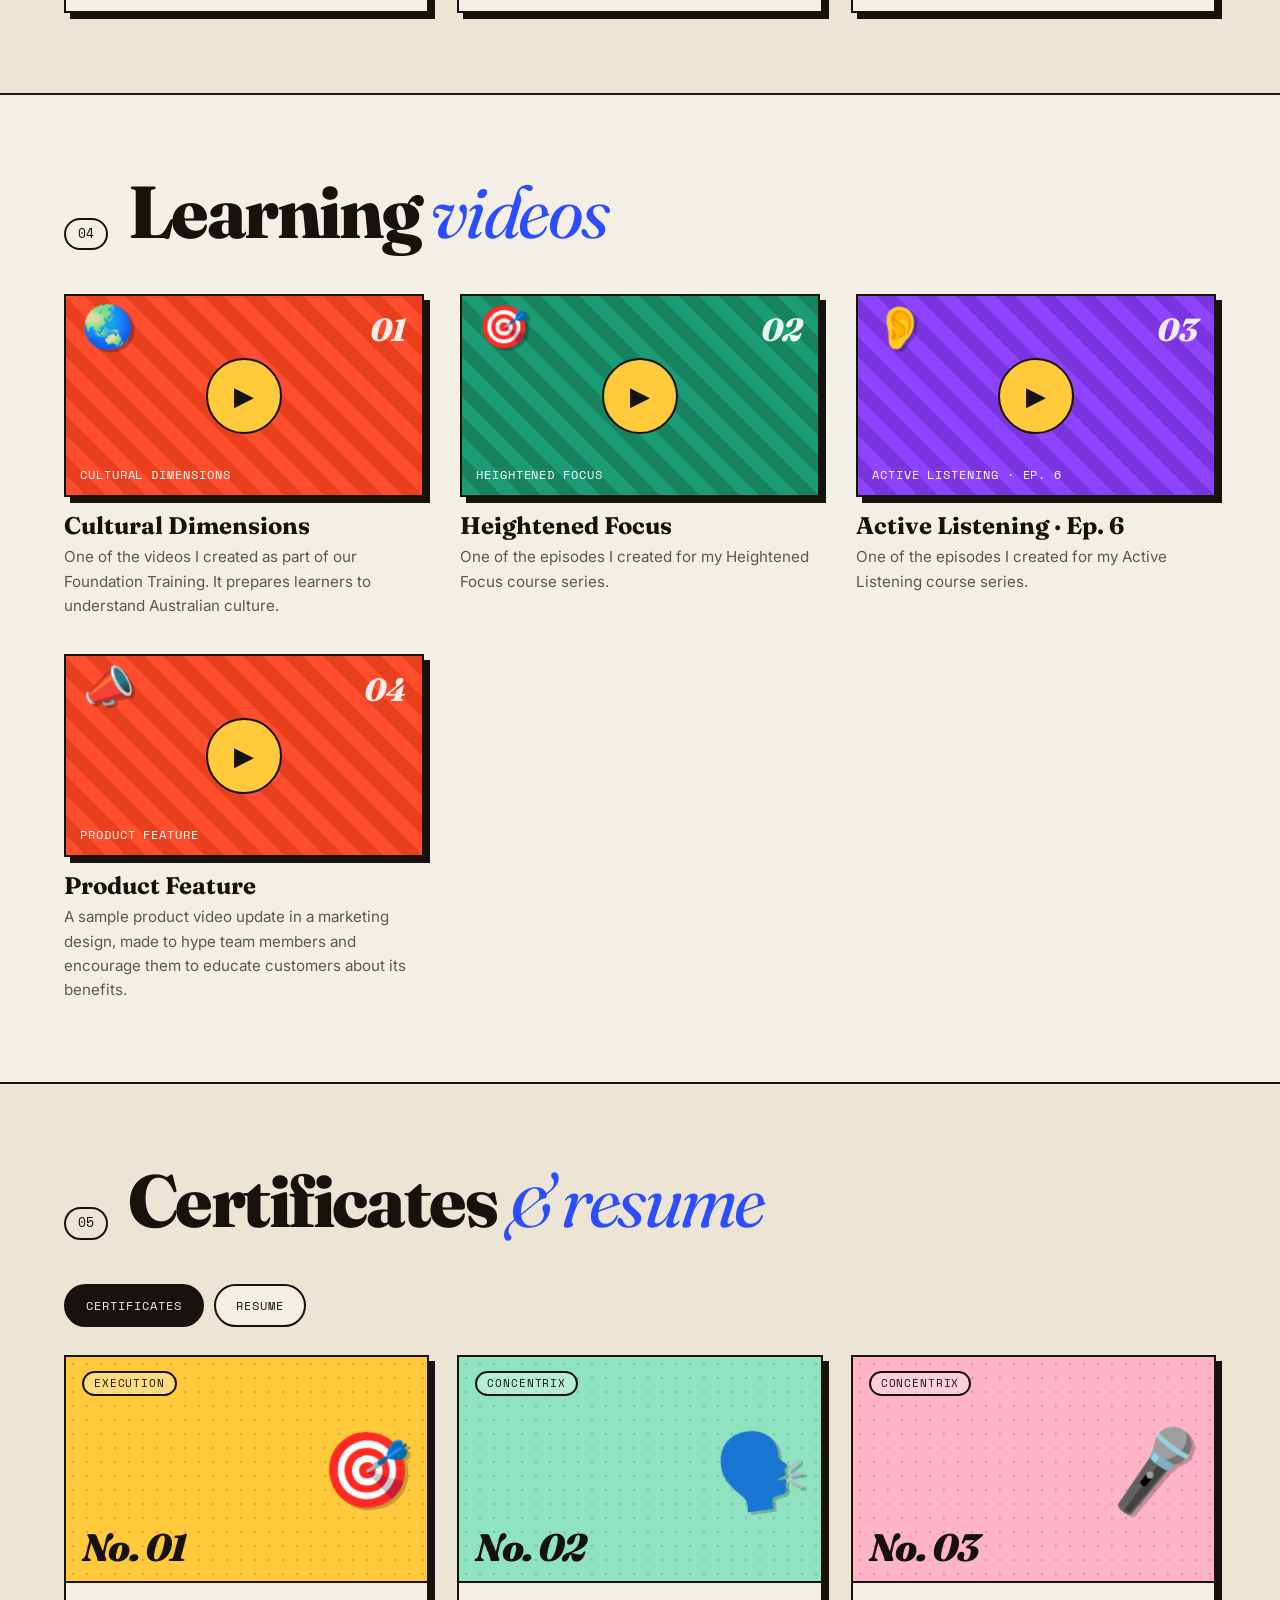
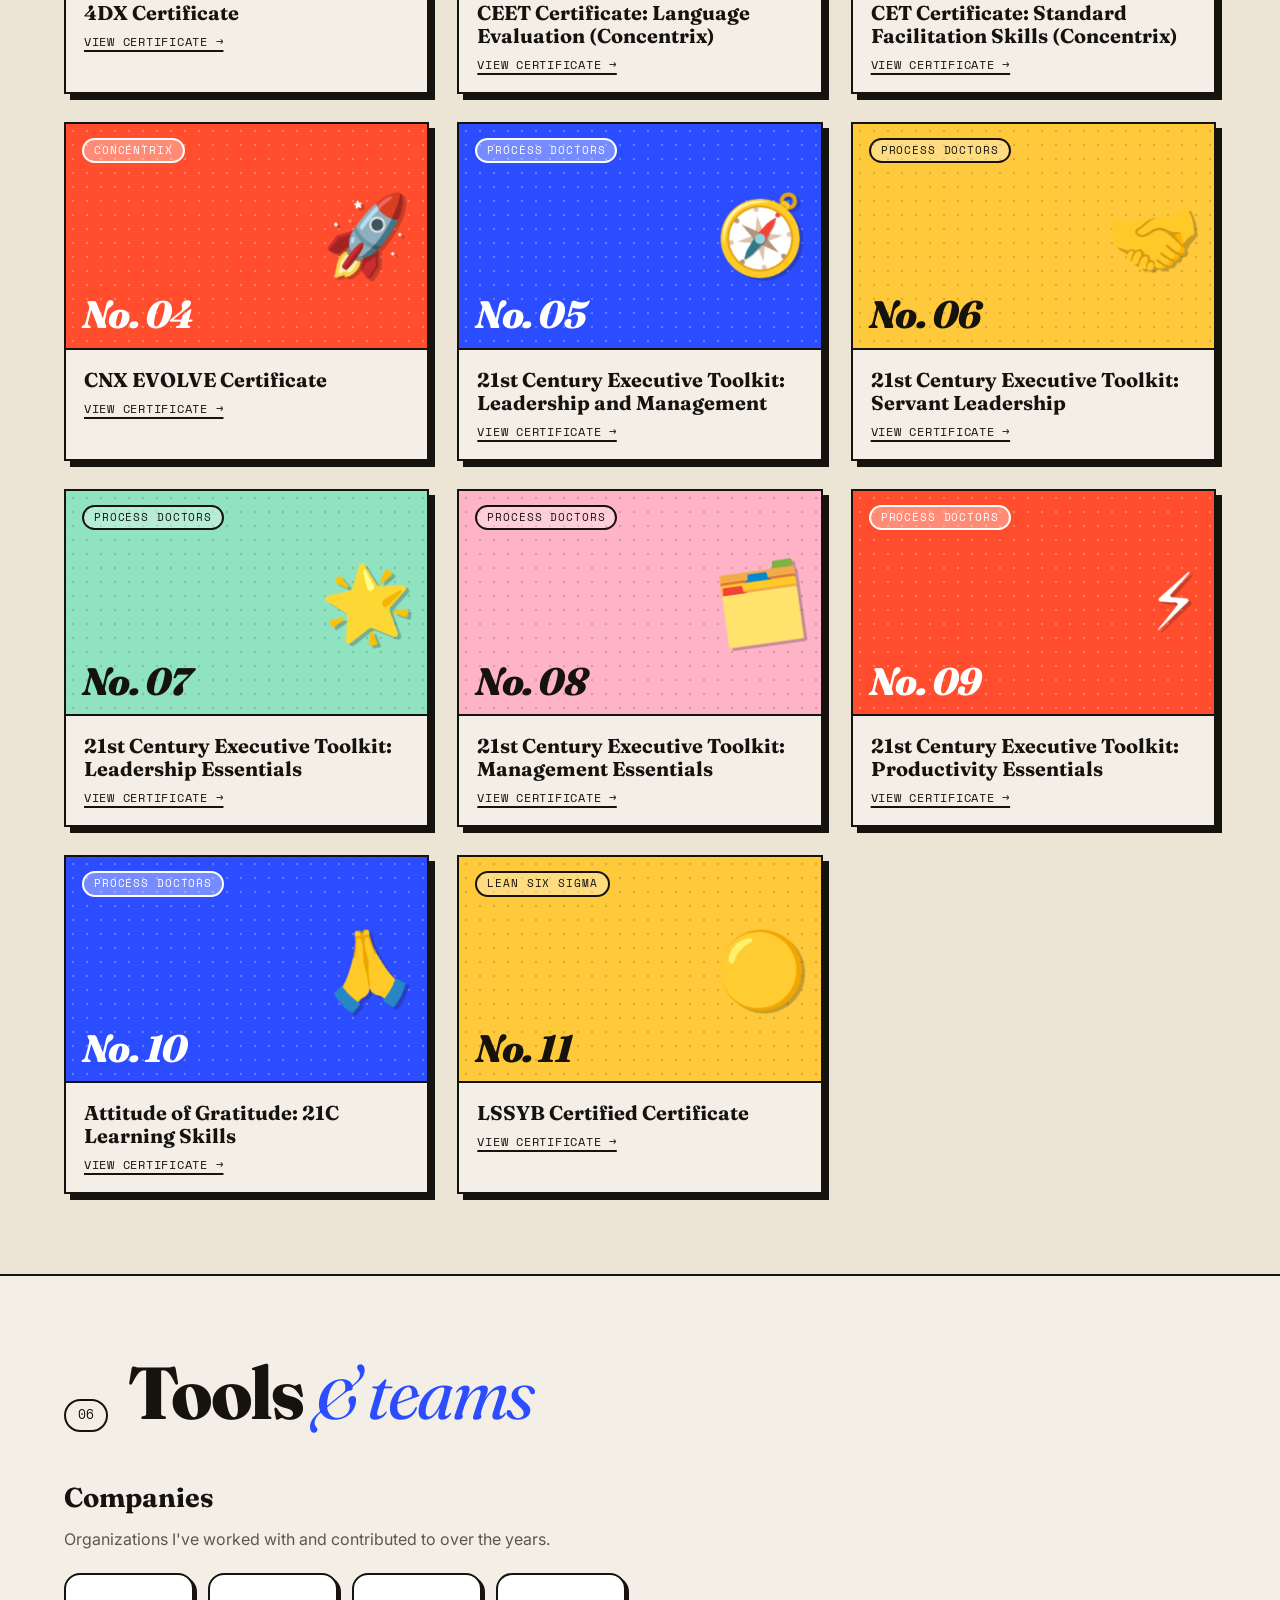
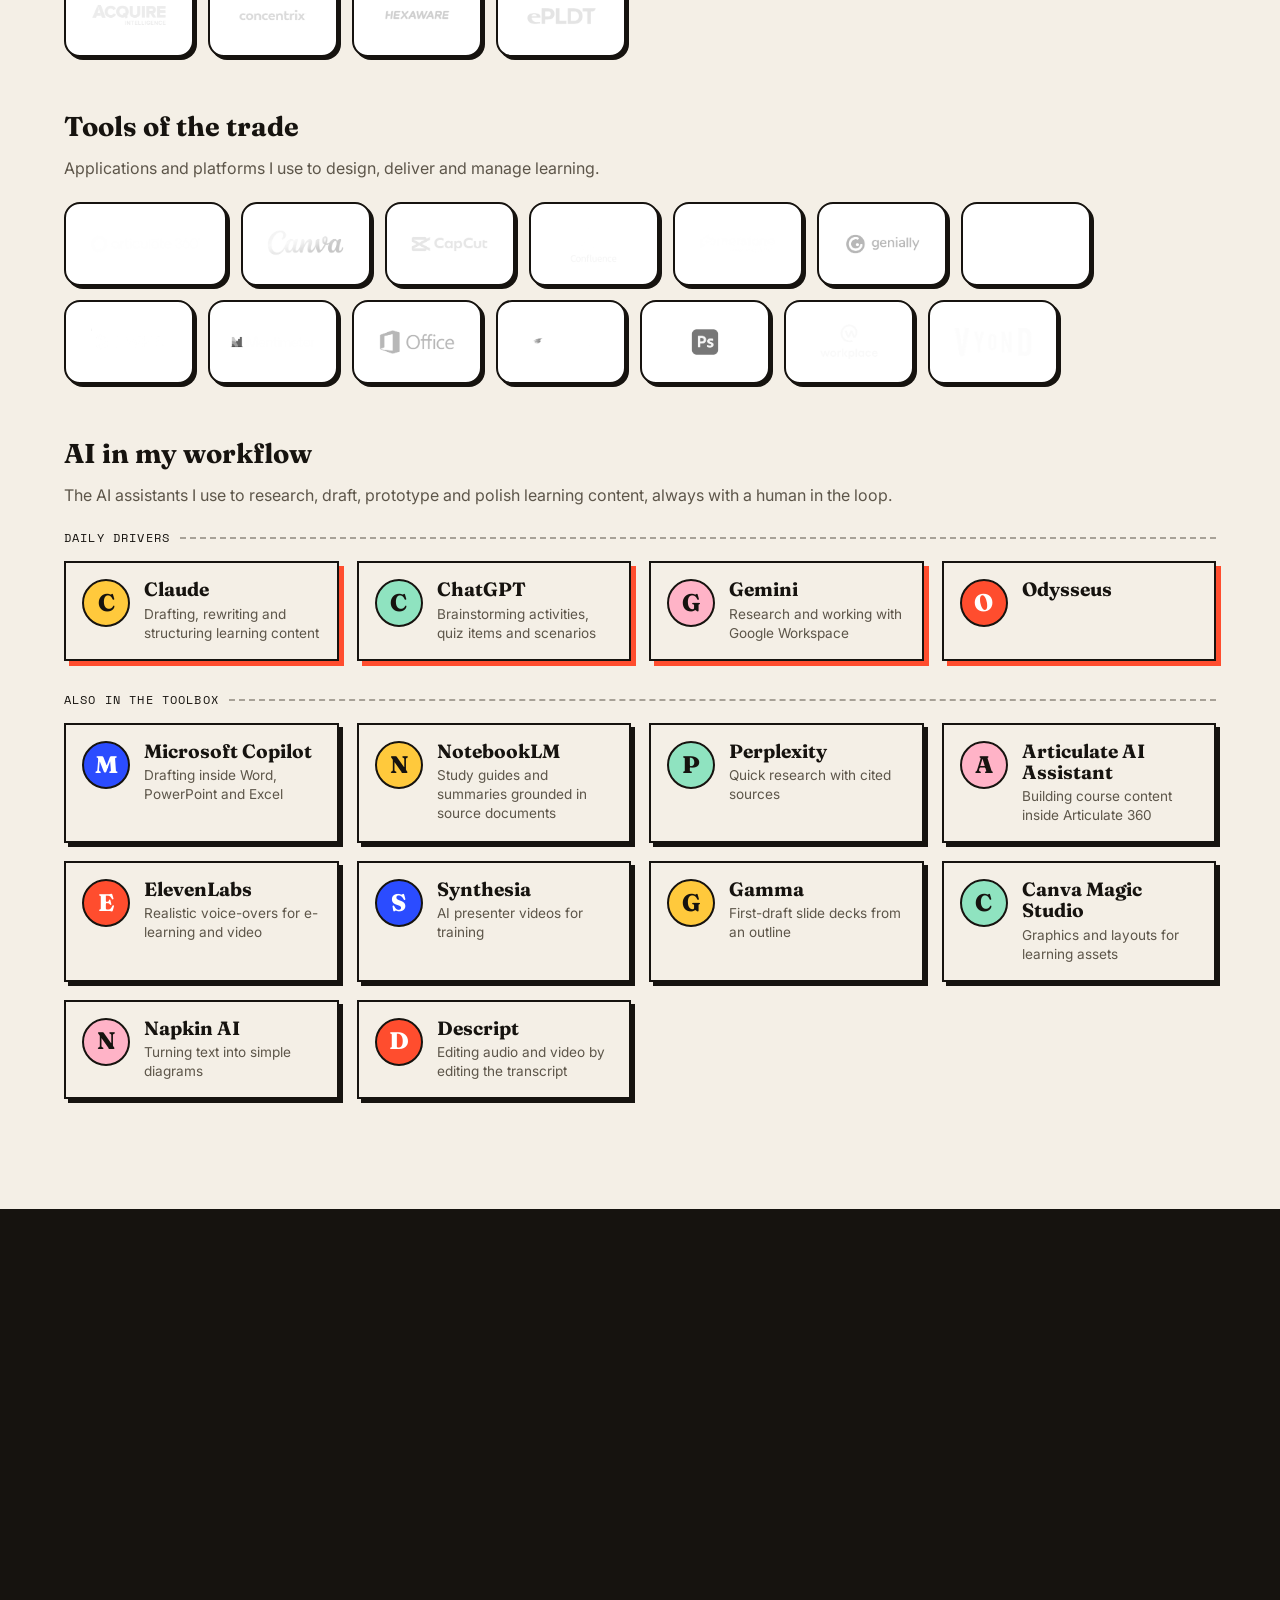
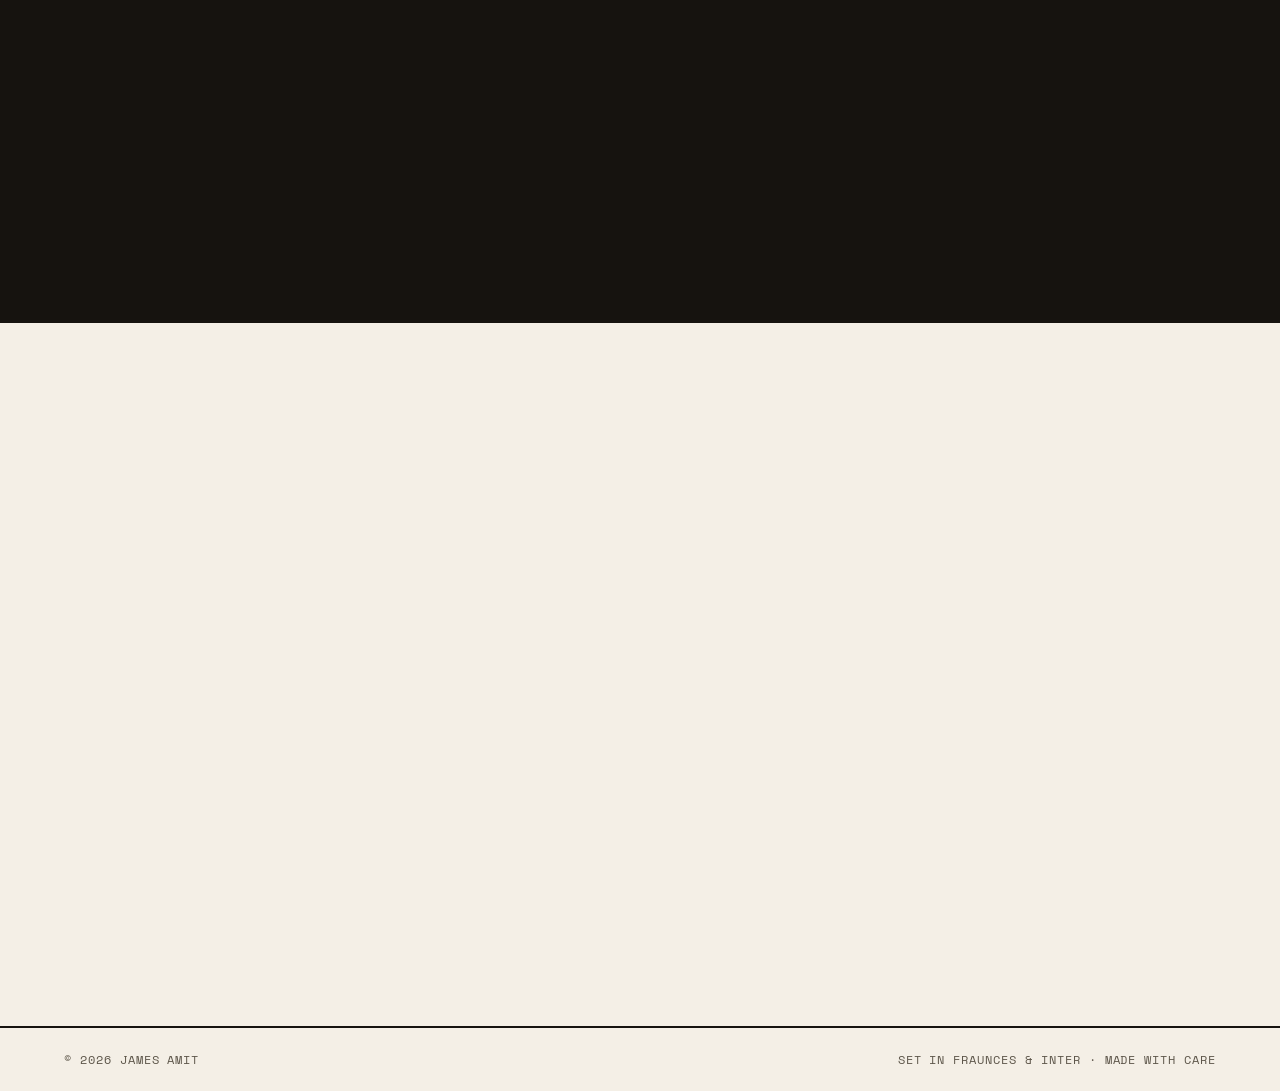
==== commit 1c7a674b: "Update index.html" ====
--- a/index.html
+++ b/index.html
@@ -278,6 +278,23 @@
 .modal-body.case-body{background:var(--paper)}
 .modal-body iframe{width:100%;height:100%;border:0}
 
+/* full-screen course player (in-page, no new tab, no address shown) */
+.stage{position:fixed;inset:0;z-index:200;display:none;flex-direction:column;background:var(--paper);height:100vh;height:100dvh}
+.stage.on{display:flex}
+.stage-bar{flex:none;display:flex;align-items:center;justify-content:space-between;gap:12px;padding:8px 14px;border-bottom:var(--rule);background:var(--paper)}
+.stage-bar .now{display:flex;align-items:center;gap:12px;min-width:0}
+.stage-bar .now .mono{flex:none;background:var(--accent);color:#fff;border-radius:99px;padding:2px 10px;font-weight:700}
+.stage-bar h3{font-family:var(--serif);font-size:1.05rem;white-space:nowrap;overflow:hidden;text-overflow:ellipsis}
+.stage-bar .acts{display:flex;gap:8px;flex:none}
+.stage-btn{display:inline-flex;align-items:center;gap:8px;border:var(--rule);background:var(--paper);color:var(--ink);border-radius:99px;padding:8px 16px;font-family:var(--mono);font-size:.72rem;letter-spacing:.08em;text-transform:uppercase;cursor:pointer;box-shadow:3px 3px 0 var(--ink);transition:transform .15s,box-shadow .15s}
+.stage-btn:hover{transform:translate(2px,2px);box-shadow:1px 1px 0 var(--ink)}
+.stage-btn[hidden]{display:none}
+.stage-btn.x{background:var(--sun);color:#16130f}
+.stage-btn:focus-visible{outline:3px solid var(--accent-2);outline-offset:3px}
+.stage-body{flex:1;min-height:0;background:var(--paper)}
+.stage-body iframe{width:100%;height:100%;border:0;display:block;background:var(--paper)}
+@media(max-width:520px){.stage-bar .now .mono{display:none}.stage-btn span{display:none}.stage-btn{padding:10px 14px}}
+
 /* reveal */
 .rv{opacity:0;transform:translateY(24px);transition:opacity .7s,transform .7s}
 .rv.in{opacity:1;transform:none}
@@ -313,7 +330,7 @@
   <div class="wrap">
     <div class="hero-grid">
       <div>
-        <div class="kicker mono"><b>Vol. 2026</b><span>The Learning Design Edition</span></div>
+        <div class="kicker mono"><b>2026 Portofolio</b><span>The Learning Design Edition</span></div>
         <h1 class="big">Making <span class="hl">complex</span> things <em>click.</em></h1>
         <p class="lede">I'm James Amit, an instructional designer and former training supervisor. I turn dense information into learning people actually remember, and can measure.</p>
         <div class="btn-row">
@@ -532,6 +549,18 @@
   </div>
 </div>
 
+<!-- Full-screen course player: covers the whole page, shows no address, no "open in new tab" -->
+<div class="stage" id="stage" role="dialog" aria-modal="true" aria-label="Course player">
+  <div class="stage-bar">
+    <div class="now"><span class="mono">Now playing</span><h3 id="stageTitle"></h3></div>
+    <div class="acts">
+      <button class="stage-btn" id="stageFs" type="button" hidden>⛶ <span>Full screen</span></button>
+      <button class="stage-btn x" id="stageClose" type="button" aria-label="Close course">✕ <span>Close</span></button>
+    </div>
+  </div>
+  <div class="stage-body" id="stageBody"></div>
+</div>
+
 <script>
 /* =====================================================================
    CONFIG — edit these
@@ -564,7 +593,8 @@
 /* ---------------------------------------------------------------------
    MICROLEARNING COURSES
    To make a course launchable, paste its link into `url`. That's it.
-   The "Launch course" button then opens it in a pop-up viewer.
+   The "Launch course" button then opens it in a full-screen player inside
+   the page (no new tab, no address shown).
 
    What works for `url`:
    - Articulate Rise / Storyline published link (Articulate Review or 360 share link)
@@ -574,7 +604,7 @@
      (YouTube "watch" links and Drive "view" links are converted automatically)
    Leave `url` empty and the card shows "Coming soon".
    Optional: `duration` (e.g. "5 min"), `embed` (use a different iframe URL
-   than the "Open in new tab" link).
+   than `url`).
    --------------------------------------------------------------------- */
 const courseGroups = ["Skill Improvement Courses","People & Performance Courses"];
 const projects = [
@@ -806,23 +836,38 @@
   $('#modalBody').innerHTML=`<iframe title="${esc(title)}" src="https://docs.google.com/viewer?embedded=true&url=${encodeURIComponent(url)}"></iframe>`;
   modal.classList.add('on'); document.body.style.overflow='hidden';
 }
-function openCourse(i){
+/* full-screen course player */
+const stage=$('#stage'); let stageFrom=null;
+function openCourse(i,trigger){
   const p=projects[i]; if(!p||!p.url) return;
-  $('#modalTitle').textContent=p.title;
-  const open=$('#modalOpen'); open.href=p.url; open.style.display='';
-  const body=$('#modalBody'); body.className='modal-body';
-  body.innerHTML=`<iframe title="${esc(p.title)}" src="${esc(p.embed||toEmbed(p.url))}" allow="autoplay; fullscreen; encrypted-media; clipboard-write" allowfullscreen></iframe>`;
-  modal.classList.add('on'); document.body.style.overflow='hidden';
+  stageFrom=trigger||null;
+  $('#stageTitle').textContent=p.title;
+  $('#stageBody').innerHTML=`<iframe title="${esc(p.title)}" src="${esc(p.embed||toEmbed(p.url))}" referrerpolicy="no-referrer" allow="autoplay; fullscreen; encrypted-media; clipboard-write" allowfullscreen></iframe>`;
+  stage.classList.add('on'); document.body.style.overflow='hidden';
+  $('#stageFs').hidden = !(stage.requestFullscreen||stage.webkitRequestFullscreen);
+  $('#stageClose').focus();
 }
+function closeStage(){
+  if(!stage.classList.contains('on')) return;
+  if(document.fullscreenElement && document.exitFullscreen){ try{document.exitFullscreen();}catch(_){} }
+  stage.classList.remove('on'); $('#stageBody').innerHTML=''; document.body.style.overflow='';
+  if(stageFrom && stageFrom.focus) stageFrom.focus(); stageFrom=null;
+}
+$('#stageClose').addEventListener('click',closeStage);
+$('#stageFs').addEventListener('click',()=>{
+  const el=stage;
+  if(document.fullscreenElement){ document.exitFullscreen&&document.exitFullscreen(); }
+  else (el.requestFullscreen||el.webkitRequestFullscreen).call(el);
+});
 function closeModal(){ modal.classList.remove('on'); $('#modalBody').innerHTML=''; document.body.style.overflow=''; }
 document.addEventListener('click',e=>{
   const b=e.target.closest('[data-pdf]'); if(b) openPdf(b.dataset.pdf,b.dataset.title);
-  const c=e.target.closest('[data-launch]'); if(c) openCourse(+c.dataset.launch);
+  const c=e.target.closest('[data-launch]'); if(c) openCourse(+c.dataset.launch,c);
   if(e.target.closest('[data-goto-contact]')){ closeModal(); $('#contact').scrollIntoView({behavior:'smooth'}); setTimeout(()=>$('#mMsg').focus({preventScroll:true}),600); }
 });
 $('#modalClose').addEventListener('click',closeModal);
 modal.addEventListener('click',e=>{ if(e.target===modal) closeModal(); });
-document.addEventListener('keydown',e=>{ if(e.key==='Escape') closeModal(); });
+document.addEventListener('keydown',e=>{ if(e.key==='Escape'){ if(stage.classList.contains('on')) closeStage(); else closeModal(); } });
 
 /* visitor book (opt-in) */
 $('#visitorForm').addEventListener('submit',async e=>{
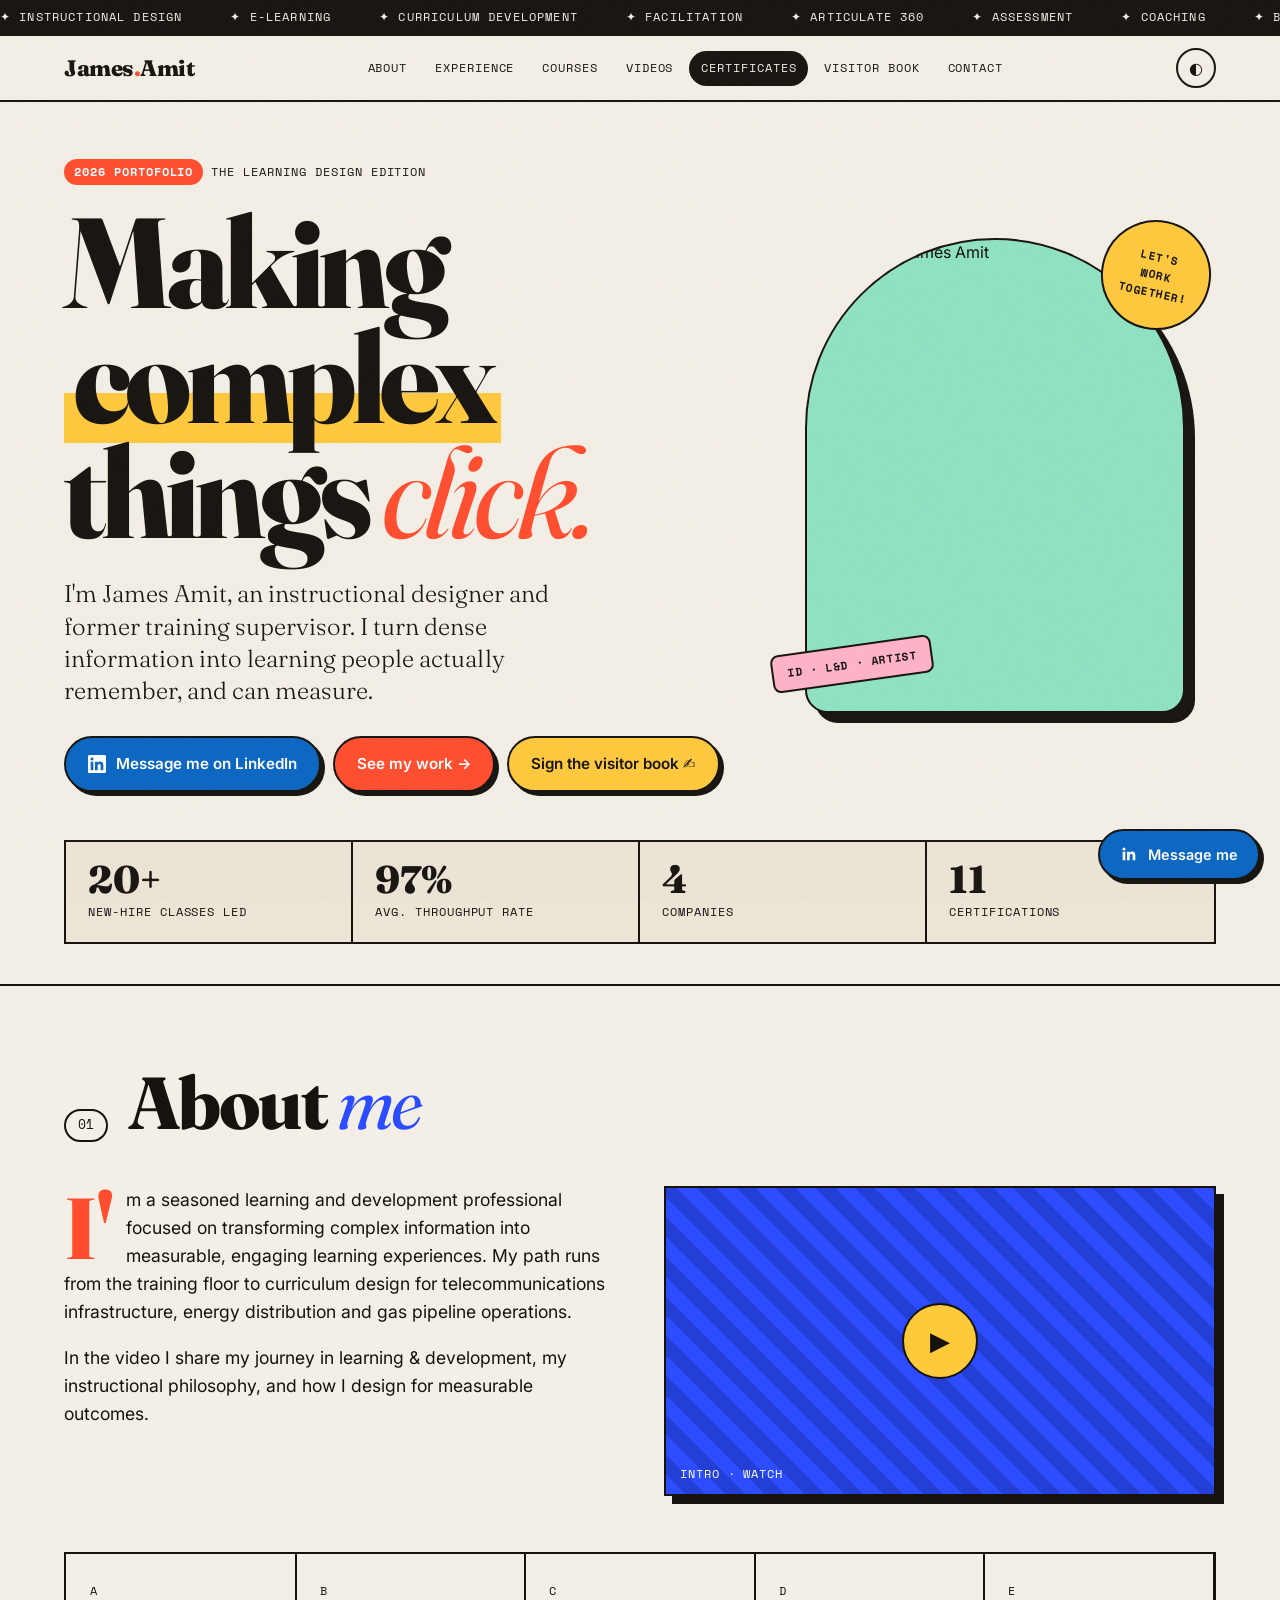
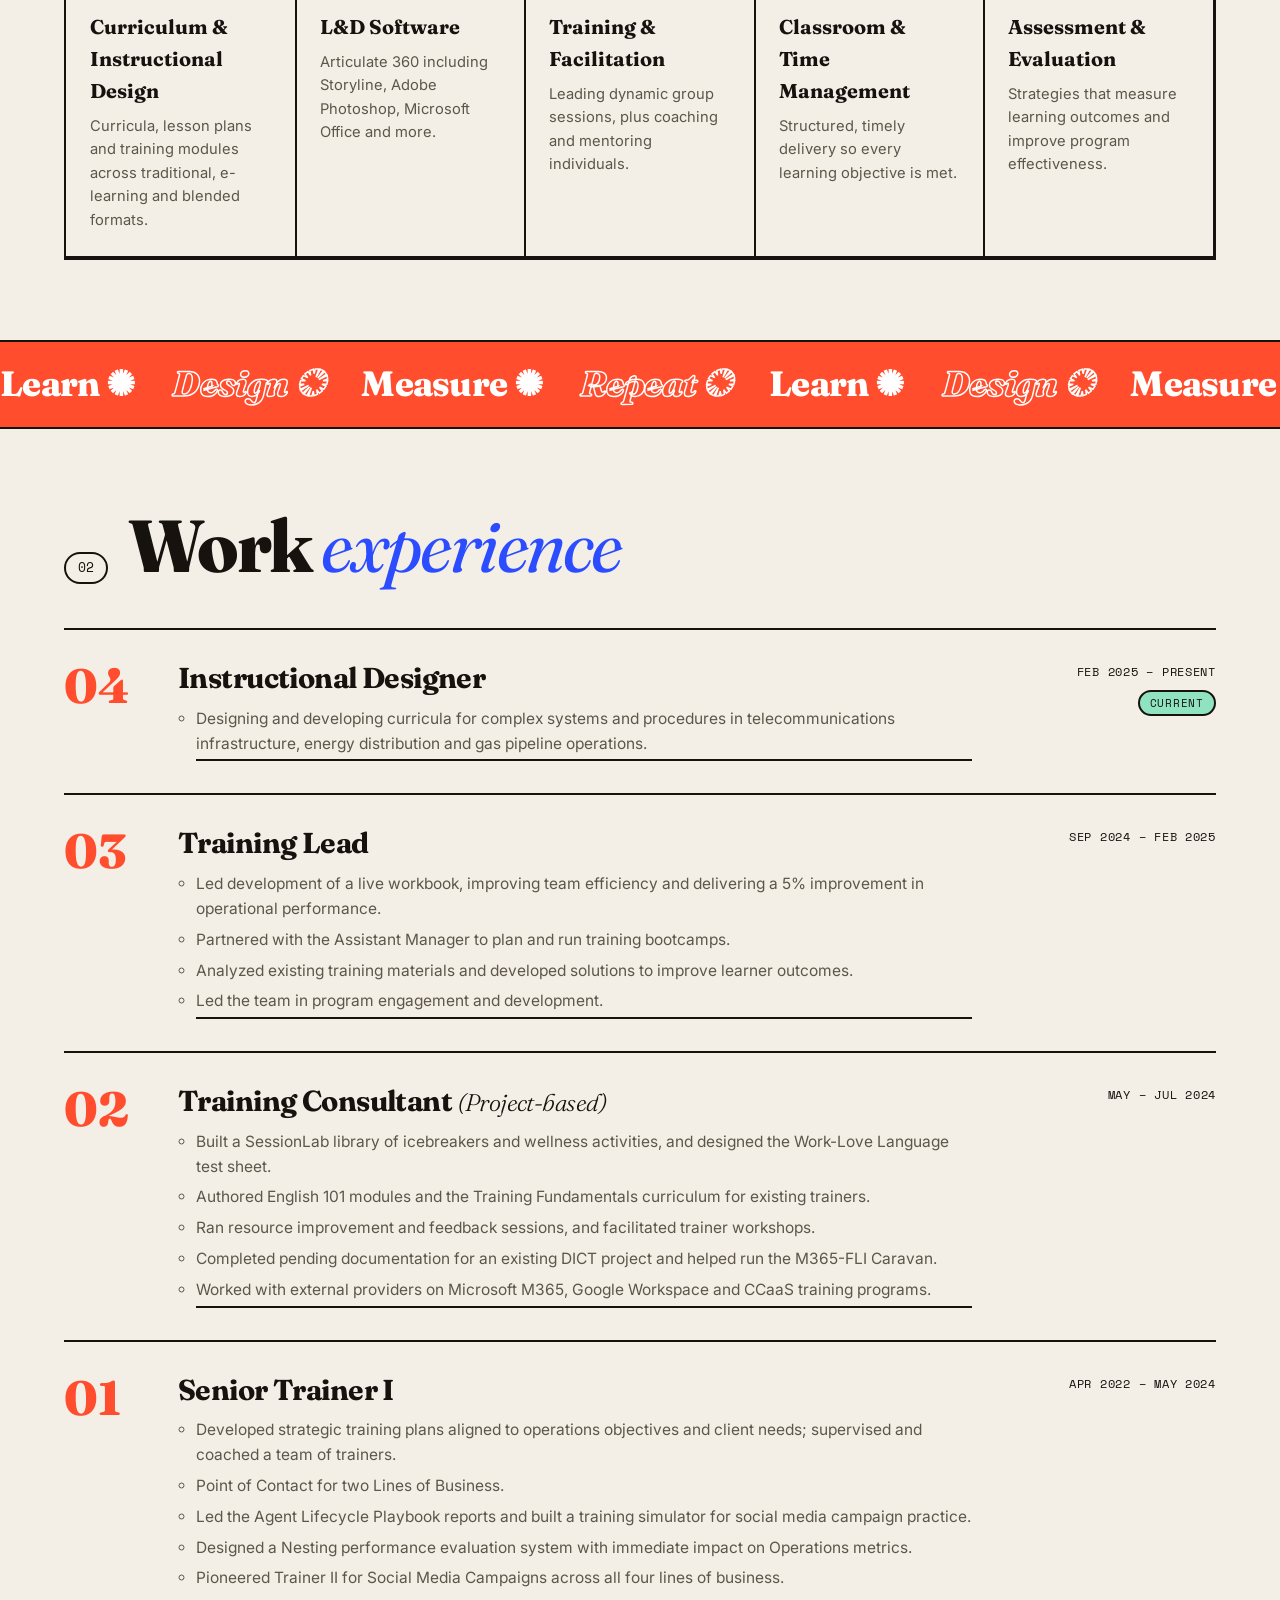
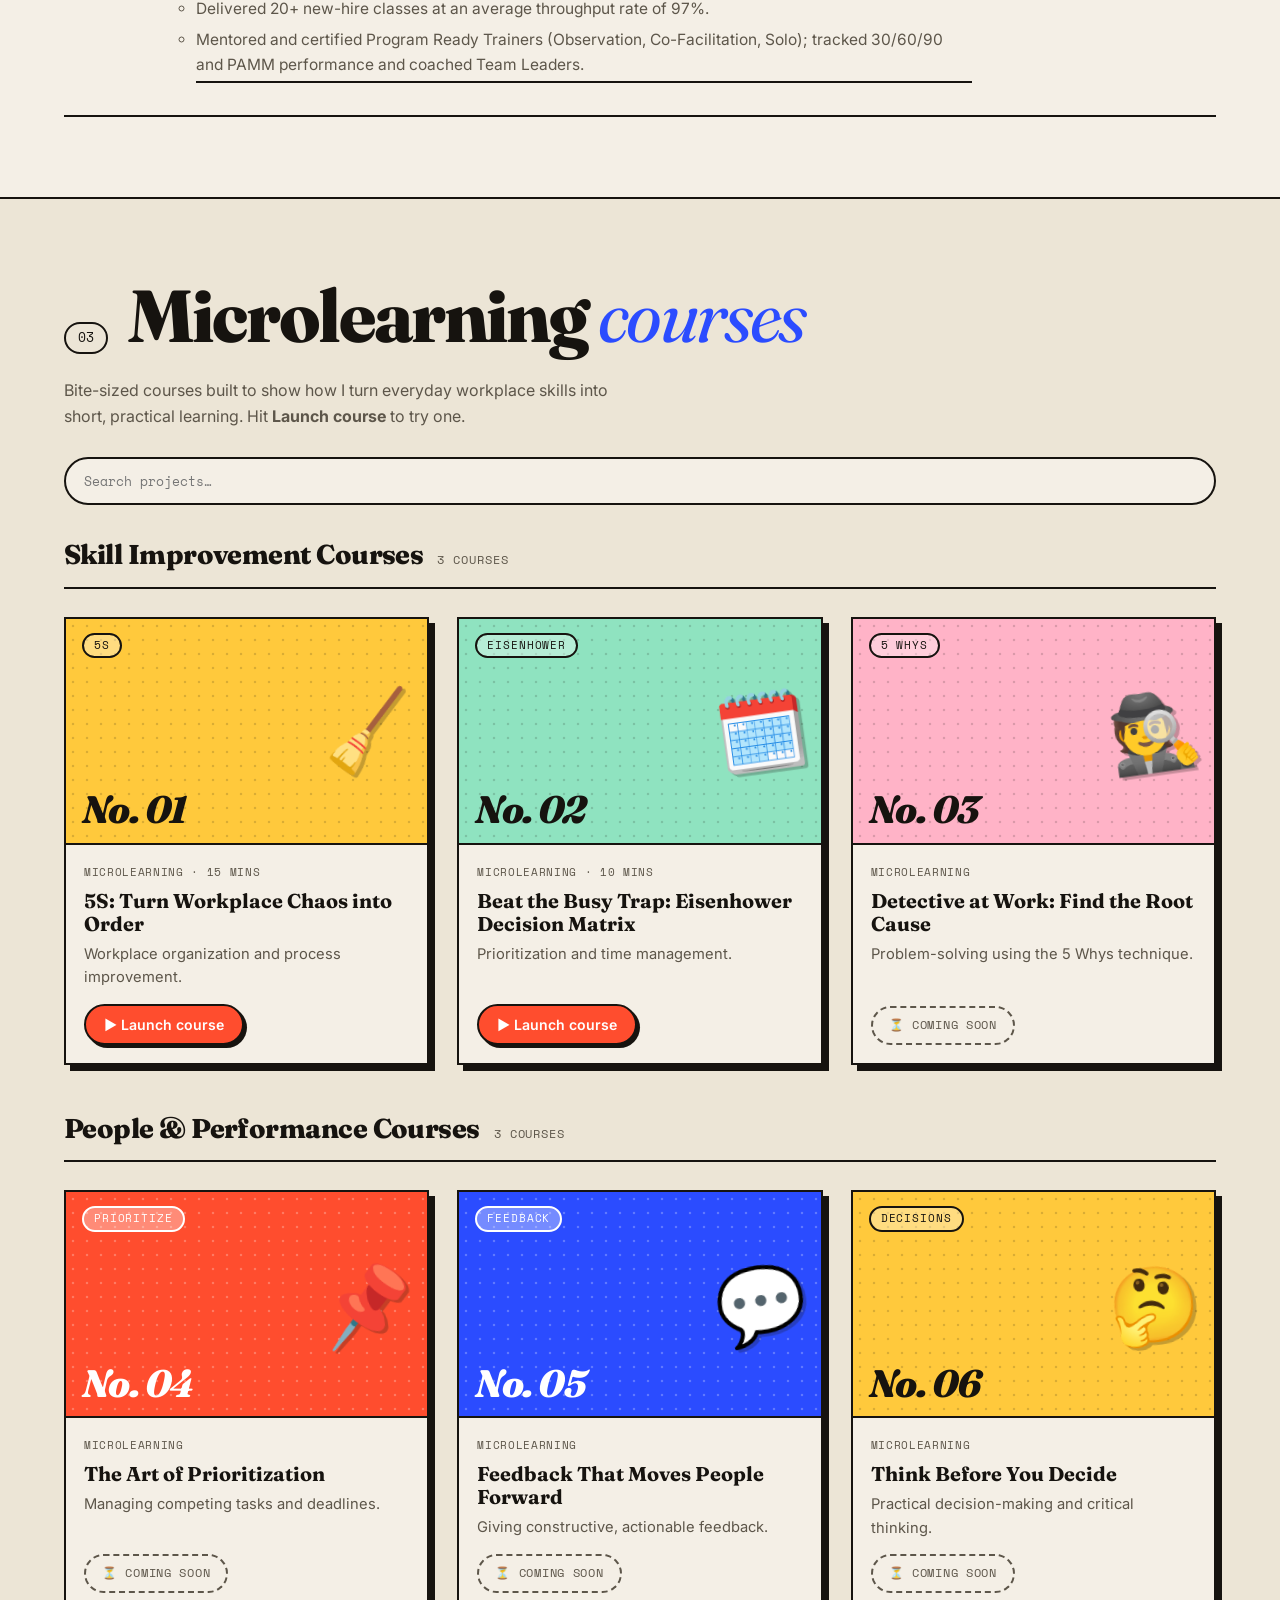
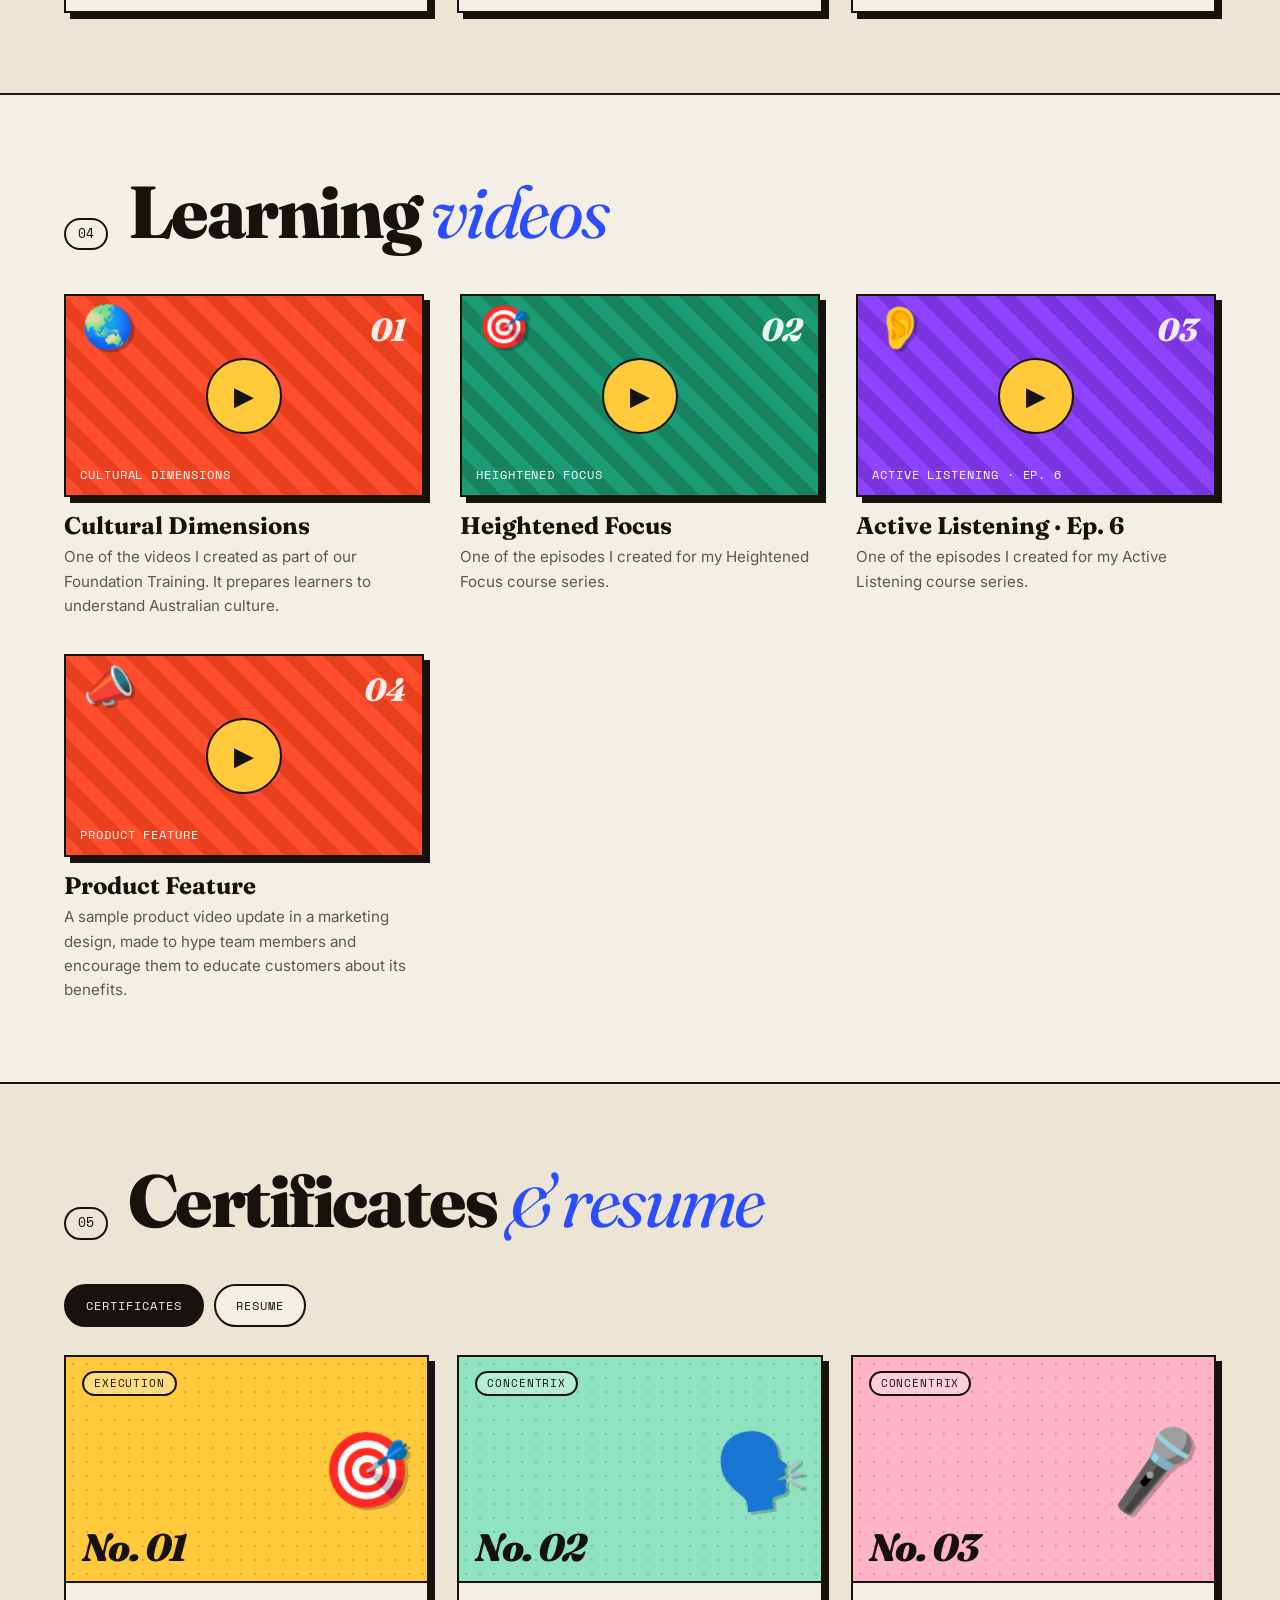
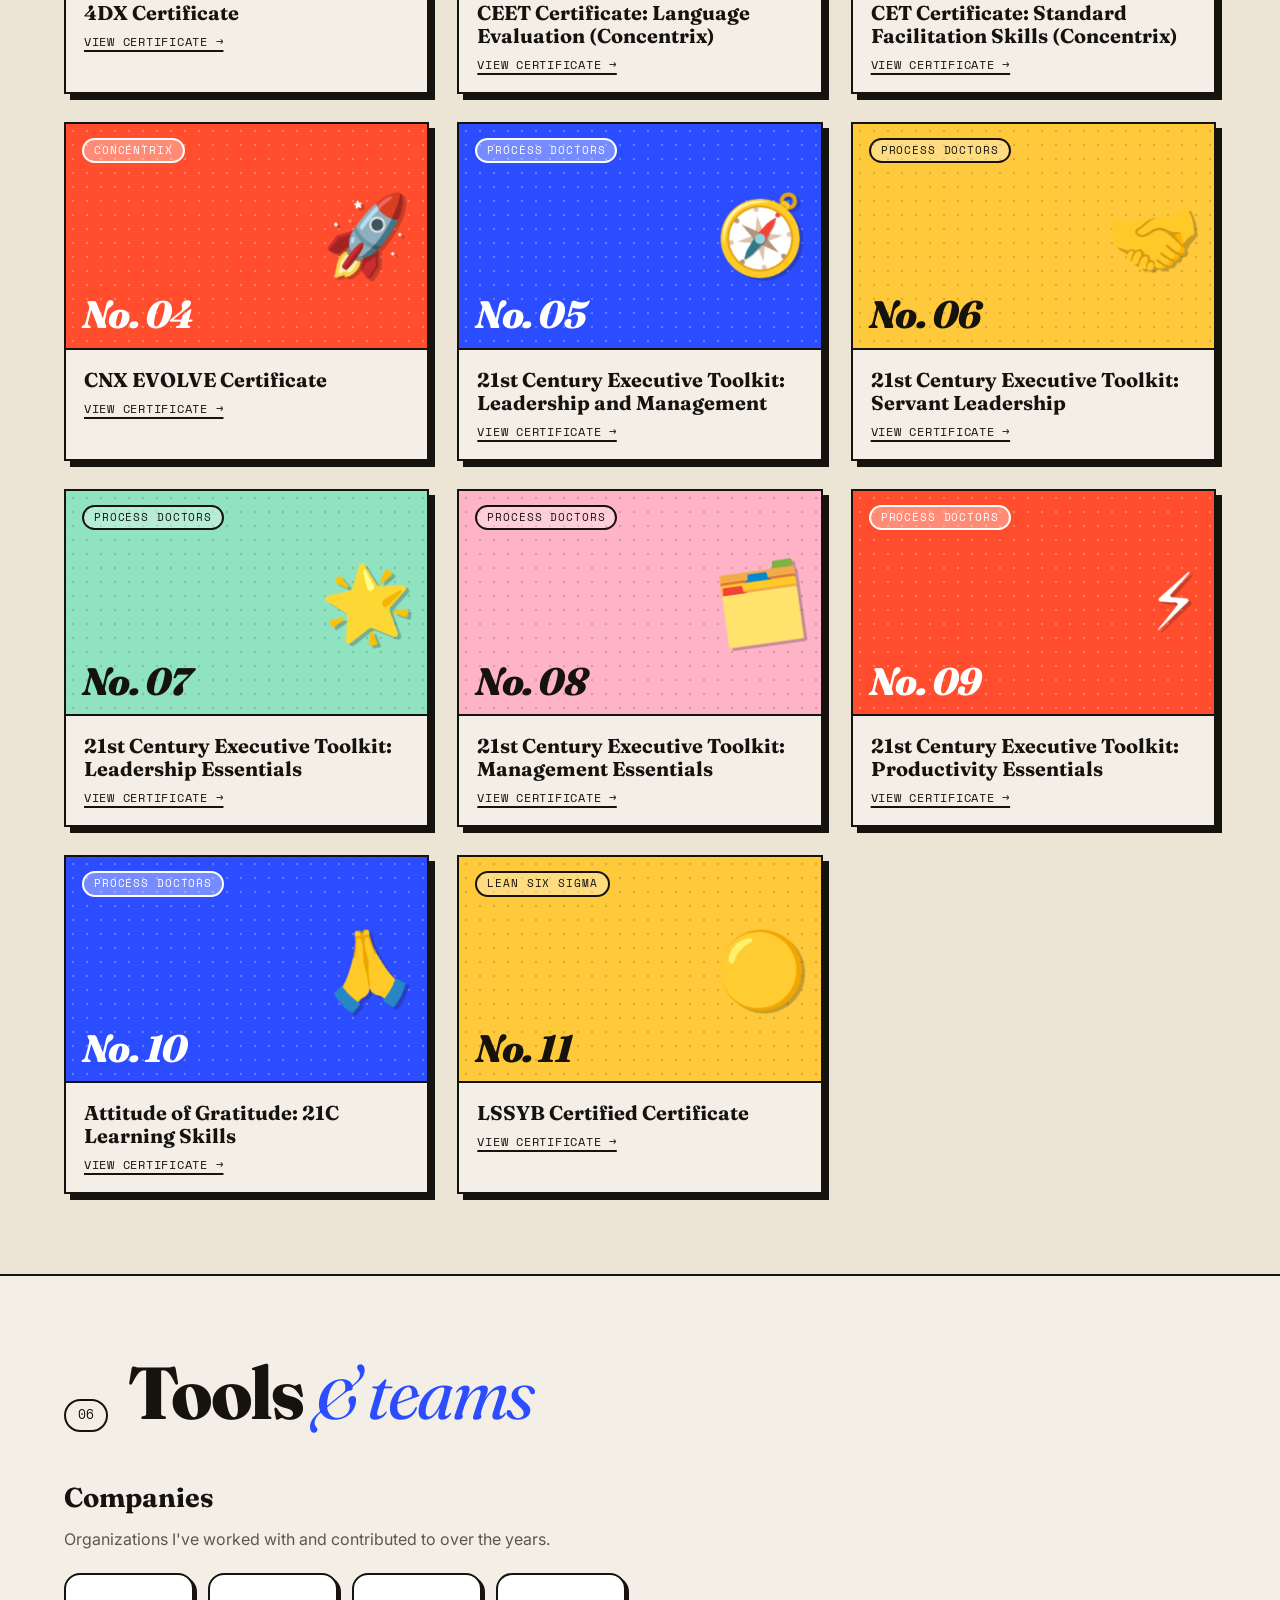
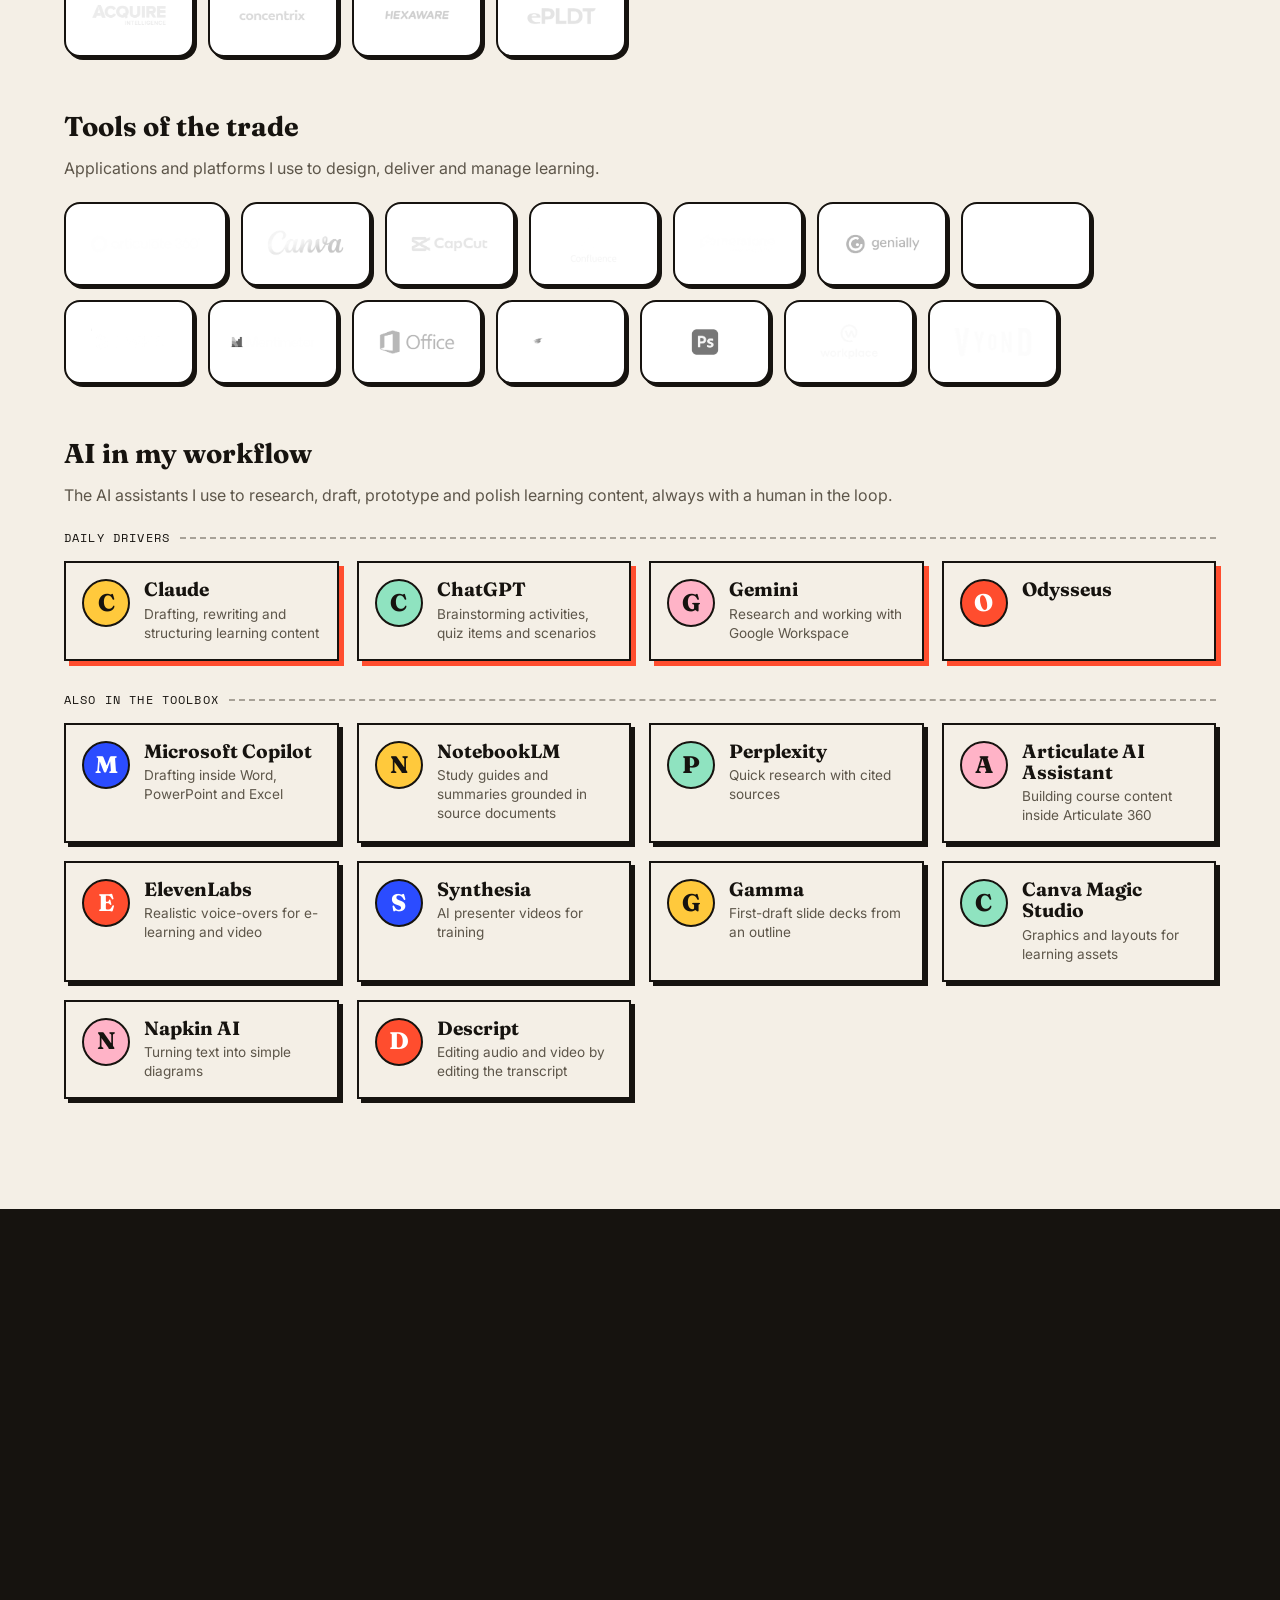
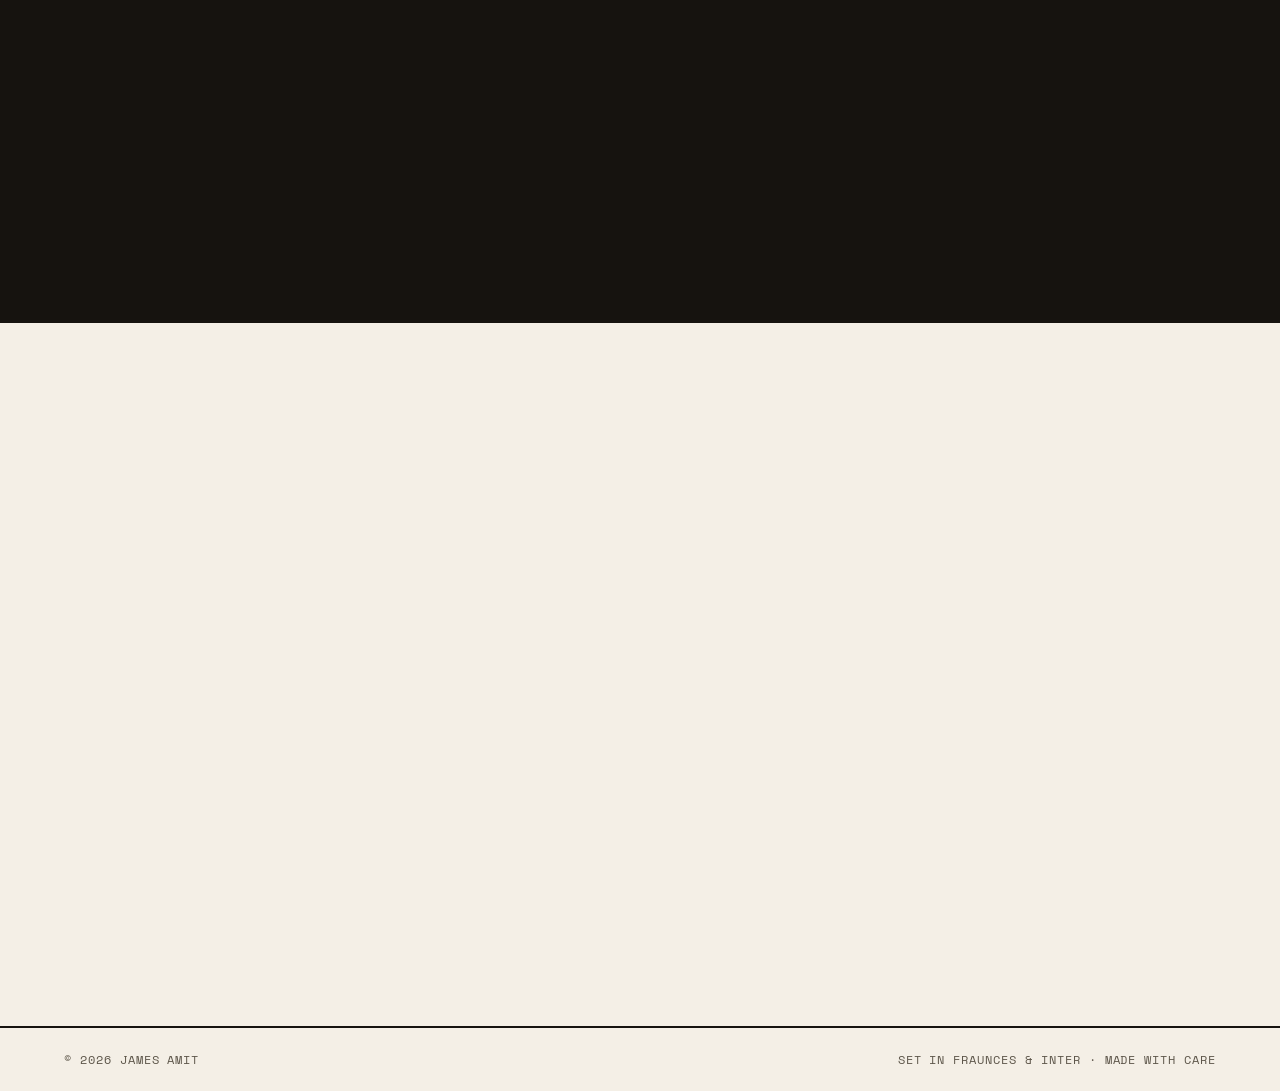
==== commit a411b3a0: "Update index.html" ====
--- a/index.html
+++ b/index.html
@@ -609,9 +609,9 @@
 const courseGroups = ["Skill Improvement Courses","People & Performance Courses"];
 const projects = [
   { group:0, title:"5S: Turn Workplace Chaos into Order", tag:"5S", glyph:"🧹",
-    summary:"Workplace organization and process improvement.", duration:"", url:"Courses/5S Micro Learning.html" },
+    summary:"Workplace organization and process improvement.", duration:"15 mins", url:"Courses/5S/5S Micro Learning.html" },
   { group:0, title:"Beat the Busy Trap: Eisenhower Decision Matrix", tag:"Eisenhower", glyph:"🗓️",
-    summary:"Prioritization and time management.", duration:"", url:"" },
+    summary:"Prioritization and time management.", duration:"10 mins", url:"Courses/Eisenhower/Eisenhower Micro Learning.html" },
   { group:0, title:"Detective at Work: Find the Root Cause", tag:"5 Whys", glyph:"🕵️",
     summary:"Problem-solving using the 5 Whys technique.", duration:"", url:"" },
   { group:1, title:"The Art of Prioritization", tag:"Prioritize", glyph:"📌",
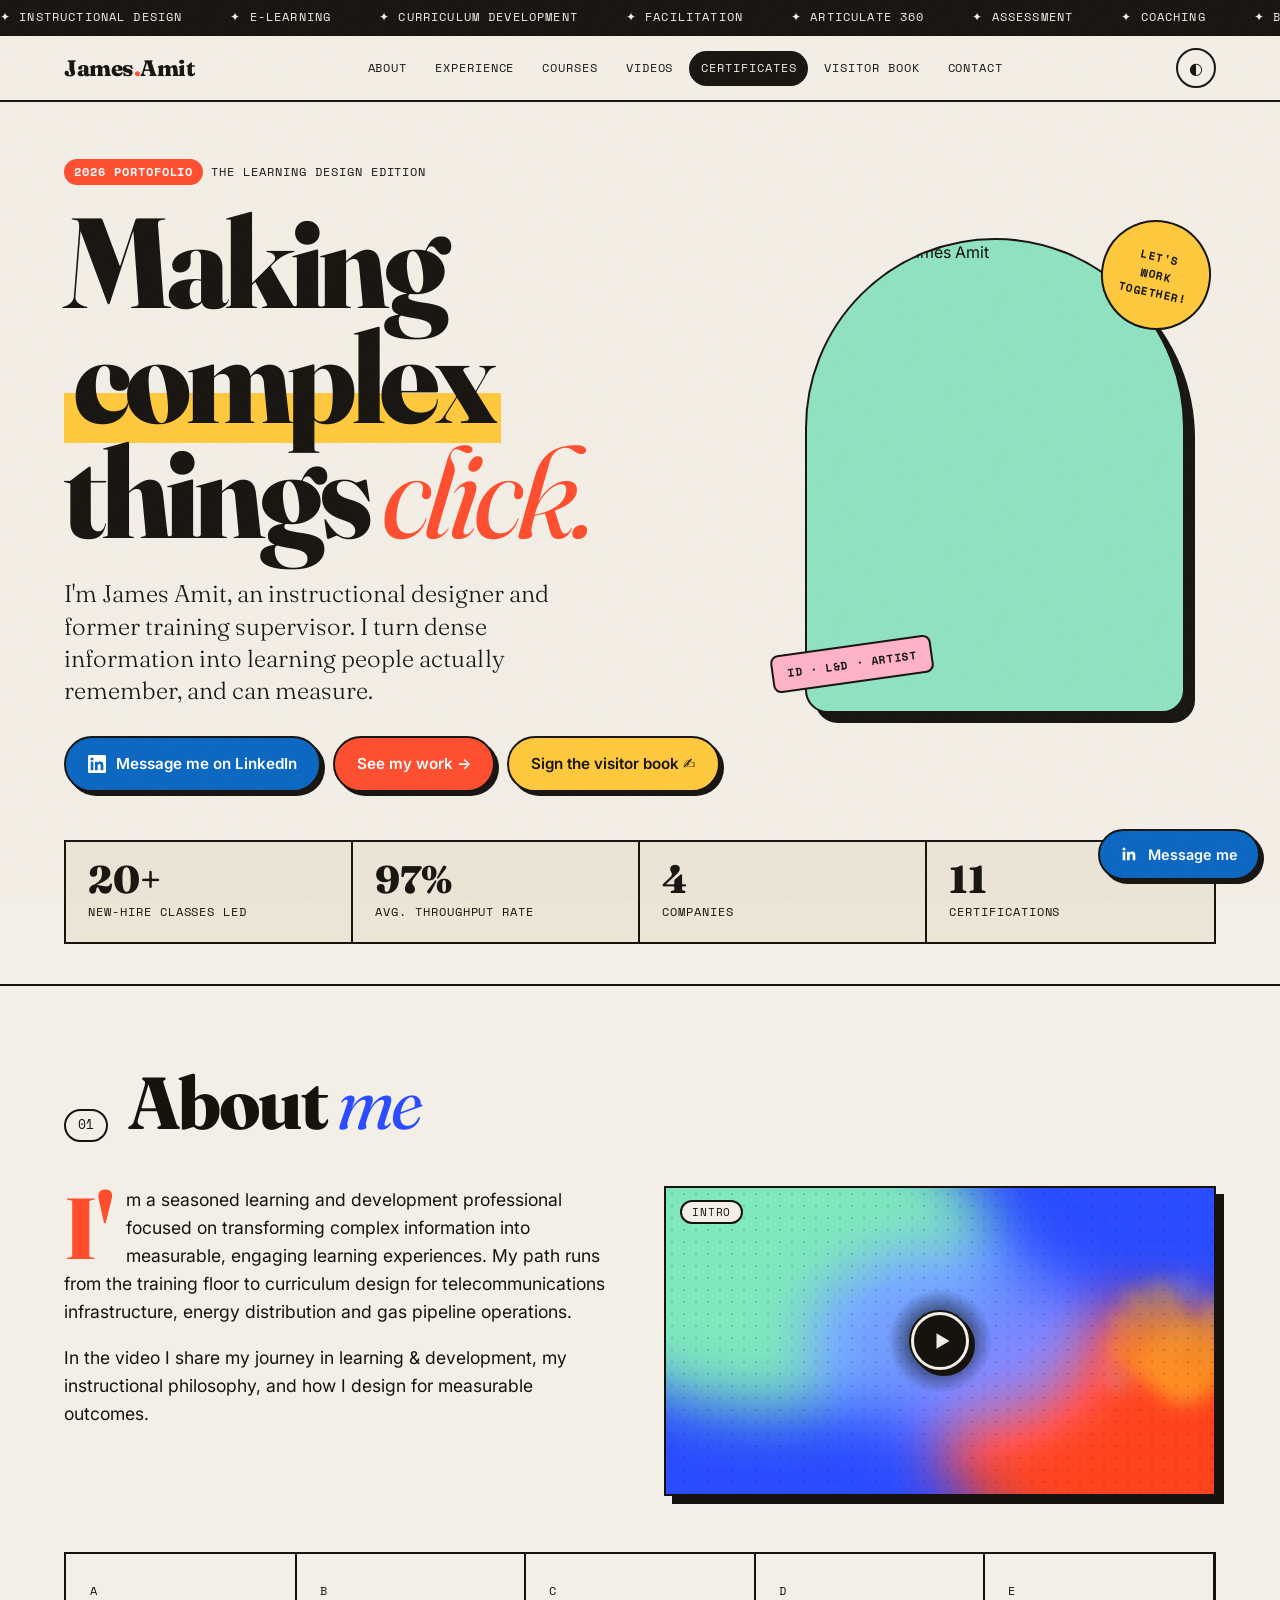
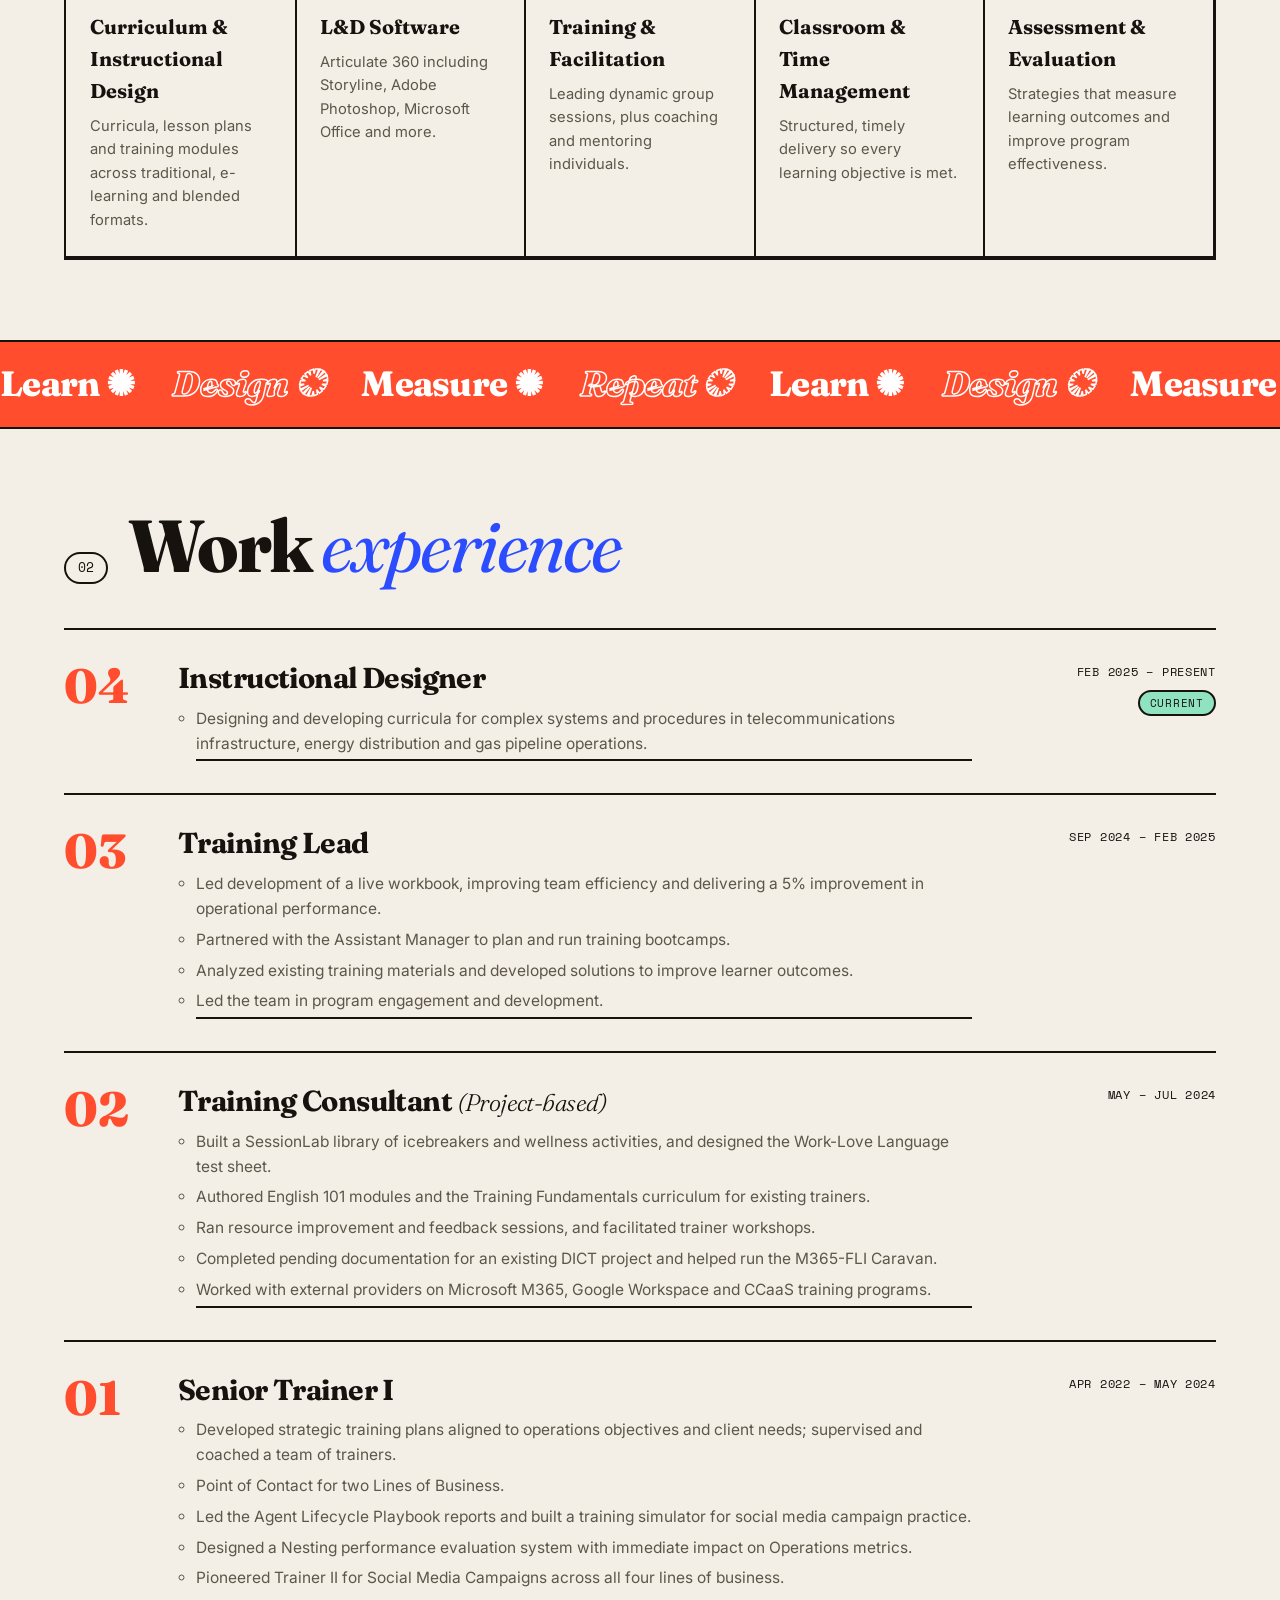
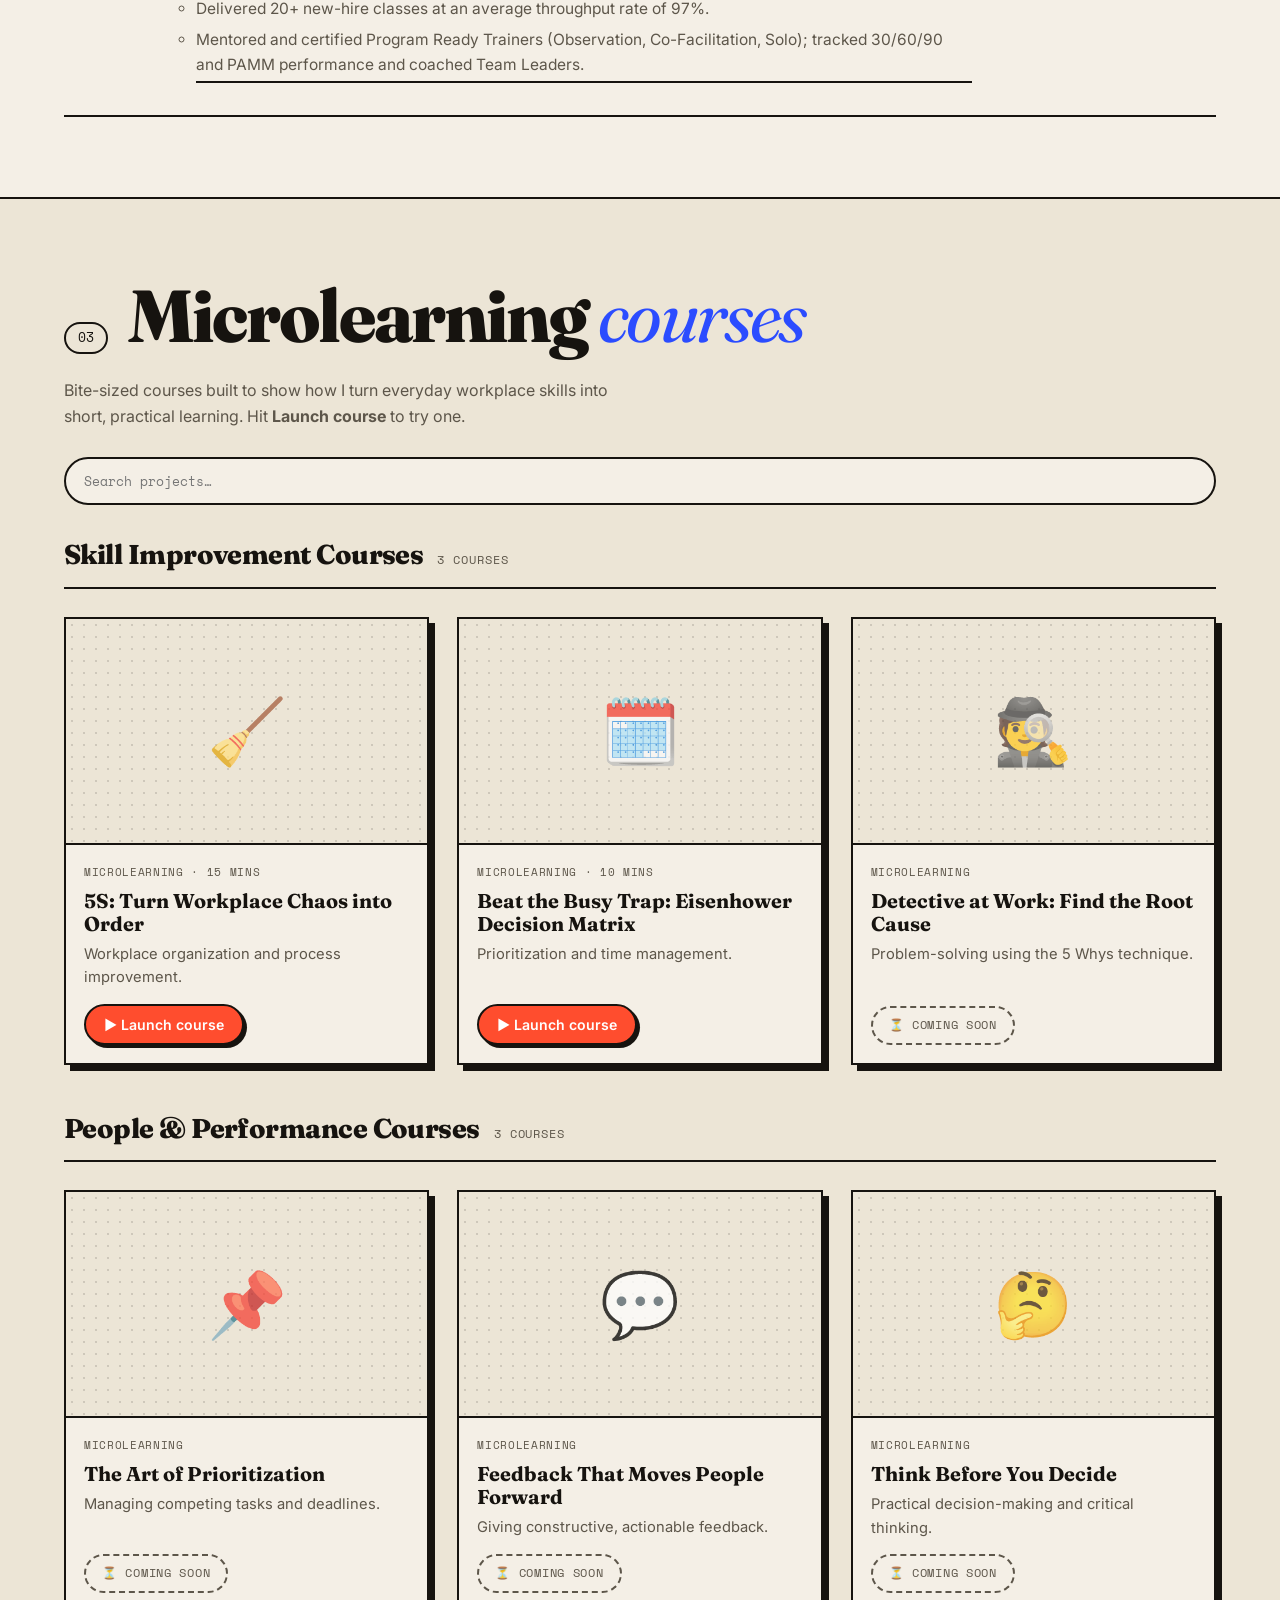
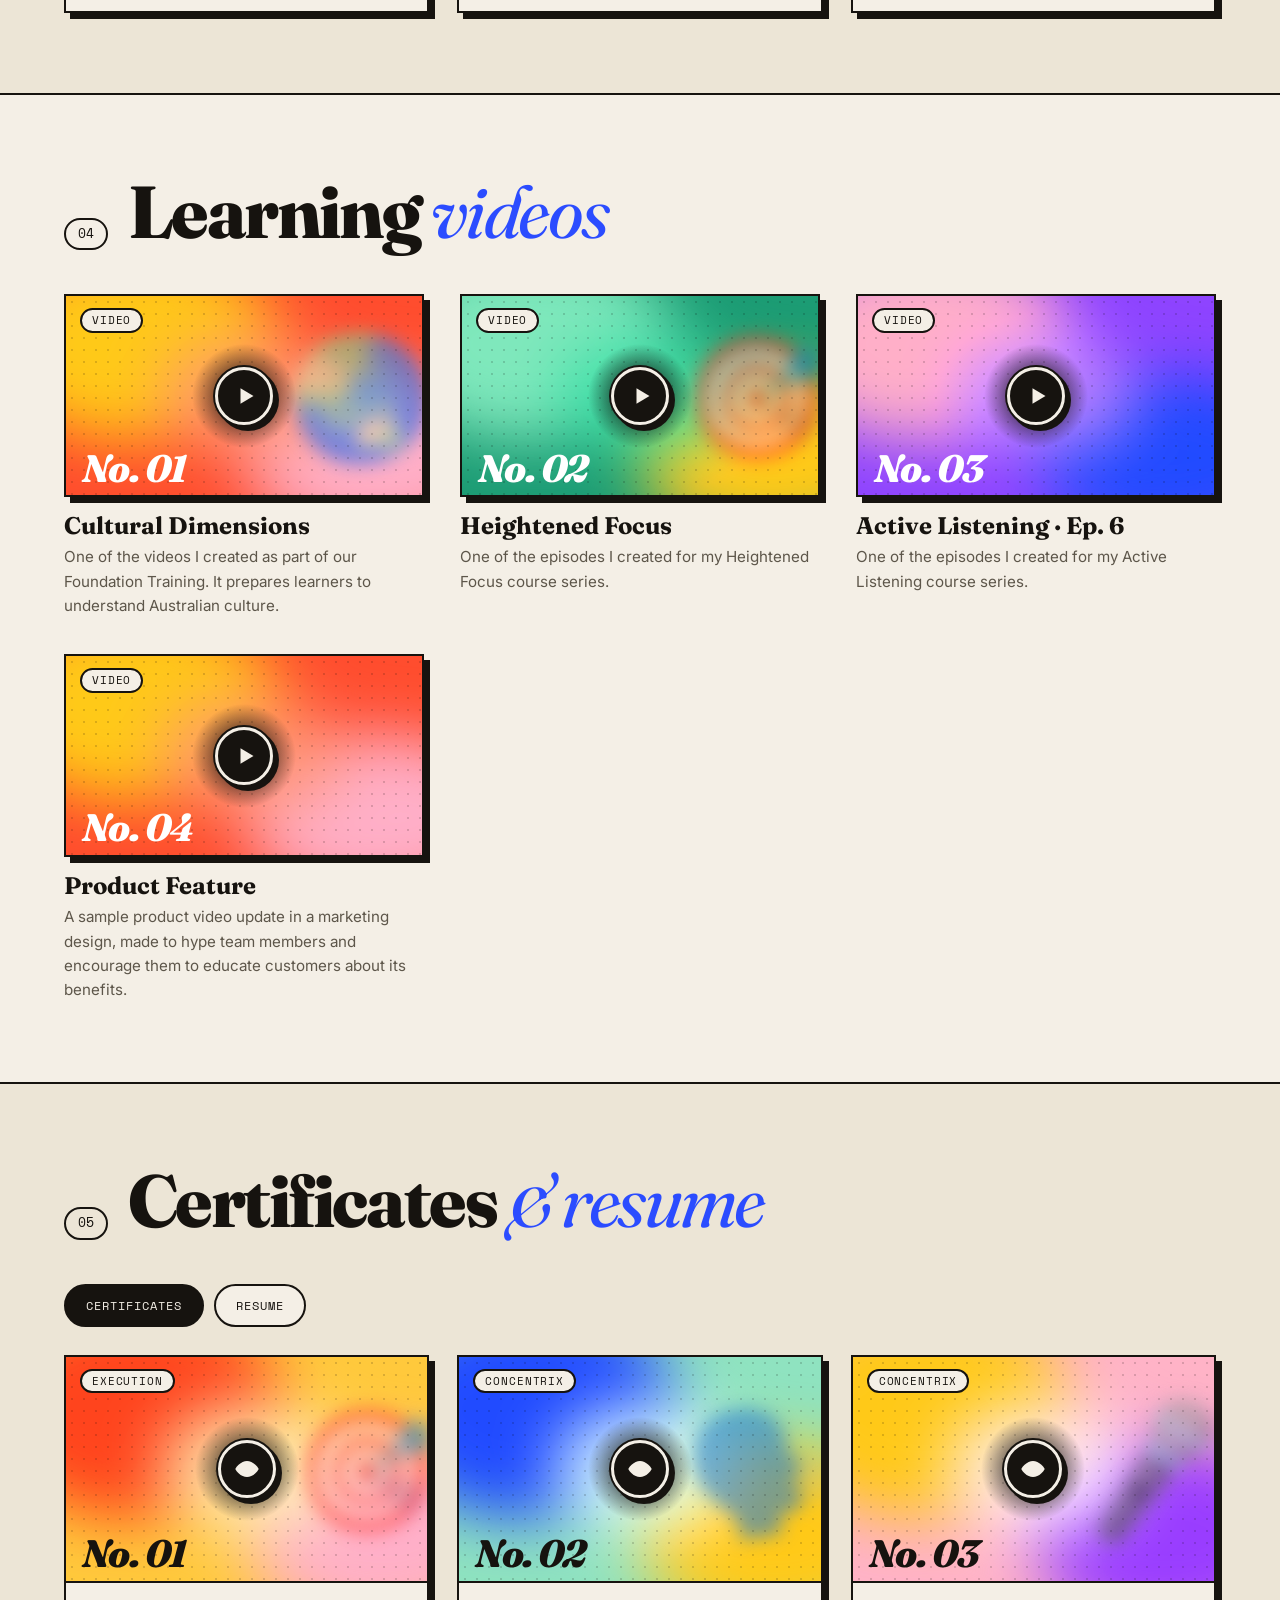
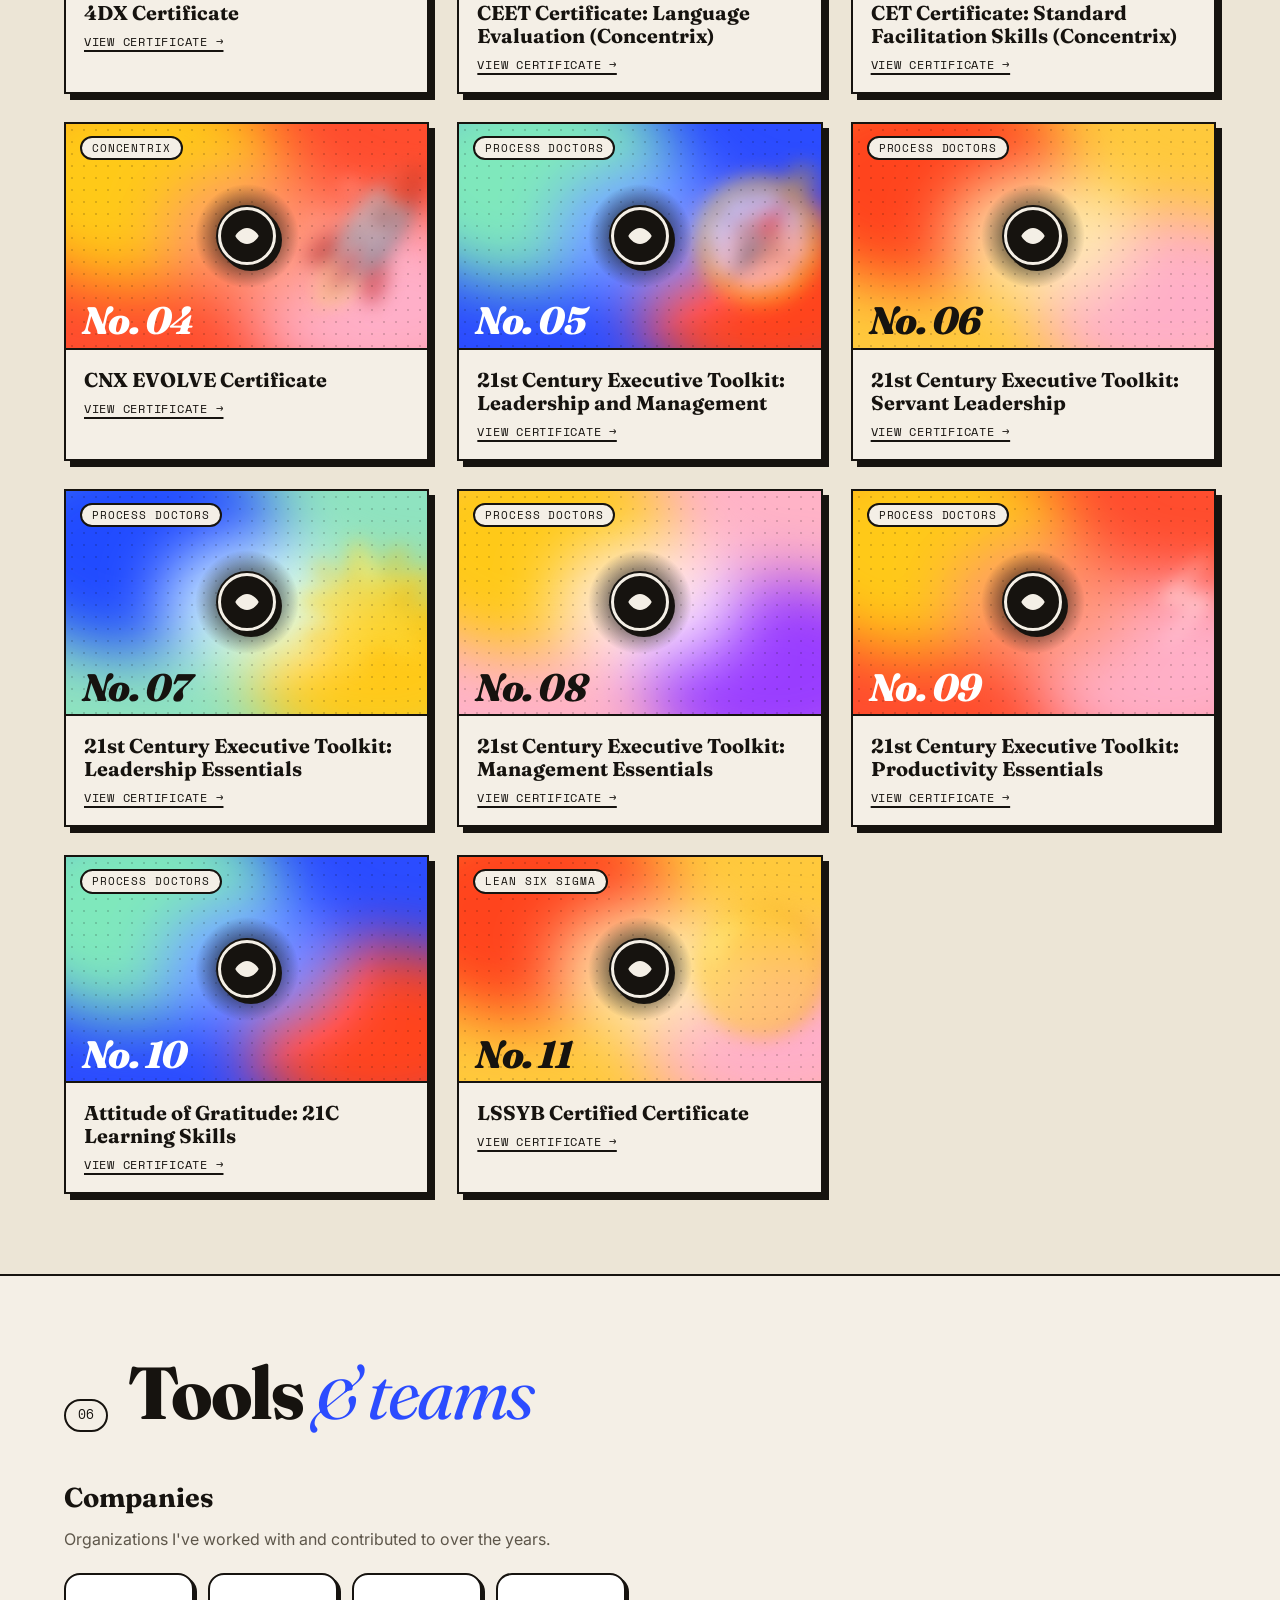
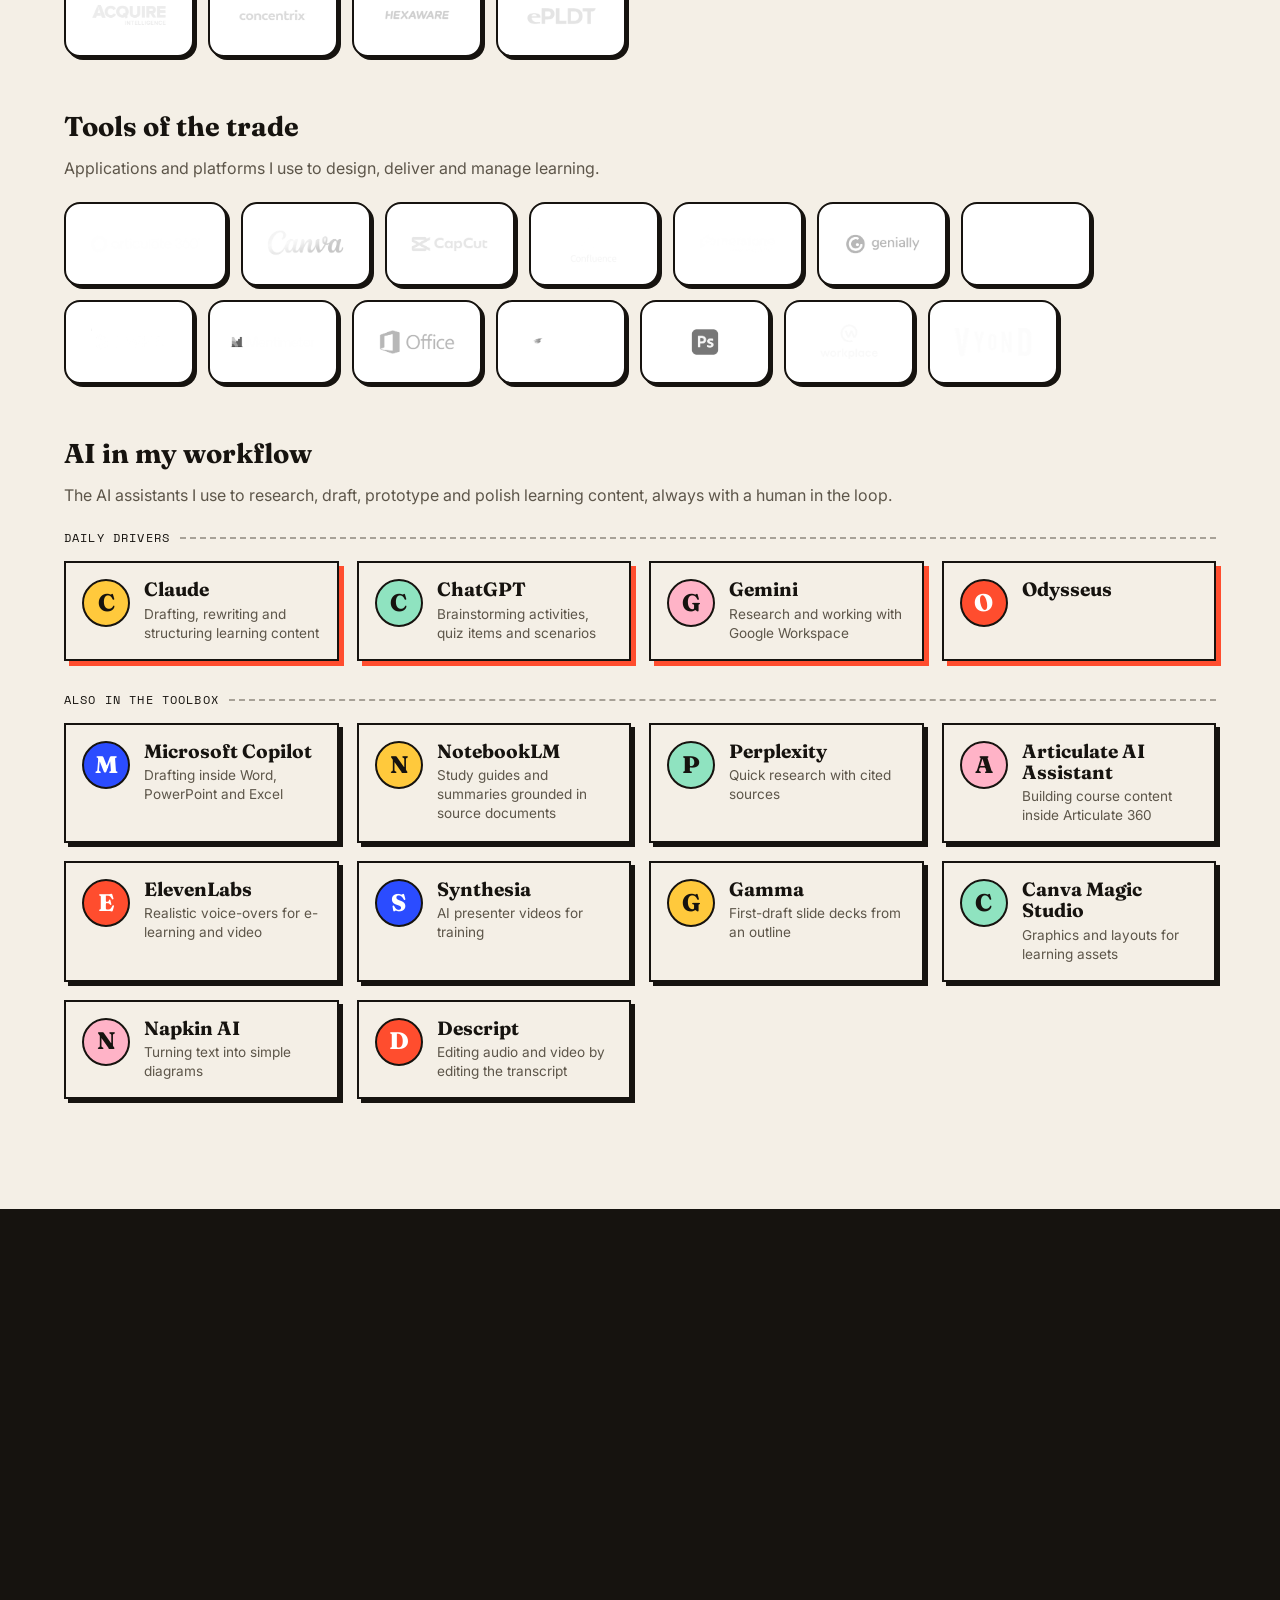
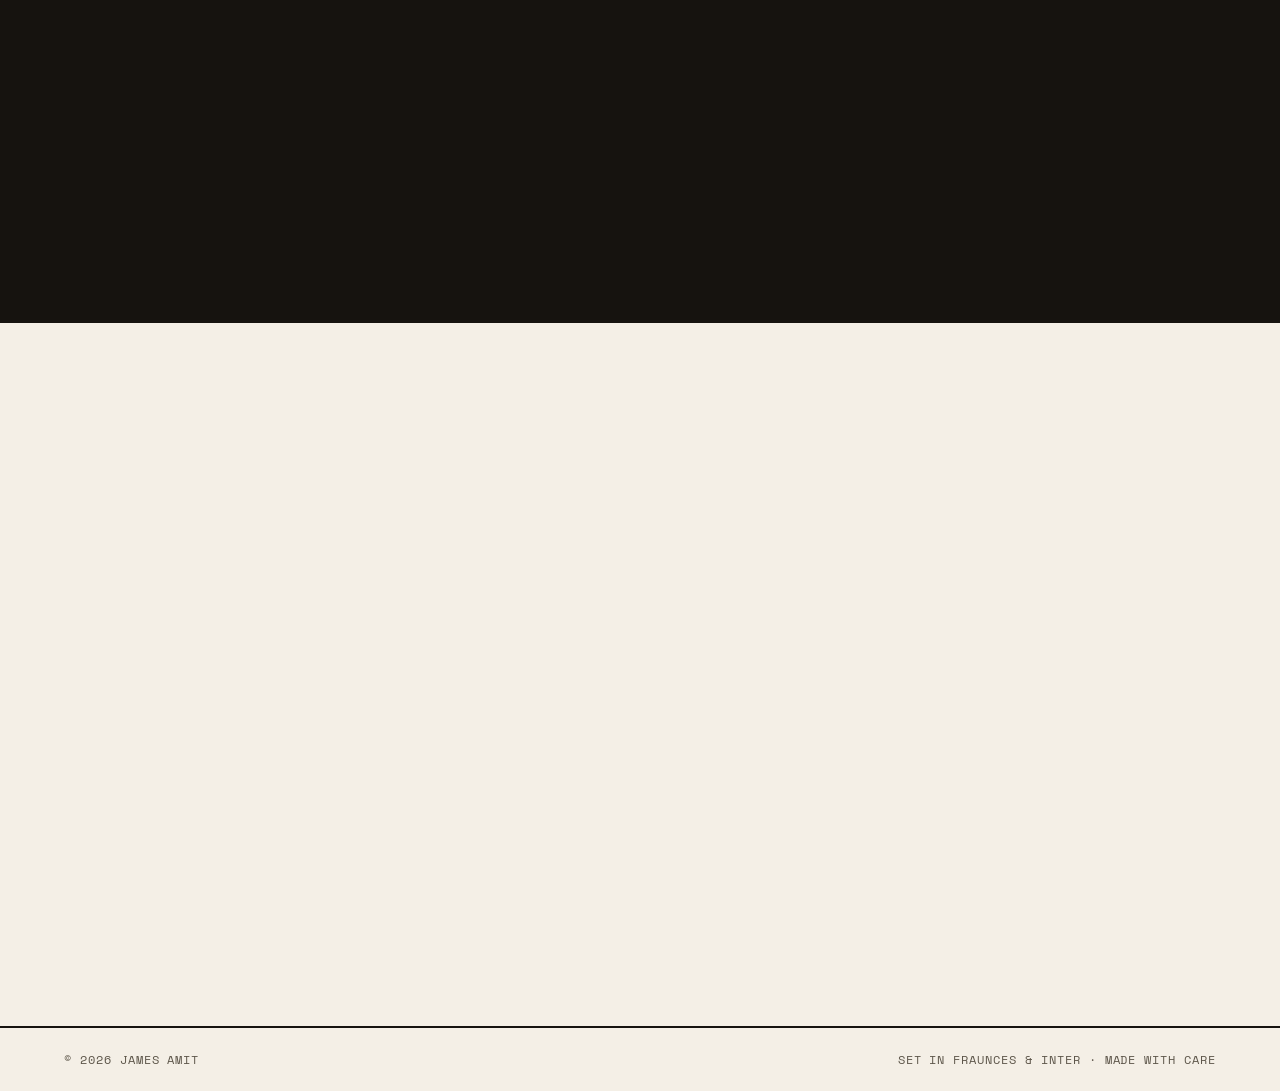
==== commit e0d0bd16: "Update index.html" ====
--- a/index.html
+++ b/index.html
@@ -100,13 +100,9 @@
 .about p{font-size:1.1rem;margin-bottom:1.1rem;max-width:56ch}
 .video-box{aspect-ratio:16/9;border:var(--rule);box-shadow:8px 8px 0 var(--ink);background:var(--ink);position:relative;overflow:hidden}
 .video-box iframe{width:100%;height:100%;border:0}
-.play-card{width:100%;height:100%;border:0;cursor:pointer;display:grid;place-items:center;background:
-  repeating-linear-gradient(45deg,var(--accent-2) 0 14px,#243fd6 14px 28px);color:#fff;position:relative}
-.play-card .disc{width:76px;height:76px;border-radius:50%;background:var(--sun);color:#16130f;display:grid;place-items:center;font-size:1.6rem;border:var(--rule);transition:transform .2s}
-.play-card:hover .disc{transform:scale(1.15) rotate(8deg)}
-.play-card .cap{position:absolute;left:14px;bottom:12px;font-family:var(--mono);font-size:.72rem;text-transform:uppercase;letter-spacing:.08em}
-.play-card .g{position:absolute;left:16px;top:10px;font-size:2.6rem;line-height:1;transform:rotate(-8deg);filter:drop-shadow(3px 3px 0 rgba(0,0,0,.25))}
-.play-card .ep{position:absolute;right:16px;top:14px;font-family:var(--serif);font-style:italic;font-weight:800;font-size:2rem;opacity:.9}
+.play-card{display:block;width:100%;height:100%;border:0;padding:0;cursor:pointer;position:relative;font:inherit;text-align:left}
+.play-card:focus-visible{outline:3px solid var(--accent-2);outline-offset:-8px}
+.play-card .cap{position:absolute;left:14px;bottom:12px;z-index:5;font-family:var(--mono);font-size:.72rem;text-transform:uppercase;letter-spacing:.08em;color:#fff}
 .expertise{margin-top:56px;display:grid;grid-template-columns:repeat(auto-fit,minmax(220px,1fr));gap:0;border:var(--rule)}
 .expertise article{padding:24px;border-right:var(--rule);border-bottom:var(--rule);margin:-1px -1px 0 0;transition:.2s}
 .expertise article:hover{background:var(--sun);color:#16130f}
@@ -153,18 +149,62 @@
 .link:hover{color:var(--accent)}
 .empty{grid-column:1/-1;text-align:center;color:var(--muted);padding:30px}
 
-/* typographic covers (replace image thumbnails) */
-.cover{position:relative;width:100%;height:100%;min-height:150px;display:flex;flex-direction:column;justify-content:space-between;padding:14px 16px;color:#16130f;overflow:hidden;
-  background-image:radial-gradient(rgba(22,19,15,.16) 1.4px,transparent 1.6px);background-size:14px 14px}
-.cover.k0{background-color:var(--sun)}
-.cover.k1{background-color:var(--mint)}
-.cover.k2{background-color:var(--pink)}
-.cover.k3{background-color:var(--accent);color:#fff;background-image:radial-gradient(rgba(255,255,255,.25) 1.4px,transparent 1.6px)}
-.cover.k4{background-color:var(--accent-2);color:#fff;background-image:radial-gradient(rgba(255,255,255,.25) 1.4px,transparent 1.6px)}
-.cover .cv-tag{align-self:flex-start;font-family:var(--mono);font-size:.68rem;letter-spacing:.08em;text-transform:uppercase;border:2px solid currentColor;border-radius:99px;padding:2px 10px;background:rgba(255,255,255,.35)}
-.cover .cv-glyph{position:absolute;right:14px;top:50%;transform:translateY(-50%) rotate(-8deg);font-size:4.6rem;line-height:1;transition:transform .35s cubic-bezier(.3,1.6,.5,1);filter:drop-shadow(3px 3px 0 rgba(22,19,15,.25))}
-.card:hover .cv-glyph{transform:translateY(-50%) rotate(8deg) scale(1.12)}
-.cover .cv-no{font-family:var(--serif);font-weight:800;font-style:italic;font-size:2.4rem;line-height:1;letter-spacing:-.04em}
+/* ---- editorial thumbnails -------------------------------------------
+   Layers (bottom → top): blur · photo/GIF · scrim · halftone dots · type · button.
+   If there is no photo/GIF (or it fails to load) the blur is simply what you see. */
+.thumb{--bg:#ffc93c;--c1:#ff4d2e;--c2:#ffb3c7;--c3:#fff3c4;position:relative;display:block;width:100%;height:100%;min-height:150px;overflow:hidden;isolation:isolate;background:var(--bg);color:#16130f}
+.thumb.k1{--bg:#8fe3c0;--c1:#2b4cff;--c2:#ffc93c;--c3:#e6fff4}
+.thumb.k2{--bg:#ffb3c7;--c1:#ffc93c;--c2:#8e44ff;--c3:#fff0f5}
+.thumb.k3{--bg:#ff4d2e;--c1:#ffc93c;--c2:#ffb3c7;--c3:#ff9a82;color:#fff}
+.thumb.k4{--bg:#2b4cff;--c1:#8fe3c0;--c2:#ff4d2e;--c3:#7b93ff;color:#fff}
+.thumb.k5{--bg:#1c9c74;--c1:#8fe3c0;--c2:#ffc93c;--c3:#52d6a8;color:#fff}
+.thumb.k6{--bg:#8e44ff;--c1:#ffb3c7;--c2:#2b4cff;--c3:#b88aff;color:#fff}
+.thumb .bl{position:absolute;inset:-25%;z-index:0;filter:blur(30px) saturate(1.25);transition:transform 1s cubic-bezier(.2,.7,.2,1);will-change:transform}
+.thumb .bl i{position:absolute;display:block;border-radius:50%}
+.thumb .bl i:nth-child(1){width:55%;height:65%;left:2%;top:0;background:var(--c1)}
+.thumb .bl i:nth-child(2){width:50%;height:55%;right:0;bottom:2%;background:var(--c2)}
+.thumb .bl i:nth-child(3){width:35%;height:40%;left:34%;top:30%;background:var(--c3);opacity:.85}
+.card:hover .thumb .bl,.play-card:hover .bl{transform:scale(1.15) rotate(8deg)}
+.thumb .ghost{position:absolute;right:-4%;top:50%;z-index:1;font-size:7.5rem;line-height:1;filter:blur(9px);opacity:.55;transform:translateY(-50%) rotate(-10deg);pointer-events:none}
+.thumb .media{position:absolute;inset:0;z-index:1;width:100%;height:100%;object-fit:cover}
+.play-card .media{transition:transform .6s}
+.play-card:hover .media{transform:scale(1.06)}
+.thumb .media ~ .ghost{display:none}
+/* blurred copy of the REAL content (video thumbnail / certificate page) */
+.thumb .media.blurred{filter:blur(9px) saturate(1.15);transform:scale(1.25);animation:edfade .6s both}
+.play-card:hover .media.blurred{transform:scale(1.32)}
+@keyframes edfade{from{opacity:0}}
+/* course thumbnails: just the photo (flat placeholder until one is added) */
+.thumb.flat{background:var(--paper-2);background-image:radial-gradient(rgba(22,19,15,.14) 1.2px,transparent 1.5px);background-size:12px 12px}
+.thumb.flat .glyph{position:absolute;inset:0;display:grid;place-items:center;font-size:4rem;opacity:.75}
+.thumb.flat .pic{position:absolute;inset:0;z-index:1;width:100%;height:100%;object-fit:cover}
+.thumb .scrim{display:none;position:absolute;inset:0;z-index:2;pointer-events:none;
+  background:linear-gradient(to bottom,rgba(10,8,5,.3),transparent 38%),linear-gradient(to top,rgba(10,8,5,.62),transparent 55%)}
+.thumb .media ~ .scrim{display:block}
+.thumb .dots{position:absolute;inset:0;z-index:3;pointer-events:none;mix-blend-mode:multiply;
+  background-image:radial-gradient(rgba(22,19,15,.16) 1.2px,transparent 1.5px);background-size:12px 12px}
+.thumb .media ~ .dots{opacity:.45}
+.thumb .cv-tag{position:absolute;left:14px;top:12px;z-index:4;font-family:var(--mono);font-size:.68rem;letter-spacing:.08em;text-transform:uppercase;
+  background:#f4efe6;color:#16130f;border:2px solid #16130f;border-radius:99px;padding:2px 10px;line-height:1.5}
+.thumb .cv-no{position:absolute;left:16px;bottom:8px;z-index:4;font-family:var(--serif);font-weight:800;font-style:italic;font-size:2.4rem;line-height:1;letter-spacing:-.04em;color:inherit}
+.thumb .media ~ .cv-no{color:#fff;text-shadow:2px 2px 0 rgba(22,19,15,.45)}
+.card .img[data-launch],.card .img[data-pdf]{cursor:pointer}
+
+/* editorial button: solid disc + a type ring that spins in on hover */
+.ed-btn{position:absolute;left:50%;top:50%;width:96px;height:96px;margin:-48px 0 0 -48px;z-index:5;display:grid;place-items:center;pointer-events:none}
+.ed-btn .ring-wrap{position:absolute;inset:-12px;opacity:0;transform:scale(.65) rotate(-50deg);transition:opacity .3s,transform .7s cubic-bezier(.2,1.25,.4,1)}
+.ed-btn .ring{width:100%;height:100%;overflow:visible;animation:edspin 16s linear infinite}
+.ed-btn .ring text{font-family:var(--mono);font-size:10.5px;font-weight:700;fill:#fff;stroke:#16130f;stroke-width:3.2px;stroke-linejoin:round;paint-order:stroke}
+.ed-btn::before{content:"";position:absolute;inset:-4px;border-radius:50%;background:radial-gradient(closest-side,rgba(10,8,5,.5) 55%,transparent);pointer-events:none}
+.ed-btn .disc{position:relative;width:58px;height:58px;border-radius:50%;background:#16130f;color:#f4efe6;border:3px solid #f4efe6;
+  box-shadow:0 0 0 2px #16130f,4px 4px 0 2px #16130f;display:grid;place-items:center;transition:transform .3s cubic-bezier(.3,1.6,.5,1),box-shadow .2s,background .2s,color .2s,border-color .2s}
+.ed-btn .disc svg{width:24px;height:24px;fill:currentColor}
+.ed-btn .disc svg path:only-child{transform:translateX(1.5px)}
+.ed-btn .eye .pupil{fill:currentColor;transition:transform .35s cubic-bezier(.3,1.6,.5,1)}
+.card:hover .ed-btn .disc,.play-card:hover .ed-btn .disc,.play-card:focus-visible .ed-btn .disc{transform:scale(1.14) rotate(8deg);background:var(--sun);color:#16130f;border-color:#16130f;box-shadow:0 0 0 2px #f4efe6,5px 5px 0 2px #16130f}
+.card:hover .ed-btn .ring-wrap,.play-card:hover .ed-btn .ring-wrap,.play-card:focus-visible .ed-btn .ring-wrap{opacity:1;transform:none}
+.card:hover .ed-btn .pupil,.play-card:hover .ed-btn .pupil{transform:translate(1.6px,-1px)}
+@keyframes edspin{to{transform:rotate(360deg)}}
 .card .meta{font-family:var(--mono);font-size:.7rem;letter-spacing:.06em;text-transform:uppercase;color:var(--muted)}
 
 /* course groups + launcher */
@@ -209,9 +249,6 @@
 .vgrid figcaption{margin-top:16px}
 .vgrid h3{font-family:var(--serif);font-size:1.5rem;line-height:1.1;margin-bottom:6px}
 .vgrid p{color:var(--muted);font-size:.95rem}
-.vgrid .play-card.c1{background:repeating-linear-gradient(45deg,var(--accent) 0 14px,#e8401f 14px 28px)}
-.vgrid .play-card.c2{background:repeating-linear-gradient(45deg,#1c9c74 0 14px,#17835f 14px 28px)}
-.vgrid .play-card.c3{background:repeating-linear-gradient(45deg,#8e44ff 0 14px,#7a35e0 14px 28px)}
 
 /* certificates & resume */
 .tabs{display:flex;gap:10px;margin-bottom:28px}
@@ -302,6 +339,7 @@
 </style>
 </head>
 <body>
+<svg width="0" height="0" style="position:absolute" aria-hidden="true" focusable="false"><defs><path id="edRing" d="M15 60a45 45 0 1 1 90 0a45 45 0 1 1-90 0"/></defs></svg>
 
 <div class="ticker" aria-hidden="true"><div class="ticker-track" id="tickerTrack"></div></div>
 
@@ -573,7 +611,7 @@
   // endpoint that accepts a JSON POST) and paste its URL here.
   // Example: "https://formspree.io/f/abcdwxyz"
   // If left empty, the form falls back to opening an email to you.
-  visitorEndpoint: "",
+  visitorEndpoint: "https://script.google.com/macros/s/AKfycbzdLlACm51Wan3EMNcyceKqfB9-0YJaJNxlx-TO8e2La-XyrMCW_bFZC9AyBgjXpto/exec",
 
   // "Send me a message" form on the Contact section. Can be the same Formspree
   // URL as above (you'll get both in one inbox), or a separate one.
@@ -583,6 +621,10 @@
   // Intro video on the About section. Paste a YouTube embed URL, e.g.
   // "https://www.youtube.com/embed/XXXXXXXXXXX" — or leave empty to hide.
   introVideoEmbed: "https://7haym.github.io/james-amit-portfolio/ask%20me/index.html",
+
+  // Optional GIF preview for the intro video thumbnail. Paste a direct image link
+  // (ends in .gif). Leave empty and the thumbnail shows the editorial blur instead.
+  introGif: "",
 
   resumePdf: "https://raw.githubusercontent.com/7haym/james-amit-portfolio/main/Resume/James_Amit_CV.pdf"
 };
@@ -605,31 +647,37 @@
    Leave `url` empty and the card shows "Coming soon".
    Optional: `duration` (e.g. "5 min"), `embed` (use a different iframe URL
    than `url`).
+
+   THUMBNAIL: paste a photo link into `photo` (e.g. "Courses/5S/cover.jpg" or a
+   full https:// link). Until you add one, the card shows a plain placeholder.
    --------------------------------------------------------------------- */
 const courseGroups = ["Skill Improvement Courses","People & Performance Courses"];
 const projects = [
   { group:0, title:"5S: Turn Workplace Chaos into Order", tag:"5S", glyph:"🧹",
-    summary:"Workplace organization and process improvement.", duration:"15 mins", url:"Courses/5S/5S Micro Learning.html" },
+    summary:"Workplace organization and process improvement.", duration:"15 mins", url:"Courses/5S/5S Micro Learning.html", photo:"" },
   { group:0, title:"Beat the Busy Trap: Eisenhower Decision Matrix", tag:"Eisenhower", glyph:"🗓️",
-    summary:"Prioritization and time management.", duration:"10 mins", url:"Courses/Eisenhower/Eisenhower Micro Learning.html" },
+    summary:"Prioritization and time management.", duration:"10 mins", url:"Courses/Eisenhower/Eisenhower Micro Learning.html", photo:"" },
   { group:0, title:"Detective at Work: Find the Root Cause", tag:"5 Whys", glyph:"🕵️",
-    summary:"Problem-solving using the 5 Whys technique.", duration:"", url:"" },
+    summary:"Problem-solving using the 5 Whys technique.", duration:"", url:"", photo:"" },
   { group:1, title:"The Art of Prioritization", tag:"Prioritize", glyph:"📌",
-    summary:"Managing competing tasks and deadlines.", duration:"", url:"" },
+    summary:"Managing competing tasks and deadlines.", duration:"", url:"", photo:"" },
   { group:1, title:"Feedback That Moves People Forward", tag:"Feedback", glyph:"💬",
-    summary:"Giving constructive, actionable feedback.", duration:"", url:"" },
+    summary:"Giving constructive, actionable feedback.", duration:"", url:"", photo:"" },
   { group:1, title:"Think Before You Decide", tag:"Decisions", glyph:"🤔",
-    summary:"Practical decision-making and critical thinking.", duration:"", url:"" }
+    summary:"Practical decision-making and critical thinking.", duration:"", url:"", photo:"" }
 ];
 
 /* ---------------------------------------------------------------------
-   VIDEOS: `glyph` is the big emoji on the card, `ep` the little label.
+   VIDEOS: `ep` is the episode number on the card.
+   `gif` = paste a direct link to a GIF preview (ends in .gif). Leave it empty
+   and the thumbnail is a blurred frame of the actual video (its Google Drive
+   thumbnail). If that can't load, you get a soft colour blur.
    --------------------------------------------------------------------- */
 const videos = [
-  { title:"Cultural Dimensions", cls:"c1", glyph:"🌏", ep:"01", id:"1vhh2bbHsaZzgqoSLNJEu1fGuvEbZrPUW", text:"One of the videos I created as part of our Foundation Training. It prepares learners to understand Australian culture." },
-  { title:"Heightened Focus", cls:"c2", glyph:"🎯", ep:"02", id:"1-mVeeRgqcHQfzpn7C7TBholABwEJG8_g", text:"One of the episodes I created for my Heightened Focus course series." },
-  { title:"Active Listening · Ep. 6", cls:"c3", glyph:"👂", ep:"03", id:"1CFZRxxOVru1Ia8r2RsCywvLhTOeDWDCm", text:"One of the episodes I created for my Active Listening course series." },
-  { title:"Product Feature", cls:"c1", glyph:"📣", ep:"04", id:"1gdwRFQBr1QVhqCIyac52OmJxJ7utc4T4", text:"A sample product video update in a marketing design, made to hype team members and encourage them to educate customers about its benefits." }
+  { title:"Cultural Dimensions", cls:"c1", glyph:"🌏", ep:"01", gif:"", id:"1vhh2bbHsaZzgqoSLNJEu1fGuvEbZrPUW", text:"One of the videos I created as part of our Foundation Training. It prepares learners to understand Australian culture." },
+  { title:"Heightened Focus", cls:"c2", glyph:"🎯", ep:"02", gif:"", id:"1-mVeeRgqcHQfzpn7C7TBholABwEJG8_g", text:"One of the episodes I created for my Heightened Focus course series." },
+  { title:"Active Listening · Ep. 6", cls:"c3", glyph:"👂", ep:"03", gif:"", id:"1CFZRxxOVru1Ia8r2RsCywvLhTOeDWDCm", text:"One of the episodes I created for my Active Listening course series." },
+  { title:"Product Feature", cls:"c1", glyph:"📣", ep:"04", gif:"", id:"1gdwRFQBr1QVhqCIyac52OmJxJ7utc4T4", text:"A sample product video update in a marketing design, made to hype team members and encourage them to educate customers about its benefits." }
 ];
 
 /* CERTIFICATES: [title, cover label, emoji, pdf filename in /certificates] */
@@ -732,20 +780,48 @@
 }),{threshold:.6});
 $$('[data-count]').forEach(el=>cObs.observe(el));
 
+/* editorial thumbnail: blur underneath, optional photo/GIF on top, type + button over it */
+const pad2 = n => String(n+1).padStart(2,'0');
+const ICON = {
+  play:'<svg viewBox="0 0 24 24" aria-hidden="true"><path d="M7 4.2v15.6L20 12z"/></svg>',
+  eye:'<svg class="eye" viewBox="0 0 24 24" fill="none" stroke="currentColor" stroke-width="2.2" stroke-linecap="round" stroke-linejoin="round" aria-hidden="true"><path d="M1.5 12S5.6 5 12 5s10.5 7 10.5 7-4.1 7-10.5 7S1.5 12 1.5 12z"/><circle class="pupil" cx="12" cy="12" r="3"/></svg>'
+};
+/* ring text is spaced so it closes the circle exactly (circumference ≈ 282.7) */
+const edBtn = (icon,label) => {
+  const n = Math.max(2,Math.round(27/(label.length+3)));
+  const txt = Array(n).fill(label).join(' · ')+' · ';
+  const ls = (282.7/txt.length - 6.3).toFixed(2);
+  return `<span class="ed-btn" aria-hidden="true"><span class="ring-wrap"><svg class="ring" viewBox="0 0 120 120"><text style="letter-spacing:${ls}px"><textPath href="#edRing">${txt}</textPath></text></svg></span><span class="disc">${ICON[icon]}</span></span>`;
+};
+/* if a GIF/photo fails, drop back to the blurred real-content thumbnail, then to the colour blur */
+function edFallback(img){
+  const fb = img.dataset.fb;
+  if(fb){ img.removeAttribute('data-fb'); img.classList.add('blurred'); img.src = fb; } else img.remove();
+}
+const thumbInner = ({tag,no,glyph,media,blurSrc,btn}) =>
+  `<span class="bl"><i></i><i></i><i></i></span>`
+  + (media ? `<img class="media" src="${esc(media)}" ${blurSrc?`data-fb="${esc(blurSrc)}"`:''} alt="" loading="lazy" decoding="async" referrerpolicy="no-referrer" onerror="edFallback(this)"/>`
+    : blurSrc ? `<img class="media blurred" src="${esc(blurSrc)}" alt="" loading="lazy" decoding="async" referrerpolicy="no-referrer" onerror="this.remove()"/>` : '')
+  + `<span class="scrim"></span><span class="ghost">${glyph||''}</span><span class="dots"></span>`
+  + (tag ? `<span class="cv-tag">${esc(tag)}</span>` : '')
+  + (no ? `<span class="cv-no">No. ${esc(no)}</span>` : '')
+  + (btn||'');
+
 /* intro video */
 (function(){
   const box=$('#introVideo');
   if(CONFIG.introVideoEmbed){
-    box.innerHTML=`<div class="video-box"><button class="play-card" data-embed="${esc(CONFIG.introVideoEmbed)}" aria-label="Play introduction video"><span class="disc">▶</span><span class="cap">Intro · Watch</span></button></div>`;
+    box.innerHTML=`<div class="video-box"><button class="play-card thumb k4" data-embed="${esc(CONFIG.introVideoEmbed)}" aria-label="Play introduction video">${thumbInner({tag:'Intro',glyph:'👋',media:CONFIG.introGif,btn:edBtn('play','WATCH')})}</button></div>`;
   } else {
-    box.innerHTML=`<div class="video-box"><div class="play-card" style="cursor:default"><span class="cap" style="left:50%;bottom:50%;transform:translate(-50%,50%);font-size:.9rem">Intro video coming soon</span></div></div>`;
+    box.innerHTML=`<div class="video-box"><div class="play-card thumb k4" style="cursor:default">${thumbInner({tag:'Intro',glyph:'👋'})}<span class="cap" style="left:50%;bottom:50%;transform:translate(-50%,50%);font-size:.9rem">Intro video coming soon</span></div></div>`;
   }
 })();
 
 /* videos */
+const VK = {c1:'k3',c2:'k5',c3:'k6'};
 $('#videoGrid').innerHTML = videos.map(v=>`
   <figure class="rv">
-    <div class="video-box"><button class="play-card ${v.cls}" data-embed="https://drive.google.com/file/d/${v.id}/preview" aria-label="Play ${esc(v.title)}"><span class="g">${v.glyph}</span><span class="ep">${esc(v.ep)}</span><span class="disc">▶</span><span class="cap">${esc(v.title)}</span></button></div>
+    <div class="video-box"><button class="play-card thumb ${VK[v.cls]||'k3'}" data-embed="https://drive.google.com/file/d/${v.id}/preview" aria-label="Play ${esc(v.title)}">${thumbInner({tag:'Video',no:v.ep,glyph:v.glyph,media:v.gif,blurSrc:`https://drive.google.com/thumbnail?id=${v.id}&sz=w800`,btn:edBtn('play','PLAY')})}</button></div>
     <figcaption><h3>${esc(v.title)}</h3><p>${esc(v.text)}</p></figcaption>
   </figure>`).join('');
 
@@ -757,11 +833,6 @@
     p.replaceWith(f);
   }
 });
-
-/* typographic cover: colour block + emoji + label + number */
-const pad2 = n => String(n+1).padStart(2,'0');
-const coverHtml = (glyph,tag,i) =>
-  `<div class="cover k${i%5}" aria-hidden="true"><span class="cv-tag">${esc(tag)}</span><span class="cv-glyph">${glyph}</span><span class="cv-no">No. ${pad2(i)}</span></div>`;
 
 /* microlearning courses */
 function toEmbed(u){
@@ -781,7 +852,7 @@
       const i=projects.indexOf(p), live=!!p.url;
       return `
       <article class="card">
-        <div class="img">${coverHtml(p.glyph,p.tag,i)}</div>
+        <div class="img"${live?` data-launch="${i}"`:''}><div class="thumb flat"><span class="glyph" aria-hidden="true">${p.glyph}</span>${p.photo?`<img class="pic" src="${esc(p.photo)}" alt="" loading="lazy" decoding="async" onerror="this.remove()"/>`:''}</div></div>
         <div class="body">
           <span class="meta">Microlearning${p.duration?' · '+esc(p.duration):''}</span>
           <h3>${esc(p.title)}</h3><p>${esc(p.summary)}</p>
@@ -801,10 +872,35 @@
 /* certificates */
 $('#certList').innerHTML = certs.map((c,i)=>`
   <article class="card">
-    <div class="img">${coverHtml(c.glyph,c.tag,i)}</div>
+    <div class="img" data-pdf="${esc(c.link)}" data-title="${esc(c.title)}"><div class="thumb k${i%5}">${thumbInner({tag:c.tag,no:pad2(i),glyph:c.glyph,btn:edBtn('eye','PREVIEW')})}</div></div>
     <div class="body"><h3>${esc(c.title)}</h3>
       <button class="link" data-pdf="${esc(c.link)}" data-title="${esc(c.title)}">View certificate →</button></div>
   </article>`).join('');
+
+/* certificate thumbnails: first page of the real PDF, rendered with pdf.js and blurred.
+   Falls back to the colour blur if the PDF can't be fetched/rendered. */
+const PDFJS_CDN = 'https://cdnjs.cloudflare.com/ajax/libs/pdf.js/3.11.174/';
+let pdfLibP;
+const loadPdfJs = () => pdfLibP || (pdfLibP = new Promise((res,rej)=>{
+  const sc=document.createElement('script'); sc.src=PDFJS_CDN+'pdf.min.js';
+  sc.onload=()=>{ try{
+    window.pdfjsLib.GlobalWorkerOptions.workerSrc = PDFJS_CDN+'pdf.worker.min.js';  /* cross-origin worker is blocked, so pdf.js quietly runs it on the main thread */
+    res(window.pdfjsLib); }catch(e){ rej(e); } };
+  sc.onerror=rej; document.head.appendChild(sc);
+}));
+async function paintCert(thumb){
+  try{
+    const lib = await loadPdfJs();
+    const pdf = await lib.getDocument({url:thumb.closest('[data-pdf]').dataset.pdf}).promise;
+    const page = await pdf.getPage(1);
+    const vp = page.getViewport({scale: 520/page.getViewport({scale:1}).width});
+    const cv = document.createElement('canvas'); cv.width=vp.width; cv.height=vp.height; cv.className='media blurred';
+    await page.render({canvasContext:cv.getContext('2d'),viewport:vp}).promise;
+    thumb.querySelector('.bl').after(cv);
+  }catch(e){ /* keep the colour blur */ }
+}
+const certObs = new IntersectionObserver(es=>es.forEach(e=>{ if(e.isIntersecting){ certObs.unobserve(e.target); paintCert(e.target); } }),{rootMargin:'250px'});
+$$('#certList .thumb').forEach(t=>certObs.observe(t));
 
 /* AI toolkit */
 const aiCard = ([name,use],i) => `
@@ -869,6 +965,11 @@
 modal.addEventListener('click',e=>{ if(e.target===modal) closeModal(); });
 document.addEventListener('keydown',e=>{ if(e.key==='Escape'){ if(stage.classList.contains('on')) closeStage(); else closeModal(); } });
 
+/* Google Apps Script web apps can't answer a JSON preflight, so send plain text to them (still JSON inside) */
+const postHeaders = u => /script\.google\.com/.test(u)
+  ? {'Content-Type':'text/plain;charset=utf-8'}
+  : {'Content-Type':'application/json','Accept':'application/json'};
+
 /* visitor book (opt-in) */
 $('#visitorForm').addEventListener('submit',async e=>{
   e.preventDefault();
@@ -888,7 +989,7 @@
     msg.textContent='Opening your email app to send this to James…'; msg.classList.add('ok'); return;
   }
   try{
-    const r=await fetch(CONFIG.visitorEndpoint,{method:'POST',headers:{'Content-Type':'application/json','Accept':'application/json'},body:JSON.stringify(payload)});
+    const r=await fetch(CONFIG.visitorEndpoint,{method:'POST',headers:postHeaders(CONFIG.visitorEndpoint),body:JSON.stringify(payload)});
     if(!r.ok) throw new Error(r.status);
     f.reset(); msg.textContent='Thank you! You\'re in the book. ✨ I\'ll be in touch.'; msg.classList.add('ok');
   }catch(err){ msg.textContent='Something went wrong. Please try again, or message me on LinkedIn.'; msg.classList.add('err'); }
@@ -913,7 +1014,7 @@
   }
   const btn=f.querySelector('button[type=submit]'); btn.disabled=true;
   try{
-    const r=await fetch(endpoint,{method:'POST',headers:{'Content-Type':'application/json','Accept':'application/json'},
+    const r=await fetch(endpoint,{method:'POST',headers:postHeaders(endpoint),
       body:JSON.stringify({kind:'message',_subject:'Portfolio message from '+name,name,email,message,page:location.href,submittedAt:new Date().toISOString()})});
     if(!r.ok) throw new Error(r.status);
     f.reset(); out.textContent='Sent! Thanks for reaching out. I\'ll reply soon. ✨'; out.classList.add('ok');
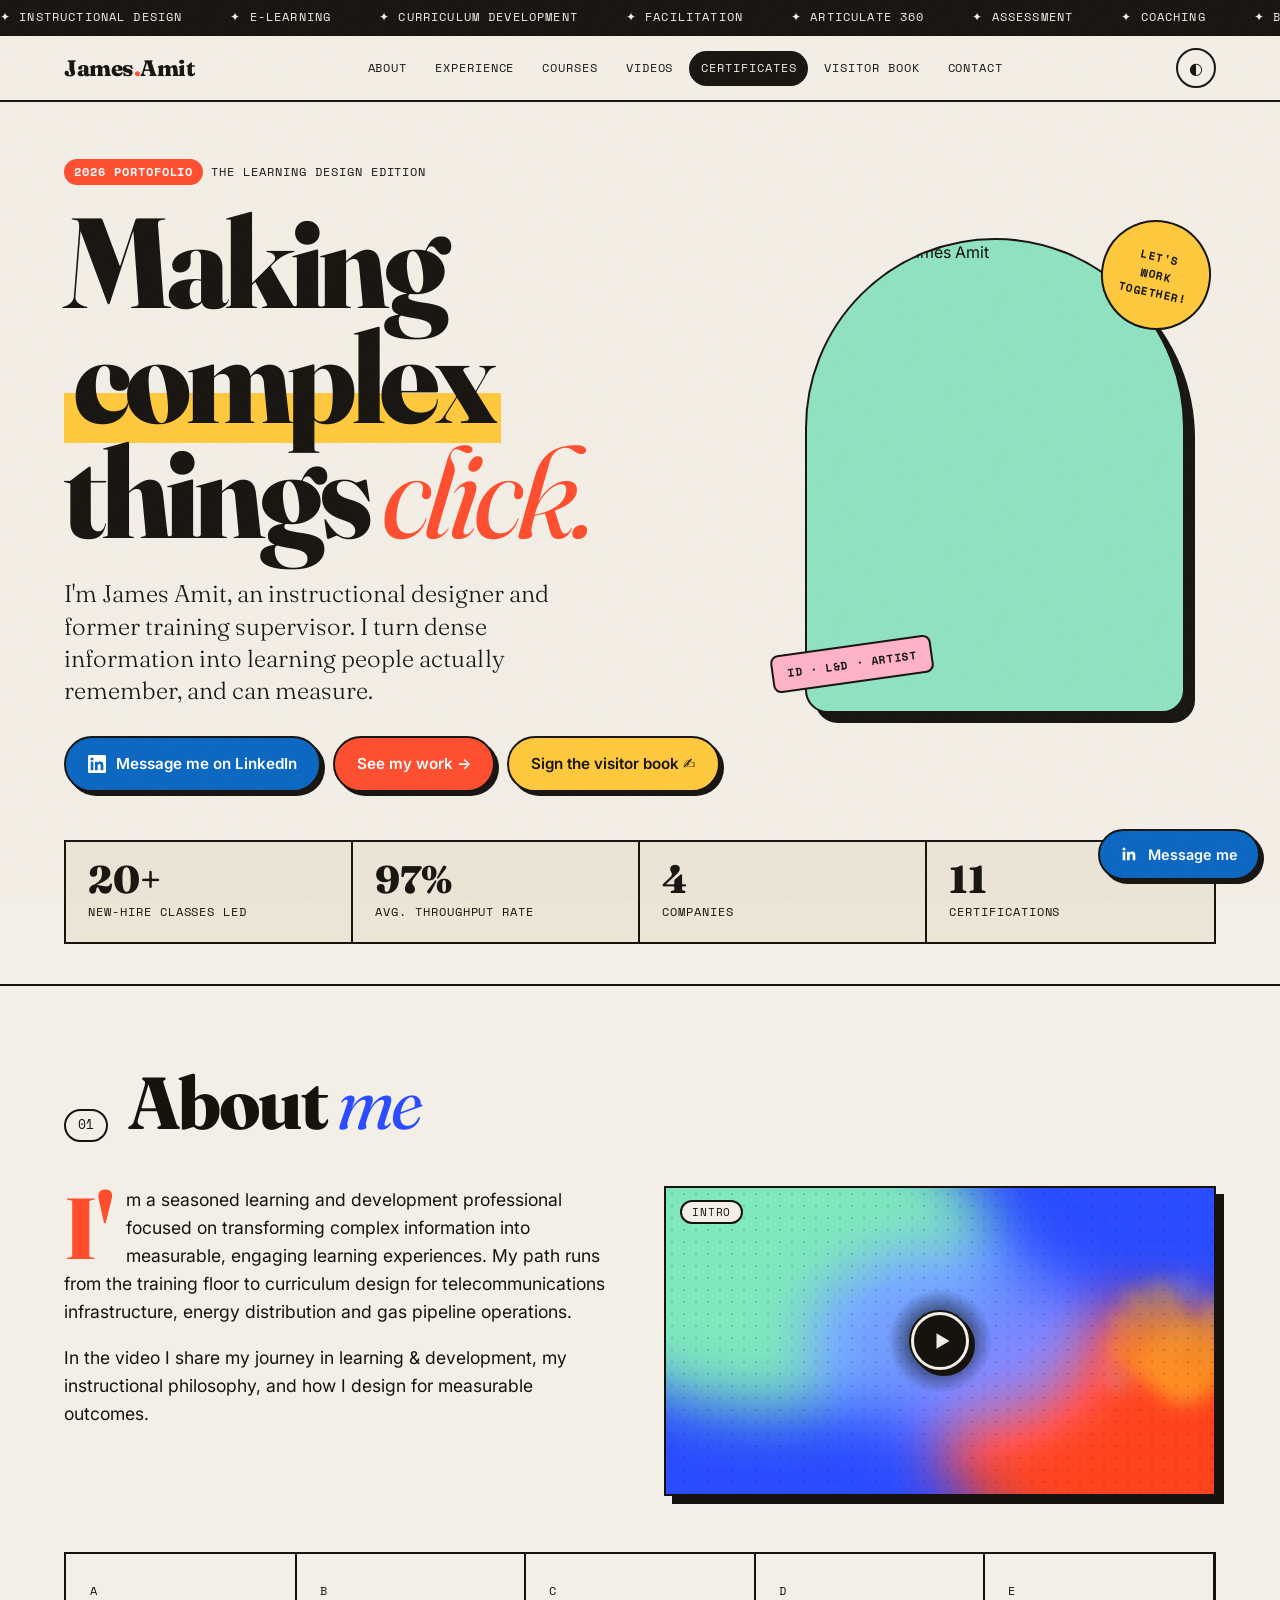
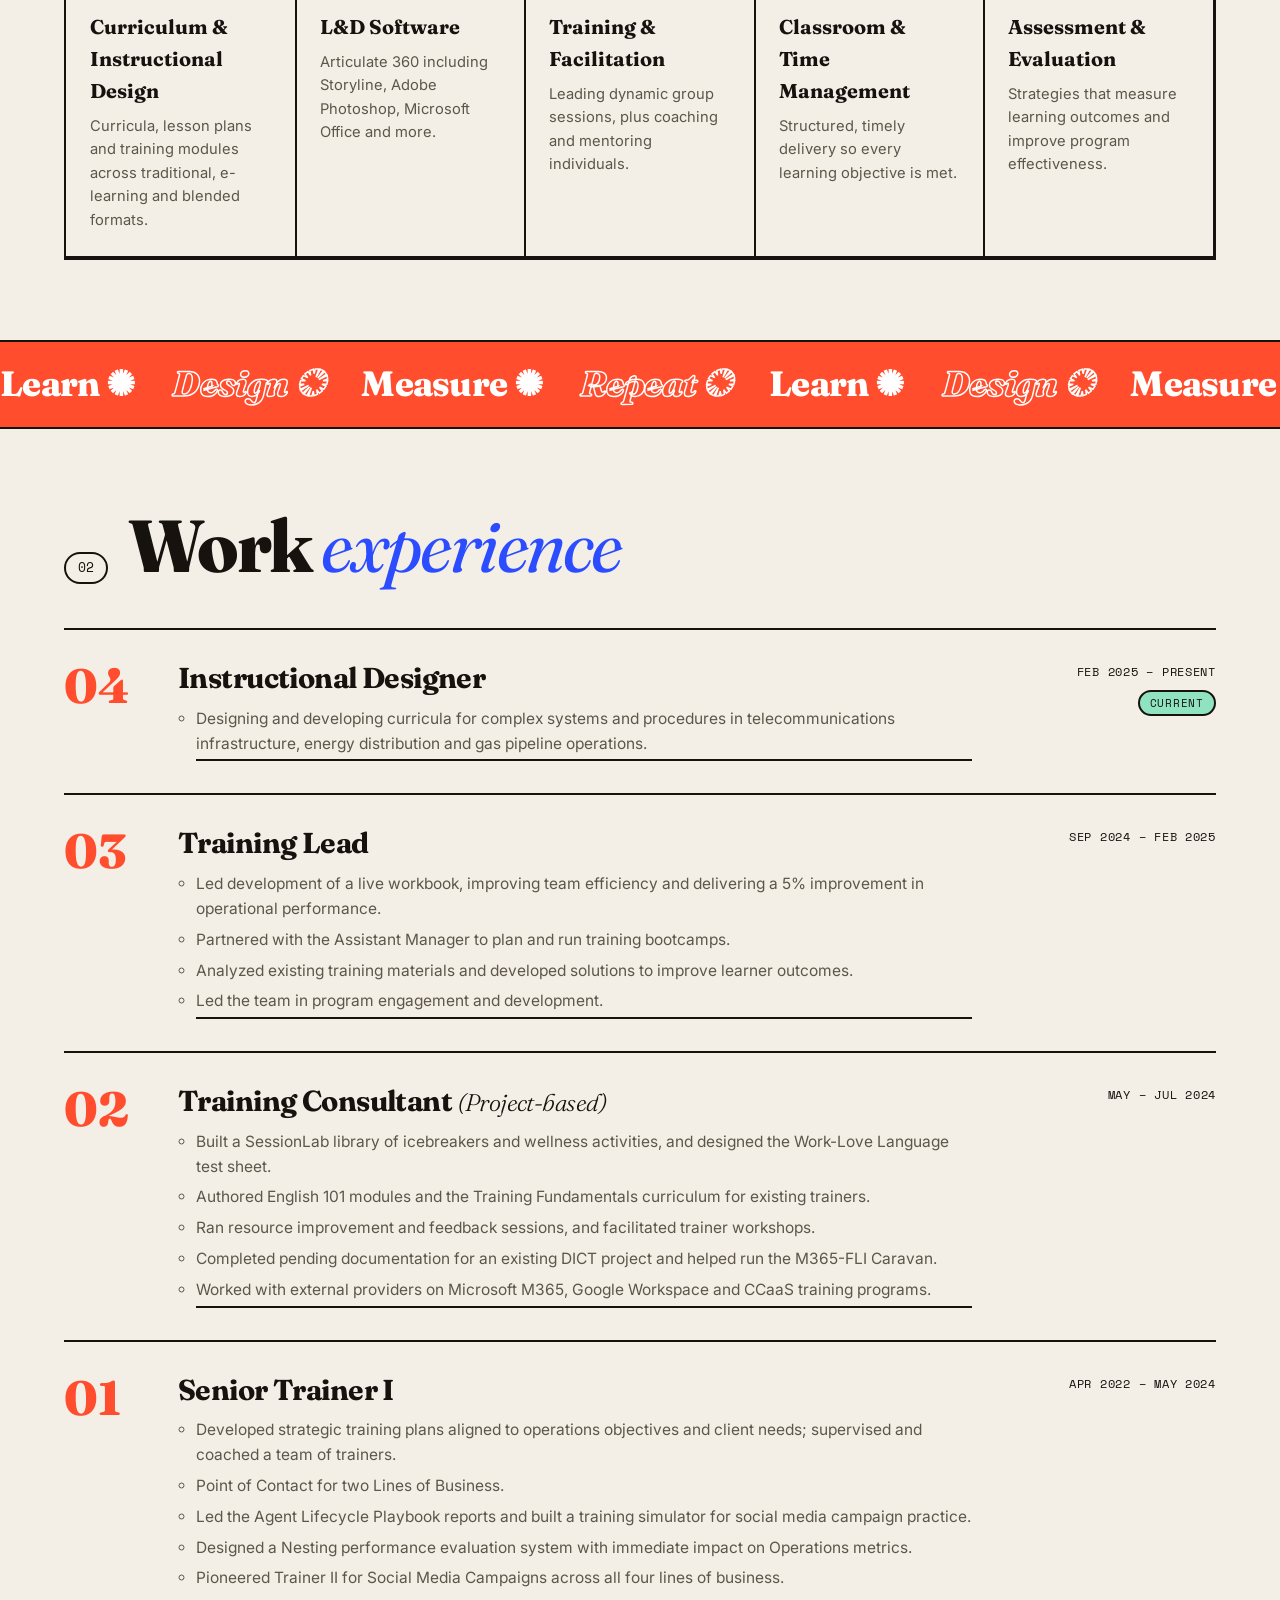
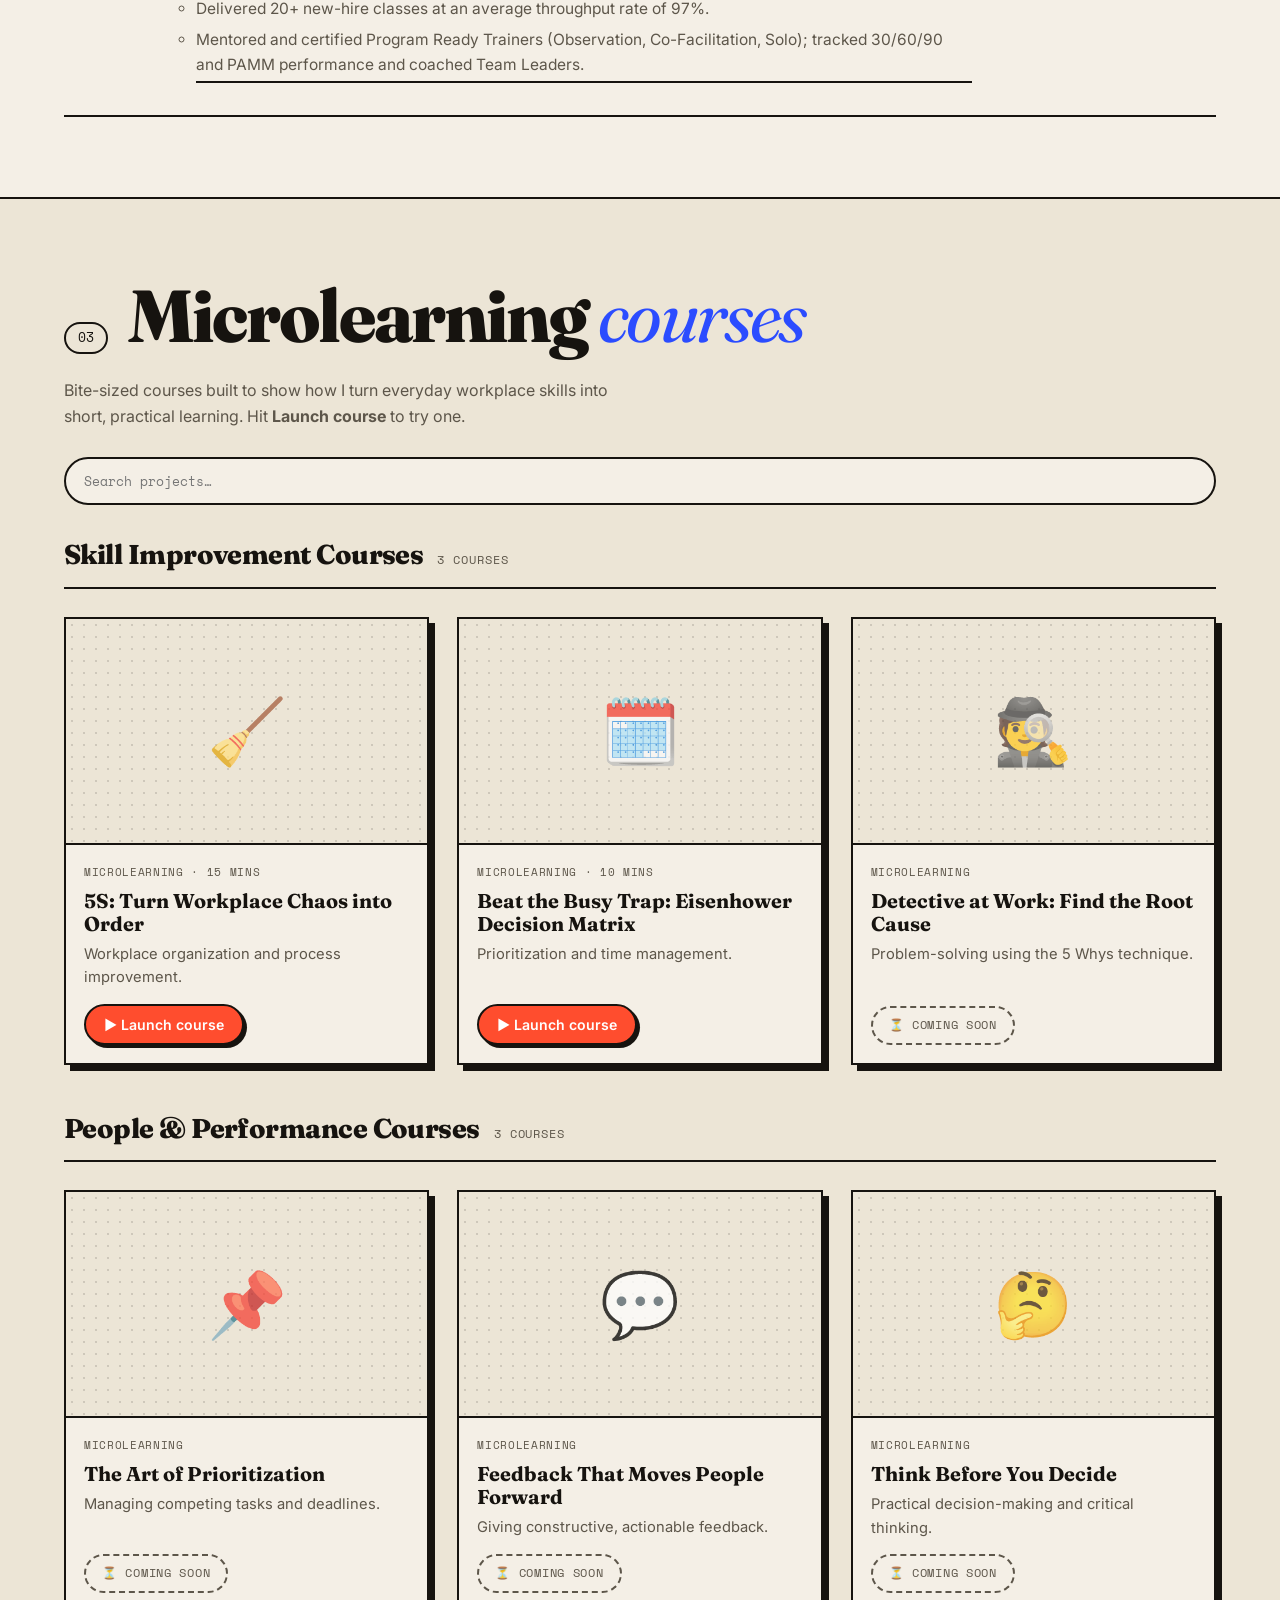
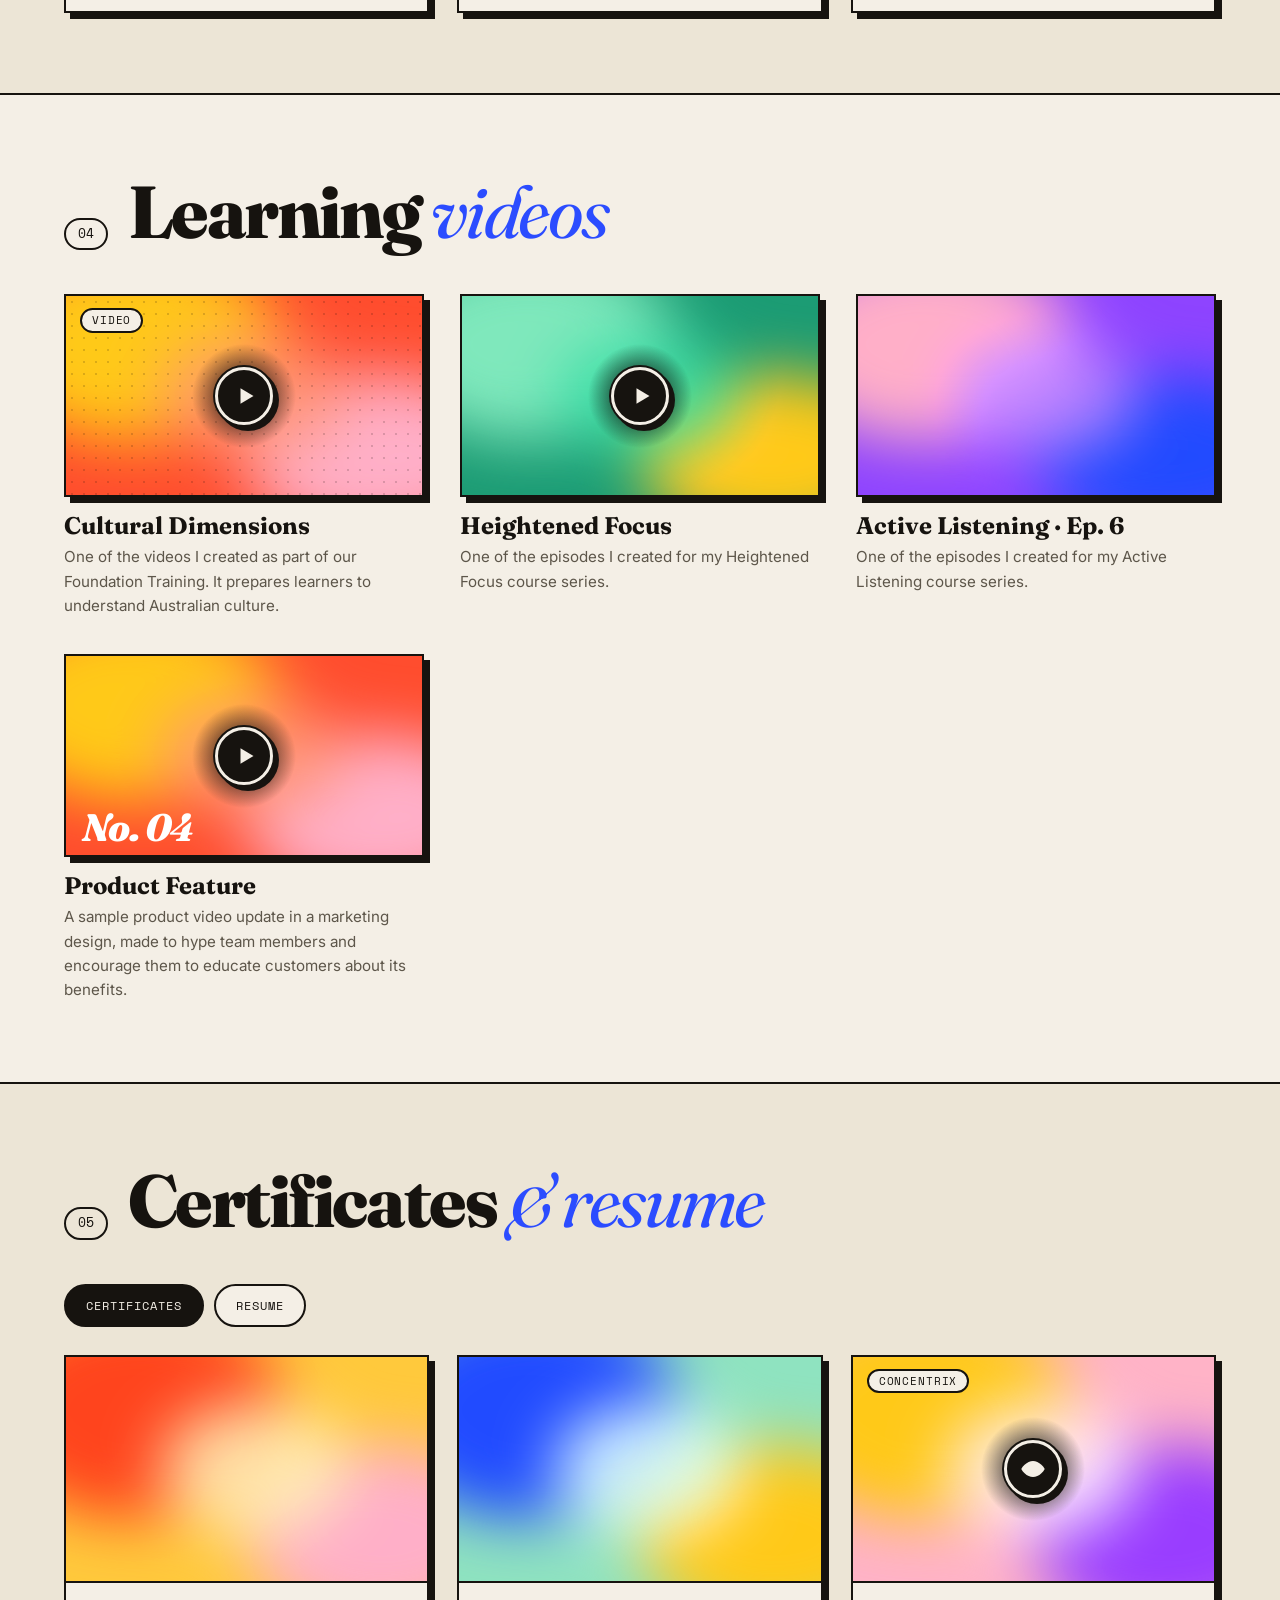
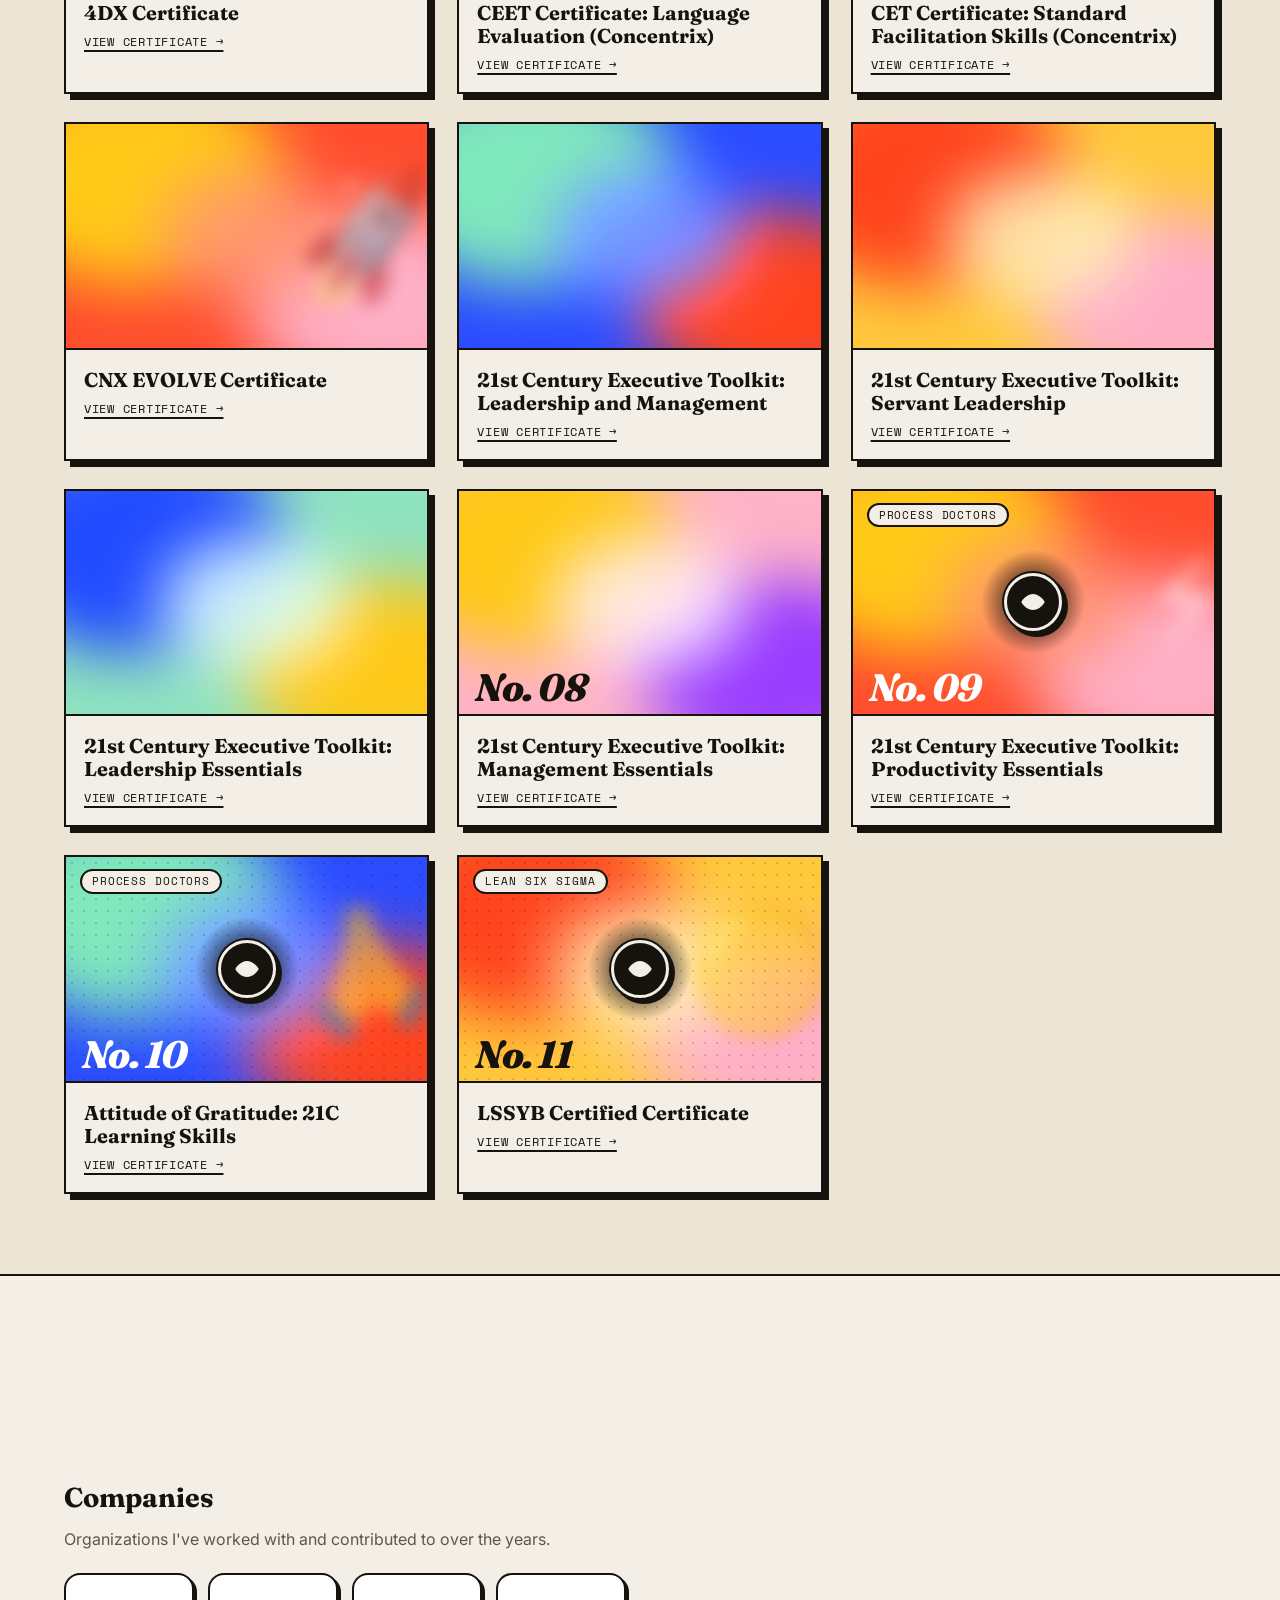
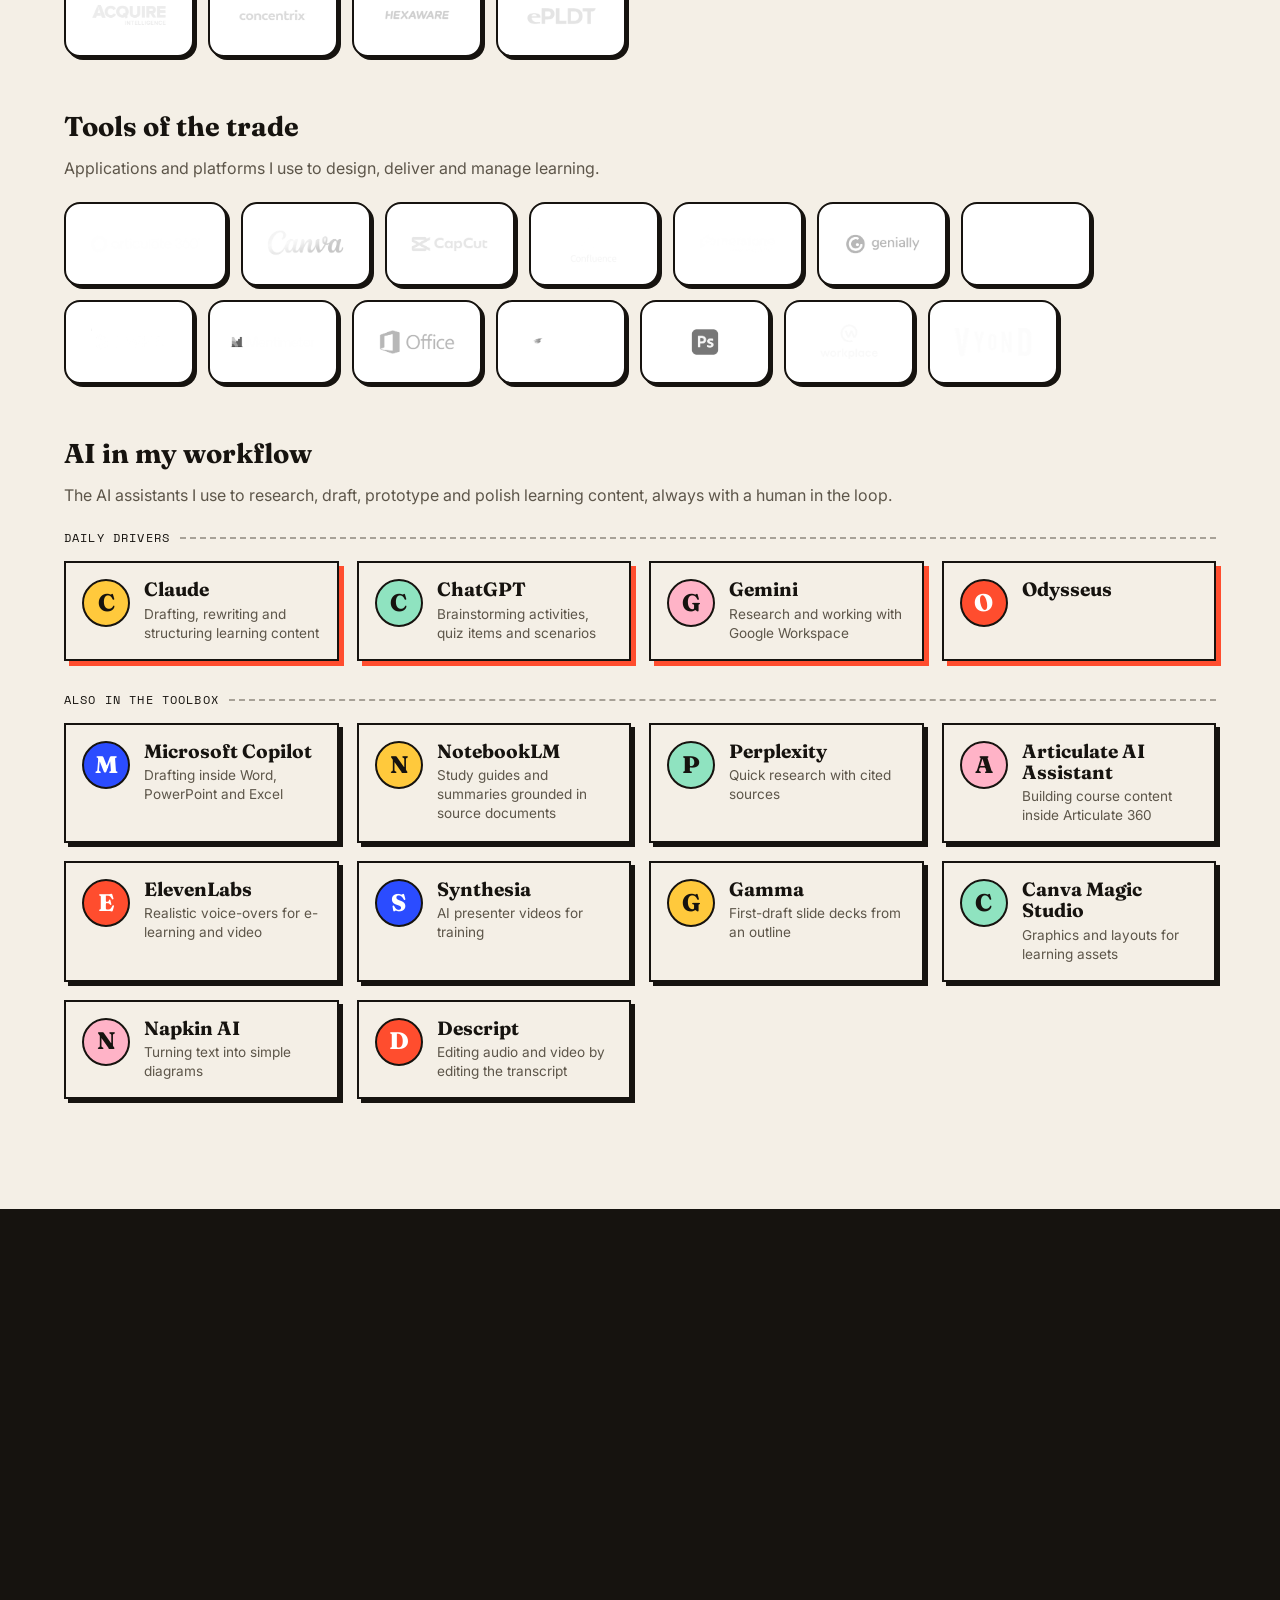
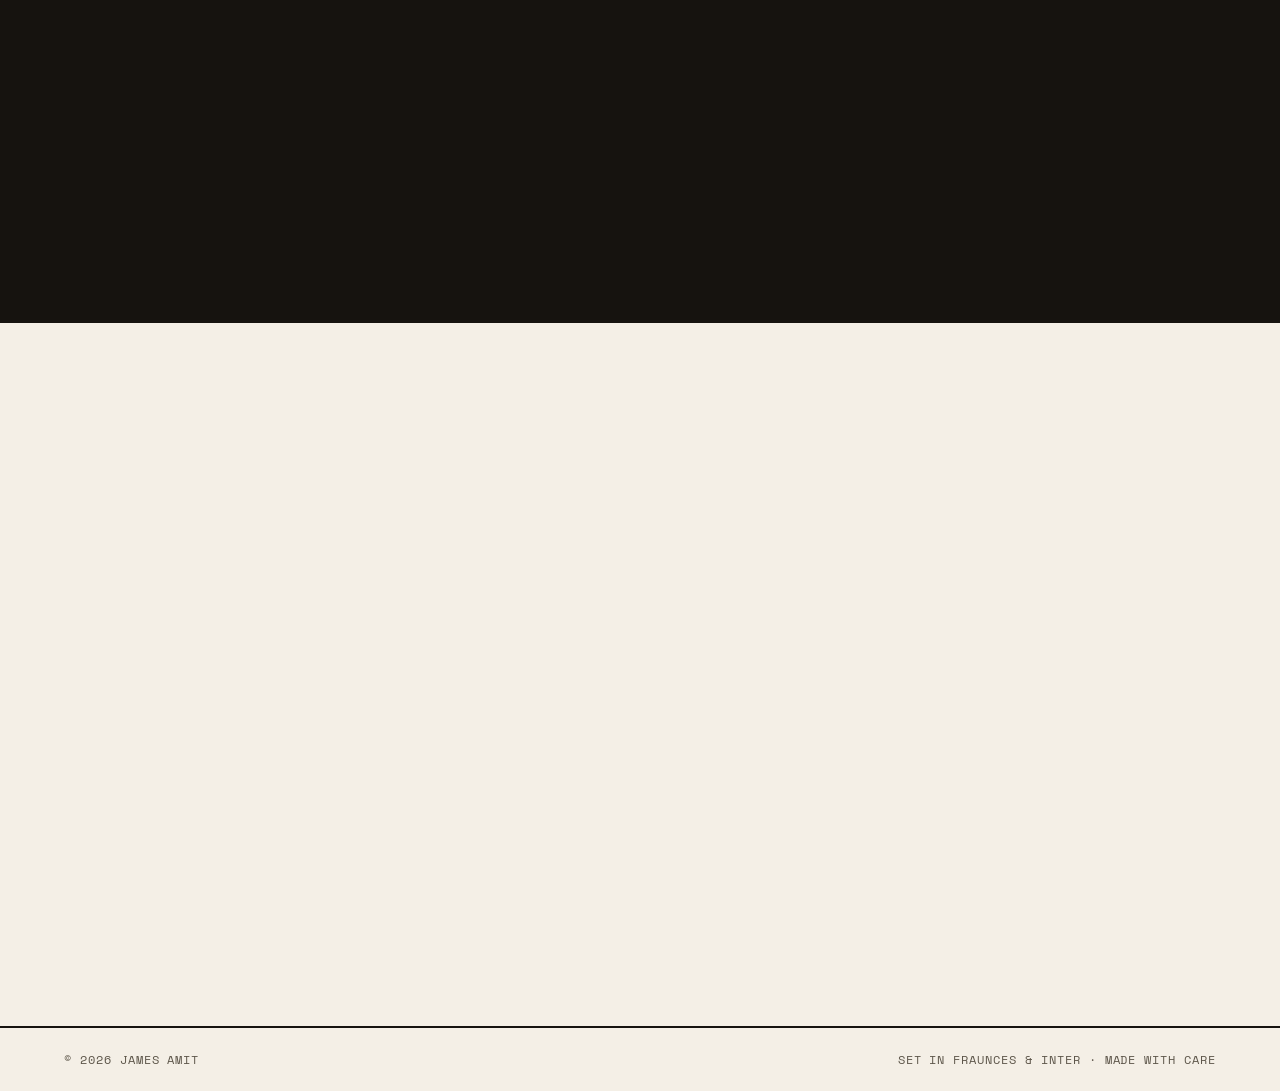
==== commit 8e7ede07: "Update index.html" ====
--- a/index.html
+++ b/index.html
@@ -654,17 +654,17 @@
 const courseGroups = ["Skill Improvement Courses","People & Performance Courses"];
 const projects = [
   { group:0, title:"5S: Turn Workplace Chaos into Order", tag:"5S", glyph:"🧹",
-    summary:"Workplace organization and process improvement.", duration:"15 mins", url:"Courses/5S/5S Micro Learning.html", photo:"" },
+    summary:"Workplace organization and process improvement.", duration:"15 mins", url:"Courses/5S/5S Micro Learning.html", photo:"https://img.magnific.com/premium-photo/messy-office-with-orange-office-chair-computer-with-scattered-papers-other-objects-floor_1383642-13470.jpg?semt=ais_hybrid&w=740&q=80" },
   { group:0, title:"Beat the Busy Trap: Eisenhower Decision Matrix", tag:"Eisenhower", glyph:"🗓️",
-    summary:"Prioritization and time management.", duration:"10 mins", url:"Courses/Eisenhower/Eisenhower Micro Learning.html", photo:"" },
+    summary:"Prioritization and time management.", duration:"10 mins", url:"Courses/Eisenhower/Eisenhower Micro Learning.html", photo:"https://encrypted-tbn0.gstatic.com/images?q=tbn:ANd9GcTQ8Qfd4Vch2T0HmuzSN8a64tDd-Sejb-hc5n87DO4-kZauVypOUBvkEdOo&s=10" },
   { group:0, title:"Detective at Work: Find the Root Cause", tag:"5 Whys", glyph:"🕵️",
-    summary:"Problem-solving using the 5 Whys technique.", duration:"", url:"", photo:"" },
+    summary:"Problem-solving using the 5 Whys technique.", duration:"", url:"", photo:"https://img.magnific.com/free-vector/office-stress-cartoon-concept-with-burnout-office-employee-vector-illustration_1284-78761.jpg?semt=ais_hybrid&w=740&q=80" },
   { group:1, title:"The Art of Prioritization", tag:"Prioritize", glyph:"📌",
-    summary:"Managing competing tasks and deadlines.", duration:"", url:"", photo:"" },
+    summary:"Managing competing tasks and deadlines.", duration:"", url:"", photo:"https://encrypted-tbn0.gstatic.com/images?q=tbn:ANd9GcRVz1UdO--2mvE6nATPJ1bIRDISM9o_Dyb9TCESyra8dA&s=10" },
   { group:1, title:"Feedback That Moves People Forward", tag:"Feedback", glyph:"💬",
-    summary:"Giving constructive, actionable feedback.", duration:"", url:"", photo:"" },
+    summary:"Giving constructive, actionable feedback.", duration:"", url:"", photo:"https://encrypted-tbn0.gstatic.com/images?q=tbn:ANd9GcRVz1UdO--2mvE6nATPJ1bIRDISM9o_Dyb9TCESyra8dA&s=10" },
   { group:1, title:"Think Before You Decide", tag:"Decisions", glyph:"🤔",
-    summary:"Practical decision-making and critical thinking.", duration:"", url:"", photo:"" }
+    summary:"Practical decision-making and critical thinking.", duration:"", url:"", photo:"https://encrypted-tbn0.gstatic.com/images?q=tbn:ANd9GcRVz1UdO--2mvE6nATPJ1bIRDISM9o_Dyb9TCESyra8dA&s=10" }
 ];
 
 /* ---------------------------------------------------------------------
